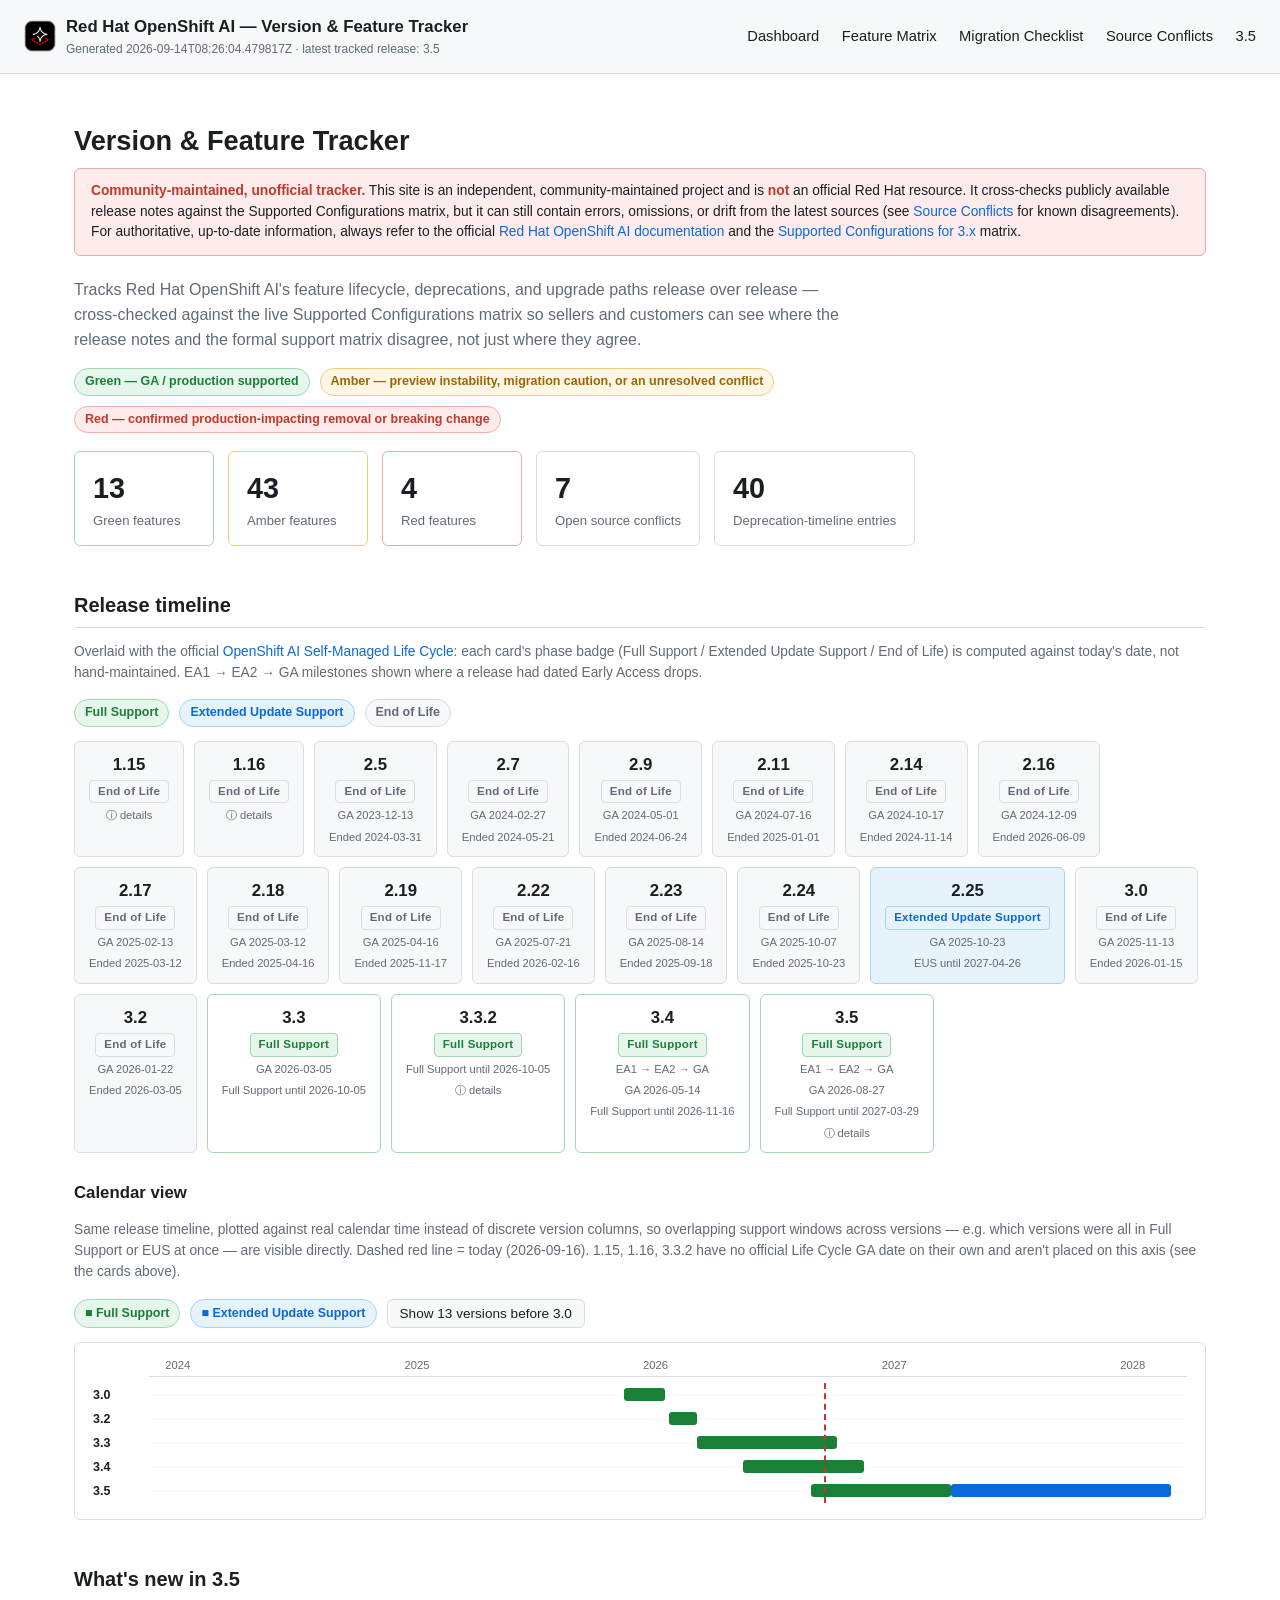
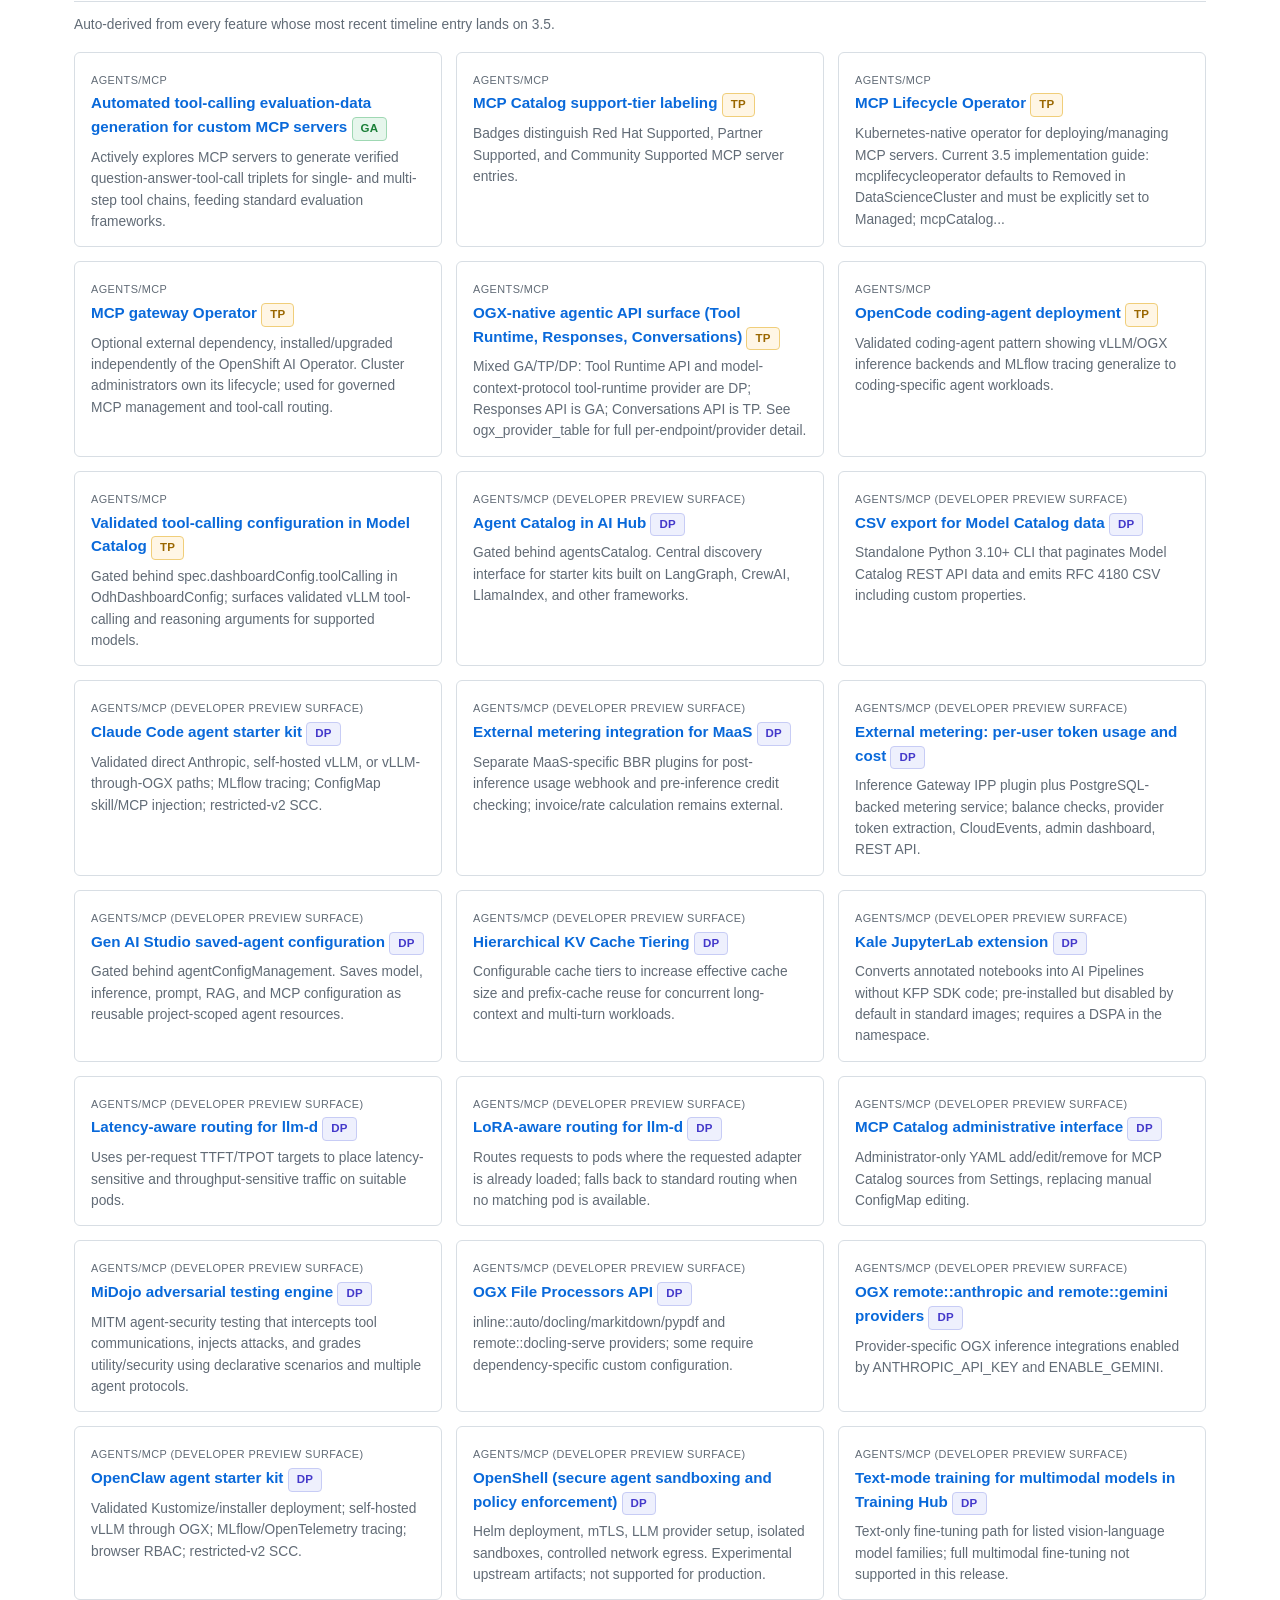
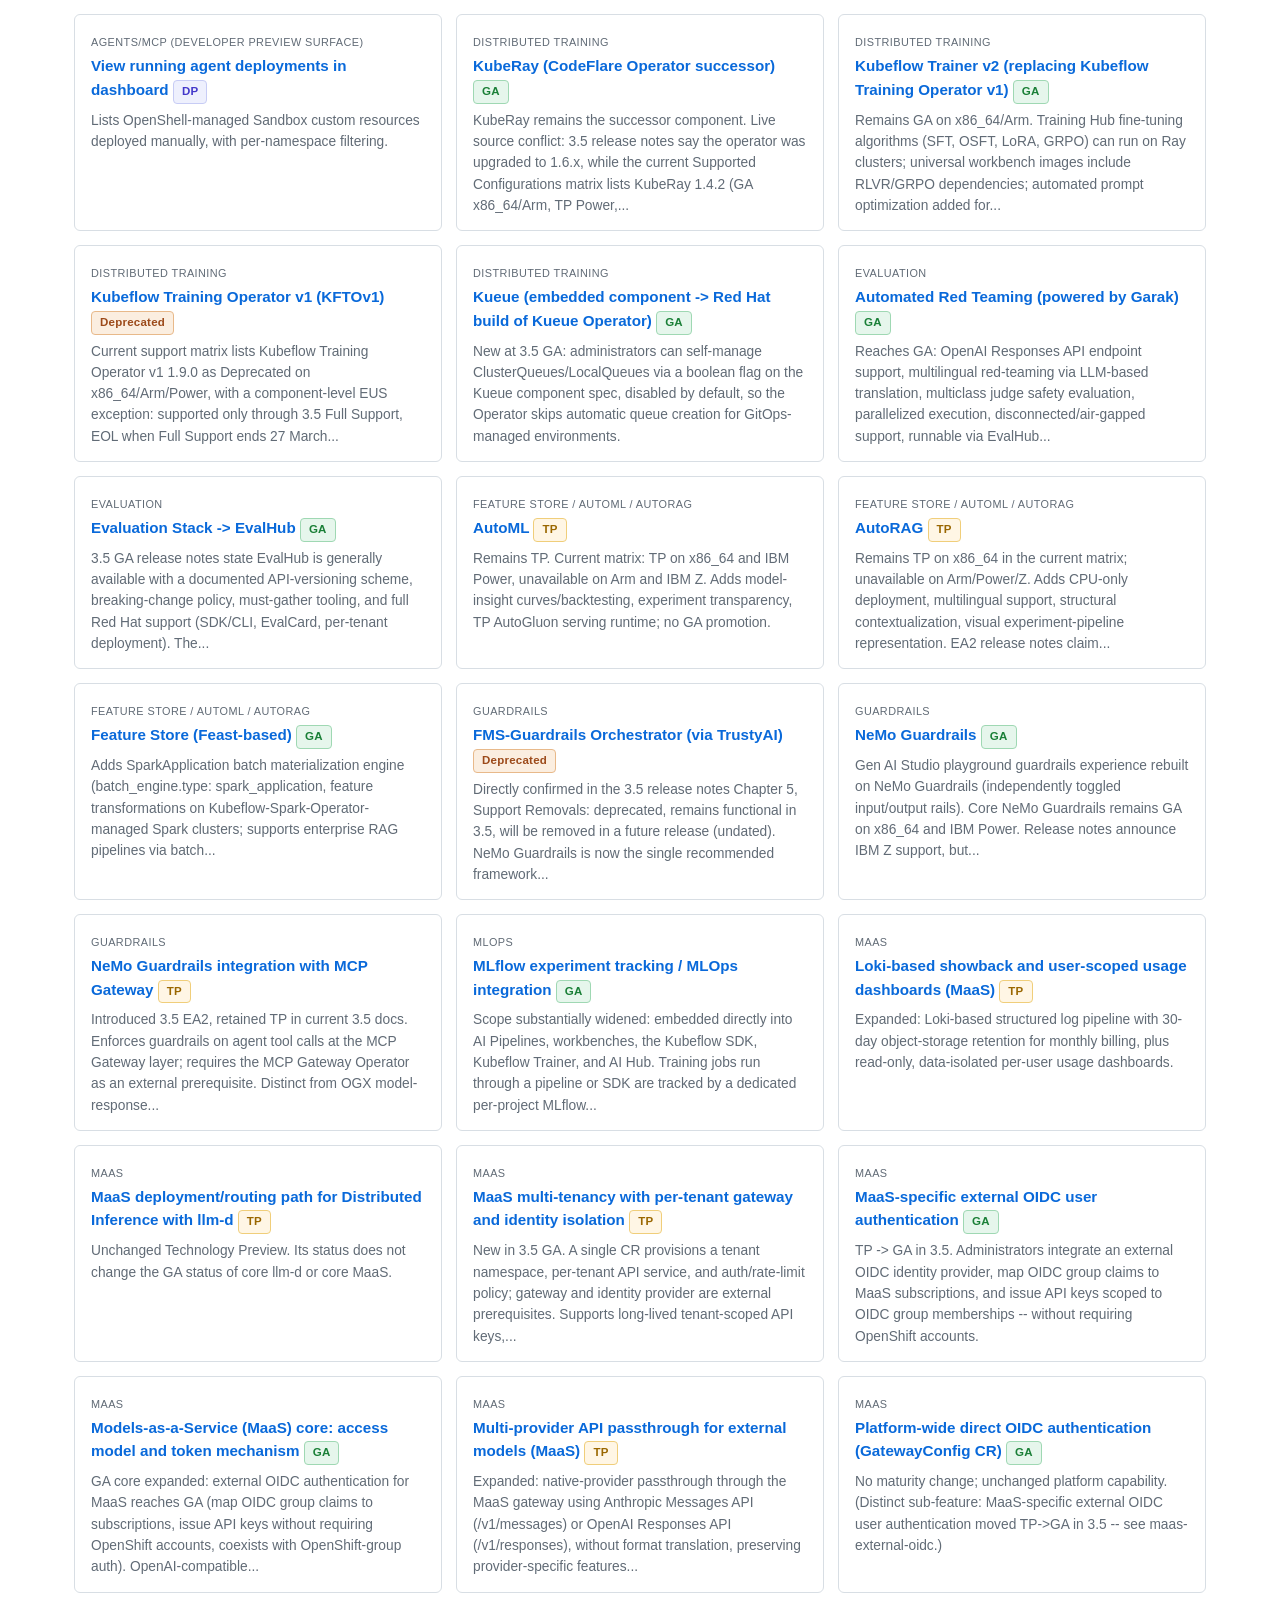
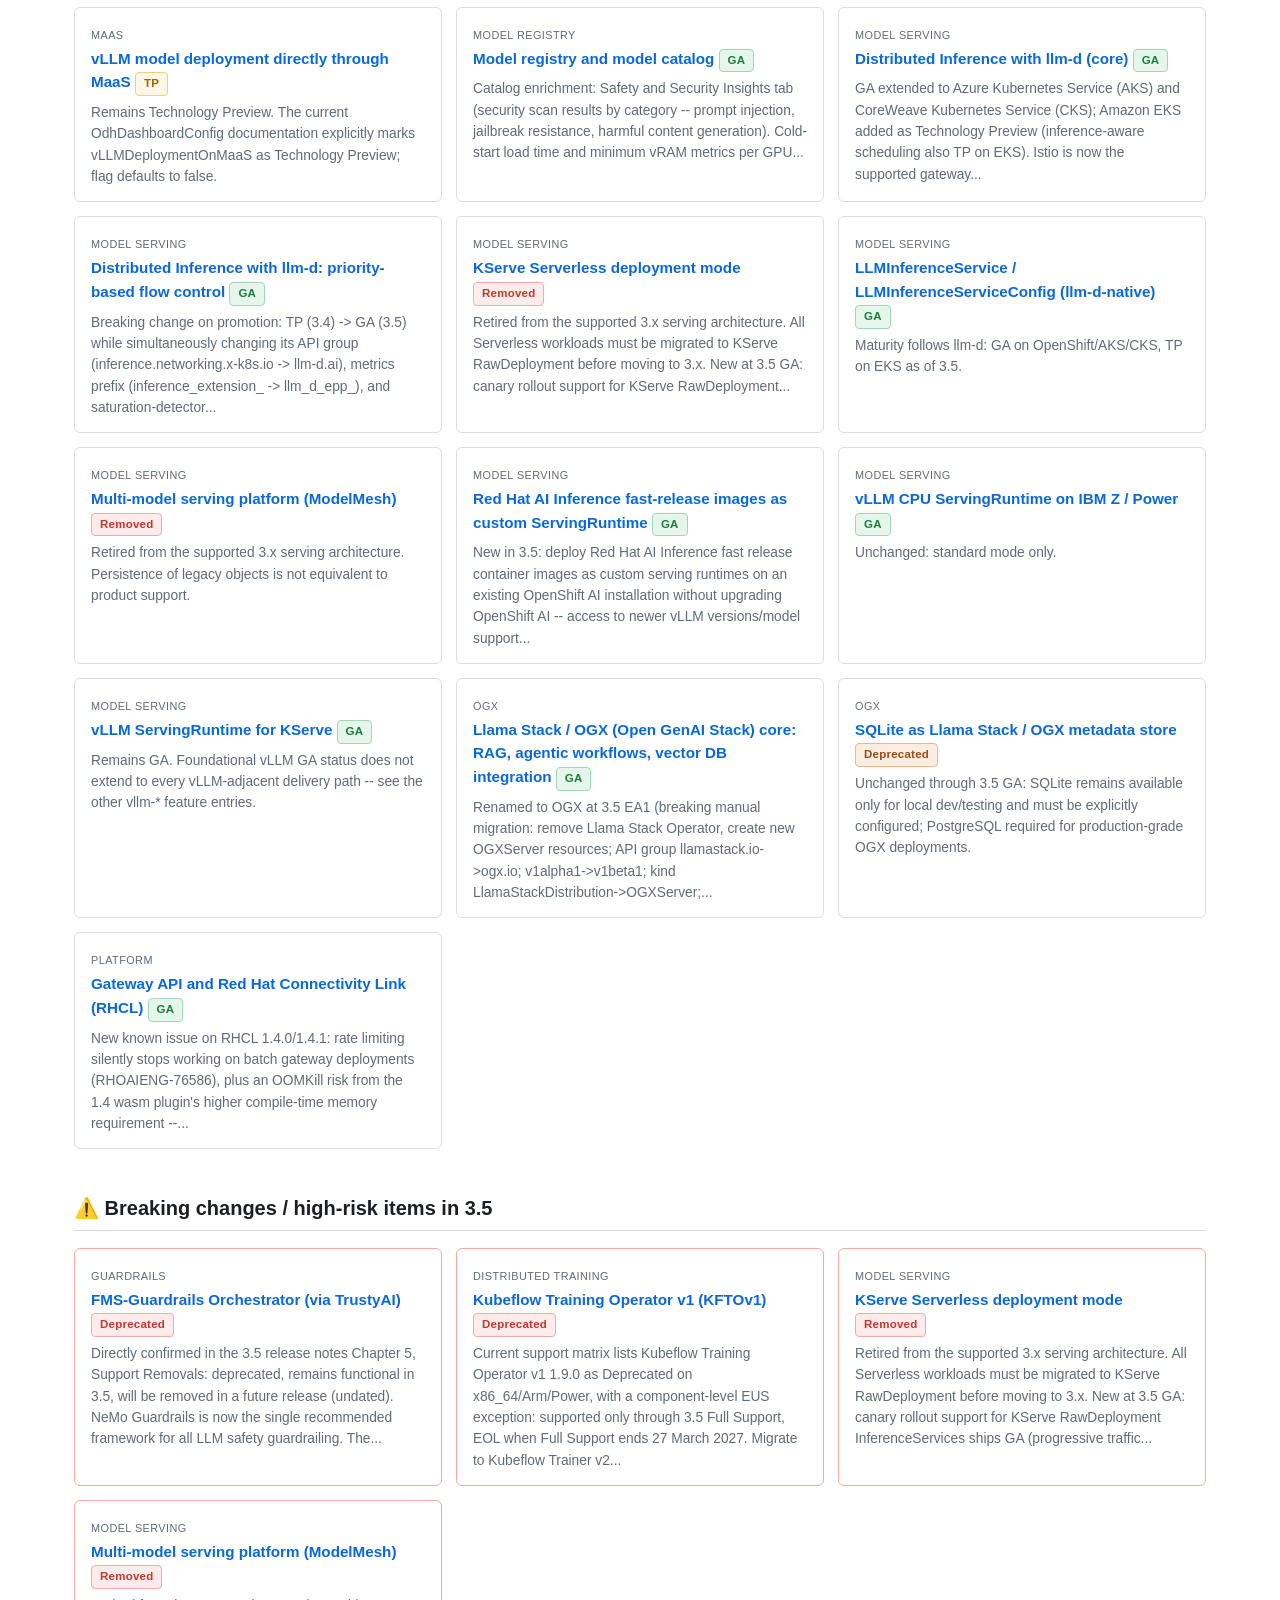
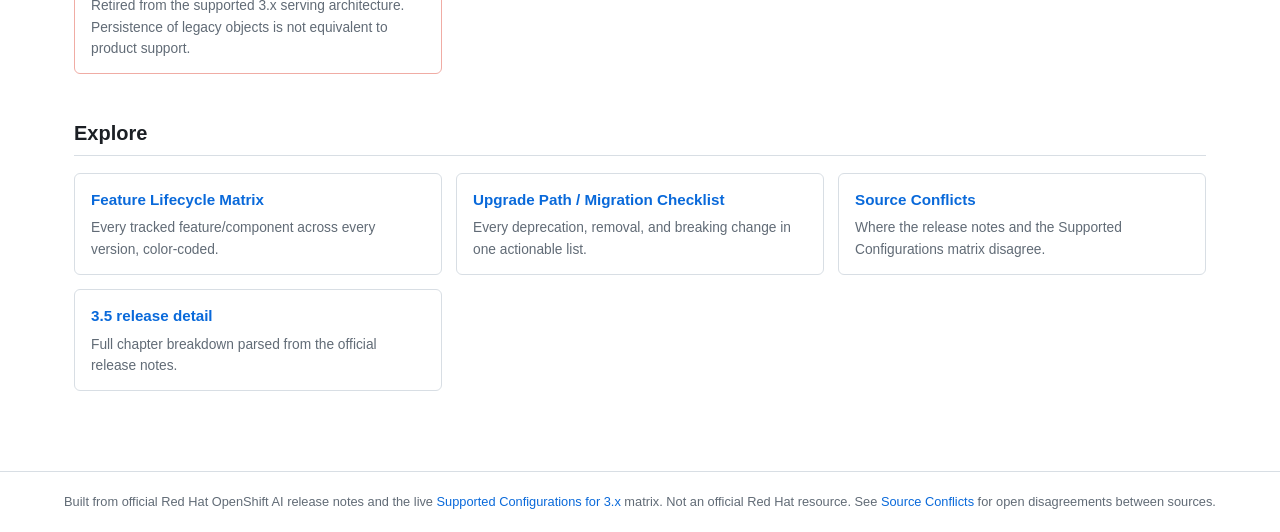
==== docs/index.html @ 01faa58f "Fix sticky Feature Matrix header overlapping rows; link header icon to homepage - table.matrix's sti" ====
<!DOCTYPE html>
<html lang="en">
<head>
<meta charset="utf-8">
<meta name="viewport" content="width=device-width, initial-scale=1">
<title>Dashboard — RHOAI Version Tracker</title>
<link rel="icon" type="image/png" href="assets/favicon.png">
<link rel="stylesheet" href="assets/style.css">
</head>
<body>
<header class="site-header">
  <a class="brand" href="index.html">
    <img class="brand-icon" src="assets/favicon.png" alt="" width="32" height="32">
    <span class="brand-text">
      Red Hat OpenShift AI &mdash; Version &amp; Feature Tracker
      <small>Generated 2026-09-14T08:26:04.479817Z &middot; latest tracked release: 3.5</small>
    </span>
  </a>
  <nav class="site-nav">
    <a href="index.html">Dashboard</a>
    <a href="matrix.html">Feature Matrix</a>
    <a href="migration.html">Migration Checklist</a>
    <a href="conflicts.html">Source Conflicts</a>
<a href="versions/3.5.html">3.5</a>  </nav>
</header>
<script>
  // The header is sticky (position: sticky; top: 0) so the nav stays
  // reachable while scrolling long pages. It can wrap to a second line on
  // narrow viewports or as more version-tab links accumulate, so its height
  // isn't a fixed constant -- measure it and expose it as --header-h so
  // other sticky elements (e.g. the Feature Matrix table header) can stick
  // just below it instead of underneath/behind it.
  (function () {
    var header = document.querySelector(".site-header");
    if (!header) return;
    function syncHeaderHeight() {
      document.documentElement.style.setProperty("--header-h", header.offsetHeight + "px");
    }
    syncHeaderHeight();
    window.addEventListener("resize", syncHeaderHeight);
  })();
</script>
<main>
<h1>Version &amp; Feature Tracker</h1>
<div class="disclaimer-banner">
  <strong>Community-maintained, unofficial tracker.</strong> This site is an independent,
  community-maintained project and is <strong>not</strong> an official Red Hat resource. It
  cross-checks publicly available release notes against the Supported Configurations matrix, but
  it can still contain errors, omissions, or drift from the latest sources (see
  <a href="conflicts.html">Source Conflicts</a> for known disagreements). For
  authoritative, up-to-date information, always refer to the official
  <a href="https://access.redhat.com/documentation/en-us/red_hat_openshift_ai_self-managed" target="_blank" rel="noopener">Red Hat OpenShift AI documentation</a>
  and the
  <a href="https://access.redhat.com/articles/rhoai-supported-configs-3.x" target="_blank" rel="noopener">Supported Configurations for 3.x</a> matrix.
</div>
<p class="lede">
  Tracks Red Hat OpenShift AI's feature lifecycle, deprecations, and upgrade paths
  release over release &mdash; cross-checked against the live Supported Configurations
  matrix so sellers and customers can see where the release notes and the formal
  support matrix disagree, not just where they agree.
</p>

<div class="legend">
  <span class="chip green">Green &mdash; GA / production supported</span>
  <span class="chip amber">Amber &mdash; preview instability, migration caution, or an unresolved conflict</span>
  <span class="chip red">Red &mdash; confirmed production-impacting removal or breaking change</span>
</div>

<div class="stat-cards">
  <div class="stat-card green"><div class="num">13</div><div class="label">Green features</div></div>
  <div class="stat-card amber"><div class="num">43</div><div class="label">Amber features</div></div>
  <div class="stat-card red"><div class="num">4</div><div class="label">Red features</div></div>
  <div class="stat-card"><div class="num">7</div><div class="label">Open source conflicts</div></div>
  <div class="stat-card"><div class="num">40</div><div class="label">Deprecation-timeline entries</div></div>
</div>

<h2>Release timeline</h2>
<p class="section-note">
  Overlaid with the official
  <a href="https://access.redhat.com/support/policy/updates/rhoai-sm/lifecycle" target="_blank" rel="noopener">OpenShift AI Self-Managed Life Cycle</a>:
  each card's phase badge (Full Support / Extended Update Support / End of Life) is computed against today's date, not hand-maintained.
  EA1 &rarr; EA2 &rarr; GA milestones shown where a release had dated Early Access drops.
</p>
<div class="legend">
  <span class="chip lifecycle-full-support">Full Support</span>
  <span class="chip lifecycle-eus">Extended Update Support</span>
  <span class="chip lifecycle-eol">End of Life</span>
</div>
<div class="version-strip">
  <div class="version-card lifecycle-eol">
    <div class="v">1.15</div>
    <span class="badge lifecycle-eol">End of Life</span>
<div class="milestones" title="Pre-dates the RHOAI Life Cycle Dates table (RHODS 1.x era); long since End of Life.">&#9432; details</div>  </div>
  <div class="version-card lifecycle-eol">
    <div class="v">1.16</div>
    <span class="badge lifecycle-eol">End of Life</span>
<div class="milestones" title="Pre-dates the RHOAI Life Cycle Dates table (RHODS 1.x era); long since End of Life.">&#9432; details</div>  </div>
  <div class="version-card lifecycle-eol">
    <div class="v">2.5</div>
    <span class="badge lifecycle-eol">End of Life</span>
<div class="milestones">GA 2023-12-13</div>    <div class="milestones">Ended 2024-03-31</div>
  </div>
  <div class="version-card lifecycle-eol">
    <div class="v">2.7</div>
    <span class="badge lifecycle-eol">End of Life</span>
<div class="milestones">GA 2024-02-27</div>    <div class="milestones">Ended 2024-05-21</div>
  </div>
  <div class="version-card lifecycle-eol">
    <div class="v">2.9</div>
    <span class="badge lifecycle-eol">End of Life</span>
<div class="milestones">GA 2024-05-01</div>    <div class="milestones">Ended 2024-06-24</div>
  </div>
  <div class="version-card lifecycle-eol">
    <div class="v">2.11</div>
    <span class="badge lifecycle-eol">End of Life</span>
<div class="milestones">GA 2024-07-16</div>    <div class="milestones">Ended 2025-01-01</div>
  </div>
  <div class="version-card lifecycle-eol">
    <div class="v">2.14</div>
    <span class="badge lifecycle-eol">End of Life</span>
<div class="milestones">GA 2024-10-17</div>    <div class="milestones">Ended 2024-11-14</div>
  </div>
  <div class="version-card lifecycle-eol">
    <div class="v">2.16</div>
    <span class="badge lifecycle-eol">End of Life</span>
<div class="milestones">GA 2024-12-09</div>    <div class="milestones">Ended 2026-06-09</div>
  </div>
  <div class="version-card lifecycle-eol">
    <div class="v">2.17</div>
    <span class="badge lifecycle-eol">End of Life</span>
<div class="milestones">GA 2025-02-13</div>    <div class="milestones">Ended 2025-03-12</div>
  </div>
  <div class="version-card lifecycle-eol">
    <div class="v">2.18</div>
    <span class="badge lifecycle-eol">End of Life</span>
<div class="milestones">GA 2025-03-12</div>    <div class="milestones">Ended 2025-04-16</div>
  </div>
  <div class="version-card lifecycle-eol">
    <div class="v">2.19</div>
    <span class="badge lifecycle-eol">End of Life</span>
<div class="milestones">GA 2025-04-16</div>    <div class="milestones">Ended 2025-11-17</div>
  </div>
  <div class="version-card lifecycle-eol">
    <div class="v">2.22</div>
    <span class="badge lifecycle-eol">End of Life</span>
<div class="milestones">GA 2025-07-21</div>    <div class="milestones">Ended 2026-02-16</div>
  </div>
  <div class="version-card lifecycle-eol">
    <div class="v">2.23</div>
    <span class="badge lifecycle-eol">End of Life</span>
<div class="milestones">GA 2025-08-14</div>    <div class="milestones">Ended 2025-09-18</div>
  </div>
  <div class="version-card lifecycle-eol">
    <div class="v">2.24</div>
    <span class="badge lifecycle-eol">End of Life</span>
<div class="milestones">GA 2025-10-07</div>    <div class="milestones">Ended 2025-10-23</div>
  </div>
  <div class="version-card lifecycle-eus">
    <div class="v">2.25</div>
    <span class="badge lifecycle-eus">Extended Update Support</span>
<div class="milestones">GA 2025-10-23</div>    <div class="milestones">EUS until 2027-04-26</div>
  </div>
  <div class="version-card lifecycle-eol">
    <div class="v">3.0</div>
    <span class="badge lifecycle-eol">End of Life</span>
<div class="milestones">GA 2025-11-13</div>    <div class="milestones">Ended 2026-01-15</div>
  </div>
  <div class="version-card lifecycle-eol">
    <div class="v">3.2</div>
    <span class="badge lifecycle-eol">End of Life</span>
<div class="milestones">GA 2026-01-22</div>    <div class="milestones">Ended 2026-03-05</div>
  </div>
  <div class="version-card lifecycle-full-support">
    <div class="v">3.3</div>
    <span class="badge lifecycle-full-support">Full Support</span>
<div class="milestones">GA 2026-03-05</div>    <div class="milestones">Full Support until 2026-10-05</div>
  </div>
  <div class="version-card lifecycle-full-support">
    <div class="v">3.3.2</div>
    <span class="badge lifecycle-full-support">Full Support</span>
    <div class="milestones">Full Support until 2026-10-05</div>
<div class="milestones" title="Micro release within the 3.3 minor&#39;s Life Cycle window (first 3.x release supporting migration from 2.x).">&#9432; details</div>  </div>
  <div class="version-card lifecycle-full-support">
    <div class="v">3.4</div>
    <span class="badge lifecycle-full-support">Full Support</span>
<div class="milestones">EA1 &rarr; EA2 &rarr; GA</div><div class="milestones">GA 2026-05-14</div>    <div class="milestones">Full Support until 2026-11-16</div>
  </div>
  <div class="version-card lifecycle-full-support">
    <div class="v">3.5</div>
    <span class="badge lifecycle-full-support">Full Support</span>
<div class="milestones">EA1 &rarr; EA2 &rarr; GA</div><div class="milestones">GA 2026-08-27</div>    <div class="milestones">Full Support until 2027-03-29</div>
<div class="milestones" title="Official Life Cycle page lists GA as 2026-08-27; the 3.5 release notes/press materials state 9 September 2026. Both are reproduced -- see source_conflicts.">&#9432; details</div>  </div>
</div>

<h3>Calendar view</h3>
<p class="section-note">
  Same release timeline, plotted against real calendar time instead of discrete version columns, so overlapping
  support windows across versions &mdash; e.g. which versions were all in Full Support or EUS at once &mdash; are
  visible directly. Dashed red line = today (2026-09-16).
  1.15, 1.16, 3.3.2 have
  no official Life Cycle GA date on their own and aren't placed on this axis (see the cards above).
</p>
<div class="legend">
  <span class="chip lifecycle-full-support">&#9632; Full Support</span>
  <span class="chip lifecycle-eus">&#9632; Extended Update Support</span>
  <button type="button" id="toggle-timeline-legacy" class="btn-toggle" data-count="13">
    Show 13 versions before 3.0
  </button>
</div>
<div class="timeline-swimlane" id="timeline-swimlane">
  <div class="timeline-header-row">
    <div class="timeline-label-spacer"></div>
    <div class="timeline-axis">
      <div class="timeline-tick" style="left: 2.77%">2024</div>
      <div class="timeline-tick" style="left: 25.82%">2025</div>
      <div class="timeline-tick" style="left: 48.8%">2026</div>
      <div class="timeline-tick" style="left: 71.79%">2027</div>
      <div class="timeline-tick" style="left: 94.77%">2028</div>
    </div>
  </div>
  <div class="timeline-body">
    <div class="timeline-labels">
<div class="timeline-lane-label legacy-lane">2.5</div><div class="timeline-lane-label legacy-lane">2.7</div><div class="timeline-lane-label legacy-lane">2.9</div><div class="timeline-lane-label legacy-lane">2.11</div><div class="timeline-lane-label legacy-lane">2.14</div><div class="timeline-lane-label legacy-lane">2.16</div><div class="timeline-lane-label legacy-lane">2.17</div><div class="timeline-lane-label legacy-lane">2.18</div><div class="timeline-lane-label legacy-lane">2.19</div><div class="timeline-lane-label legacy-lane">2.22</div><div class="timeline-lane-label legacy-lane">2.23</div><div class="timeline-lane-label legacy-lane">2.24</div><div class="timeline-lane-label legacy-lane">2.25</div><div class="timeline-lane-label">3.0</div><div class="timeline-lane-label">3.2</div><div class="timeline-lane-label">3.3</div><div class="timeline-lane-label">3.4</div><div class="timeline-lane-label">3.5</div>    </div>
    <div class="timeline-tracks">
      <div class="timeline-today-line" style="left: 65.05%" title="Today (2026-09-16)"></div>
      <div class="timeline-lane-track legacy-lane">
        <div class="timeline-bar lifecycle-full-support" style="left:1.57%; width:6.869999999999999%" title="2.5: Full Support 2023-12-13 → 2024-03-31"></div>
      </div>
      <div class="timeline-lane-track legacy-lane">
        <div class="timeline-bar lifecycle-full-support" style="left:6.36%; width:5.29%" title="2.7: Full Support 2024-02-27 → 2024-05-21"></div>
      </div>
      <div class="timeline-lane-track legacy-lane">
        <div class="timeline-bar lifecycle-full-support" style="left:10.39%; width:3.3999999999999986%" title="2.9: Full Support 2024-05-01 → 2024-06-24"></div>
      </div>
      <div class="timeline-lane-track legacy-lane">
        <div class="timeline-bar lifecycle-full-support" style="left:15.18%; width:10.64%" title="2.11: Full Support 2024-07-16 → 2025-01-01"></div>
      </div>
      <div class="timeline-lane-track legacy-lane">
        <div class="timeline-bar lifecycle-full-support" style="left:21.03%; width:1.7699999999999996%" title="2.14: Full Support 2024-10-17 → 2024-11-14"></div>
      </div>
      <div class="timeline-lane-track legacy-lane">
        <div class="timeline-bar lifecycle-full-support" style="left:24.37%; width:13.220000000000002%" title="2.16: Full Support 2024-12-09 → 2025-07-07"></div>
        <div class="timeline-bar lifecycle-eus" style="left:37.59%; width:21.229999999999997%" title="2.16: Extended Update Support 2025-07-07 → 2026-06-09"></div>
      </div>
      <div class="timeline-lane-track legacy-lane">
        <div class="timeline-bar lifecycle-full-support" style="left:28.53%; width:1.6999999999999993%" title="2.17: Full Support 2025-02-13 → 2025-03-12"></div>
      </div>
      <div class="timeline-lane-track legacy-lane">
        <div class="timeline-bar lifecycle-full-support" style="left:30.23%; width:2.1999999999999993%" title="2.18: Full Support 2025-03-12 → 2025-04-16"></div>
      </div>
      <div class="timeline-lane-track legacy-lane">
        <div class="timeline-bar lifecycle-full-support" style="left:32.43%; width:13.54%" title="2.19: Full Support 2025-04-16 → 2025-11-17"></div>
      </div>
      <div class="timeline-lane-track legacy-lane">
        <div class="timeline-bar lifecycle-full-support" style="left:38.48%; width:13.220000000000006%" title="2.22: Full Support 2025-07-21 → 2026-02-16"></div>
      </div>
      <div class="timeline-lane-track legacy-lane">
        <div class="timeline-bar lifecycle-full-support" style="left:39.99%; width:2.1999999999999957%" title="2.23: Full Support 2025-08-14 → 2025-09-18"></div>
      </div>
      <div class="timeline-lane-track legacy-lane">
        <div class="timeline-bar lifecycle-full-support" style="left:43.39%; width:1.009999999999998%" title="2.24: Full Support 2025-10-07 → 2025-10-23"></div>
      </div>
      <div class="timeline-lane-track legacy-lane">
        <div class="timeline-bar lifecycle-full-support" style="left:44.4%; width:13.469999999999999%" title="2.25: Full Support 2025-10-23 → 2026-05-25"></div>
        <div class="timeline-bar lifecycle-eus" style="left:57.87%; width:21.160000000000004%" title="2.25: Extended Update Support 2026-05-25 → 2027-04-26"></div>
      </div>
      <div class="timeline-lane-track">
        <div class="timeline-bar lifecycle-full-support" style="left:45.72%; width:3.969999999999999%" title="3.0: Full Support 2025-11-13 → 2026-01-15"></div>
      </div>
      <div class="timeline-lane-track">
        <div class="timeline-bar lifecycle-full-support" style="left:50.13%; width:2.6400000000000006%" title="3.2: Full Support 2026-01-22 → 2026-03-05"></div>
      </div>
      <div class="timeline-lane-track">
        <div class="timeline-bar lifecycle-full-support" style="left:52.77%; width:13.479999999999997%" title="3.3: Full Support 2026-03-05 → 2026-10-05"></div>
      </div>
      <div class="timeline-lane-track">
        <div class="timeline-bar lifecycle-full-support" style="left:57.18%; width:11.71%" title="3.4: Full Support 2026-05-14 → 2026-11-16"></div>
      </div>
      <div class="timeline-lane-track">
        <div class="timeline-bar lifecycle-full-support" style="left:63.79%; width:13.479999999999997%" title="3.5: Full Support 2026-08-27 → 2027-03-29"></div>
        <div class="timeline-bar lifecycle-eus" style="left:77.27%; width:21.16000000000001%" title="3.5: Extended Update Support 2027-03-29 → 2028-02-28"></div>
      </div>
    </div>
  </div>
</div>

<h2>What's new in 3.5</h2>
<p class="section-note">Auto-derived from every feature whose most recent timeline entry lands on 3.5.</p>
<div class="card-grid">
  <div class="item-card">
    <span class="tag">Agents/MCP</span>
    <h4><a href="matrix.html#tool-calling-evaldata-gen">Automated tool-calling evaluation-data generation for custom MCP servers</a> <span class="badge status-ga">GA</span></h4>
    <p>Actively explores MCP servers to generate verified question-answer-tool-call triplets for single- and multi-step tool chains, feeding standard evaluation frameworks.</p>
  </div>
  <div class="item-card">
    <span class="tag">Agents/MCP</span>
    <h4><a href="matrix.html#mcp-catalog-tier-labeling">MCP Catalog support-tier labeling</a> <span class="badge status-tp">TP</span></h4>
    <p>Badges distinguish Red Hat Supported, Partner Supported, and Community Supported MCP server entries.</p>
  </div>
  <div class="item-card">
    <span class="tag">Agents/MCP</span>
    <h4><a href="matrix.html#mcp-lifecycle-operator">MCP Lifecycle Operator</a> <span class="badge status-tp">TP</span></h4>
    <p>Kubernetes-native operator for deploying/managing MCP servers. Current 3.5 implementation guide: mcplifecycleoperator defaults to Removed in DataScienceCluster and must be explicitly set to Managed; mcpCatalog...</p>
  </div>
  <div class="item-card">
    <span class="tag">Agents/MCP</span>
    <h4><a href="matrix.html#mcp-gateway-operator">MCP gateway Operator</a> <span class="badge status-tp">TP</span></h4>
    <p>Optional external dependency, installed/upgraded independently of the OpenShift AI Operator. Cluster administrators own its lifecycle; used for governed MCP management and tool-call routing.</p>
  </div>
  <div class="item-card">
    <span class="tag">Agents/MCP</span>
    <h4><a href="matrix.html#ogx-agentic-api-surface">OGX-native agentic API surface (Tool Runtime, Responses, Conversations)</a> <span class="badge status-tp">TP</span></h4>
    <p>Mixed GA/TP/DP: Tool Runtime API and model-context-protocol tool-runtime provider are DP; Responses API is GA; Conversations API is TP. See ogx_provider_table for full per-endpoint/provider detail.</p>
  </div>
  <div class="item-card">
    <span class="tag">Agents/MCP</span>
    <h4><a href="matrix.html#opencode-agent">OpenCode coding-agent deployment</a> <span class="badge status-tp">TP</span></h4>
    <p>Validated coding-agent pattern showing vLLM/OGX inference backends and MLflow tracing generalize to coding-specific agent workloads.</p>
  </div>
  <div class="item-card">
    <span class="tag">Agents/MCP</span>
    <h4><a href="matrix.html#validated-tool-calling-catalog">Validated tool-calling configuration in Model Catalog</a> <span class="badge status-tp">TP</span></h4>
    <p>Gated behind spec.dashboardConfig.toolCalling in OdhDashboardConfig; surfaces validated vLLM tool-calling and reasoning arguments for supported models.</p>
  </div>
  <div class="item-card">
    <span class="tag">Agents/MCP (Developer Preview surface)</span>
    <h4><a href="matrix.html#agent-catalog-aihub">Agent Catalog in AI Hub</a> <span class="badge status-dp">DP</span></h4>
    <p>Gated behind agentsCatalog. Central discovery interface for starter kits built on LangGraph, CrewAI, LlamaIndex, and other frameworks.</p>
  </div>
  <div class="item-card">
    <span class="tag">Agents/MCP (Developer Preview surface)</span>
    <h4><a href="matrix.html#csv-export-model-catalog">CSV export for Model Catalog data</a> <span class="badge status-dp">DP</span></h4>
    <p>Standalone Python 3.10+ CLI that paginates Model Catalog REST API data and emits RFC 4180 CSV including custom properties.</p>
  </div>
  <div class="item-card">
    <span class="tag">Agents/MCP (Developer Preview surface)</span>
    <h4><a href="matrix.html#claude-code-starter-kit">Claude Code agent starter kit</a> <span class="badge status-dp">DP</span></h4>
    <p>Validated direct Anthropic, self-hosted vLLM, or vLLM-through-OGX paths; MLflow tracing; ConfigMap skill/MCP injection; restricted-v2 SCC.</p>
  </div>
  <div class="item-card">
    <span class="tag">Agents/MCP (Developer Preview surface)</span>
    <h4><a href="matrix.html#external-metering-maas">External metering integration for MaaS</a> <span class="badge status-dp">DP</span></h4>
    <p>Separate MaaS-specific BBR plugins for post-inference usage webhook and pre-inference credit checking; invoice/rate calculation remains external.</p>
  </div>
  <div class="item-card">
    <span class="tag">Agents/MCP (Developer Preview surface)</span>
    <h4><a href="matrix.html#external-metering-general">External metering: per-user token usage and cost</a> <span class="badge status-dp">DP</span></h4>
    <p>Inference Gateway IPP plugin plus PostgreSQL-backed metering service; balance checks, provider token extraction, CloudEvents, admin dashboard, REST API.</p>
  </div>
  <div class="item-card">
    <span class="tag">Agents/MCP (Developer Preview surface)</span>
    <h4><a href="matrix.html#genai-studio-saved-agent">Gen AI Studio saved-agent configuration</a> <span class="badge status-dp">DP</span></h4>
    <p>Gated behind agentConfigManagement. Saves model, inference, prompt, RAG, and MCP configuration as reusable project-scoped agent resources.</p>
  </div>
  <div class="item-card">
    <span class="tag">Agents/MCP (Developer Preview surface)</span>
    <h4><a href="matrix.html#hierarchical-kv-cache-tiering">Hierarchical KV Cache Tiering</a> <span class="badge status-dp">DP</span></h4>
    <p>Configurable cache tiers to increase effective cache size and prefix-cache reuse for concurrent long-context and multi-turn workloads.</p>
  </div>
  <div class="item-card">
    <span class="tag">Agents/MCP (Developer Preview surface)</span>
    <h4><a href="matrix.html#kale-jupyterlab-extension">Kale JupyterLab extension</a> <span class="badge status-dp">DP</span></h4>
    <p>Converts annotated notebooks into AI Pipelines without KFP SDK code; pre-installed but disabled by default in standard images; requires a DSPA in the namespace.</p>
  </div>
  <div class="item-card">
    <span class="tag">Agents/MCP (Developer Preview surface)</span>
    <h4><a href="matrix.html#latency-aware-routing-llmd">Latency-aware routing for llm-d</a> <span class="badge status-dp">DP</span></h4>
    <p>Uses per-request TTFT/TPOT targets to place latency-sensitive and throughput-sensitive traffic on suitable pods.</p>
  </div>
  <div class="item-card">
    <span class="tag">Agents/MCP (Developer Preview surface)</span>
    <h4><a href="matrix.html#lora-aware-routing-llmd">LoRA-aware routing for llm-d</a> <span class="badge status-dp">DP</span></h4>
    <p>Routes requests to pods where the requested adapter is already loaded; falls back to standard routing when no matching pod is available.</p>
  </div>
  <div class="item-card">
    <span class="tag">Agents/MCP (Developer Preview surface)</span>
    <h4><a href="matrix.html#mcp-catalog-admin-ui">MCP Catalog administrative interface</a> <span class="badge status-dp">DP</span></h4>
    <p>Administrator-only YAML add/edit/remove for MCP Catalog sources from Settings, replacing manual ConfigMap editing.</p>
  </div>
  <div class="item-card">
    <span class="tag">Agents/MCP (Developer Preview surface)</span>
    <h4><a href="matrix.html#midojo">MiDojo adversarial testing engine</a> <span class="badge status-dp">DP</span></h4>
    <p>MITM agent-security testing that intercepts tool communications, injects attacks, and grades utility/security using declarative scenarios and multiple agent protocols.</p>
  </div>
  <div class="item-card">
    <span class="tag">Agents/MCP (Developer Preview surface)</span>
    <h4><a href="matrix.html#ogx-file-processors-api">OGX File Processors API</a> <span class="badge status-dp">DP</span></h4>
    <p>inline::auto/docling/markitdown/pypdf and remote::docling-serve providers; some require dependency-specific custom configuration.</p>
  </div>
  <div class="item-card">
    <span class="tag">Agents/MCP (Developer Preview surface)</span>
    <h4><a href="matrix.html#ogx-anthropic-gemini-providers">OGX remote::anthropic and remote::gemini providers</a> <span class="badge status-dp">DP</span></h4>
    <p>Provider-specific OGX inference integrations enabled by ANTHROPIC_API_KEY and ENABLE_GEMINI.</p>
  </div>
  <div class="item-card">
    <span class="tag">Agents/MCP (Developer Preview surface)</span>
    <h4><a href="matrix.html#openclaw-starter-kit">OpenClaw agent starter kit</a> <span class="badge status-dp">DP</span></h4>
    <p>Validated Kustomize/installer deployment; self-hosted vLLM through OGX; MLflow/OpenTelemetry tracing; browser RBAC; restricted-v2 SCC.</p>
  </div>
  <div class="item-card">
    <span class="tag">Agents/MCP (Developer Preview surface)</span>
    <h4><a href="matrix.html#openshell">OpenShell (secure agent sandboxing and policy enforcement)</a> <span class="badge status-dp">DP</span></h4>
    <p>Helm deployment, mTLS, LLM provider setup, isolated sandboxes, controlled network egress. Experimental upstream artifacts; not supported for production.</p>
  </div>
  <div class="item-card">
    <span class="tag">Agents/MCP (Developer Preview surface)</span>
    <h4><a href="matrix.html#text-mode-training-multimodal">Text-mode training for multimodal models in Training Hub</a> <span class="badge status-dp">DP</span></h4>
    <p>Text-only fine-tuning path for listed vision-language model families; full multimodal fine-tuning not supported in this release.</p>
  </div>
  <div class="item-card">
    <span class="tag">Agents/MCP (Developer Preview surface)</span>
    <h4><a href="matrix.html#view-running-agents-dashboard">View running agent deployments in dashboard</a> <span class="badge status-dp">DP</span></h4>
    <p>Lists OpenShell-managed Sandbox custom resources deployed manually, with per-namespace filtering.</p>
  </div>
  <div class="item-card">
    <span class="tag">Distributed Training</span>
    <h4><a href="matrix.html#kuberay">KubeRay (CodeFlare Operator successor)</a> <span class="badge status-ga">GA</span></h4>
    <p>KubeRay remains the successor component. Live source conflict: 3.5 release notes say the operator was upgraded to 1.6.x, while the current Supported Configurations matrix lists KubeRay 1.4.2 (GA x86_64/Arm, TP Power,...</p>
  </div>
  <div class="item-card">
    <span class="tag">Distributed Training</span>
    <h4><a href="matrix.html#kubeflow-trainer-v2">Kubeflow Trainer v2 (replacing Kubeflow Training Operator v1)</a> <span class="badge status-ga">GA</span></h4>
    <p>Remains GA on x86_64/Arm. Training Hub fine-tuning algorithms (SFT, OSFT, LoRA, GRPO) can run on Ray clusters; universal workbench images include RLVR/GRPO dependencies; automated prompt optimization added for...</p>
  </div>
  <div class="item-card">
    <span class="tag">Distributed Training</span>
    <h4><a href="matrix.html#kubeflow-training-operator-v1">Kubeflow Training Operator v1 (KFTOv1)</a> <span class="badge status-deprecated">Deprecated</span></h4>
    <p>Current support matrix lists Kubeflow Training Operator v1 1.9.0 as Deprecated on x86_64/Arm/Power, with a component-level EUS exception: supported only through 3.5 Full Support, EOL when Full Support ends 27 March...</p>
  </div>
  <div class="item-card">
    <span class="tag">Distributed Training</span>
    <h4><a href="matrix.html#kueue">Kueue (embedded component -&gt; Red Hat build of Kueue Operator)</a> <span class="badge status-ga">GA</span></h4>
    <p>New at 3.5 GA: administrators can self-manage ClusterQueues/LocalQueues via a boolean flag on the Kueue component spec, disabled by default, so the Operator skips automatic queue creation for GitOps-managed environments.</p>
  </div>
  <div class="item-card">
    <span class="tag">Evaluation</span>
    <h4><a href="matrix.html#automated-red-teaming">Automated Red Teaming (powered by Garak)</a> <span class="badge status-ga">GA</span></h4>
    <p>Reaches GA: OpenAI Responses API endpoint support, multilingual red-teaming via LLM-based translation, multiclass judge safety evaluation, parallelized execution, disconnected/air-gapped support, runnable via EvalHub...</p>
  </div>
  <div class="item-card">
    <span class="tag">Evaluation</span>
    <h4><a href="matrix.html#evalhub">Evaluation Stack -&gt; EvalHub</a> <span class="badge status-ga">GA</span></h4>
    <p>3.5 GA release notes state EvalHub is generally available with a documented API-versioning scheme, breaking-change policy, must-gather tooling, and full Red Hat support (SDK/CLI, EvalCard, per-tenant deployment). The...</p>
  </div>
  <div class="item-card">
    <span class="tag">Feature Store / AutoML / AutoRAG</span>
    <h4><a href="matrix.html#automl">AutoML</a> <span class="badge status-tp">TP</span></h4>
    <p>Remains TP. Current matrix: TP on x86_64 and IBM Power, unavailable on Arm and IBM Z. Adds model-insight curves/backtesting, experiment transparency, TP AutoGluon serving runtime; no GA promotion.</p>
  </div>
  <div class="item-card">
    <span class="tag">Feature Store / AutoML / AutoRAG</span>
    <h4><a href="matrix.html#autorag">AutoRAG</a> <span class="badge status-tp">TP</span></h4>
    <p>Remains TP on x86_64 in the current matrix; unavailable on Arm/Power/Z. Adds CPU-only deployment, multilingual support, structural contextualization, visual experiment-pipeline representation. EA2 release notes claim...</p>
  </div>
  <div class="item-card">
    <span class="tag">Feature Store / AutoML / AutoRAG</span>
    <h4><a href="matrix.html#feature-store">Feature Store (Feast-based)</a> <span class="badge status-ga">GA</span></h4>
    <p>Adds SparkApplication batch materialization engine (batch_engine.type: spark_application, feature transformations on Kubeflow-Spark-Operator-managed Spark clusters; supports enterprise RAG pipelines via batch...</p>
  </div>
  <div class="item-card">
    <span class="tag">Guardrails</span>
    <h4><a href="matrix.html#fms-guardrails">FMS-Guardrails Orchestrator (via TrustyAI)</a> <span class="badge status-deprecated">Deprecated</span></h4>
    <p>Directly confirmed in the 3.5 release notes Chapter 5, Support Removals: deprecated, remains functional in 3.5, will be removed in a future release (undated). NeMo Guardrails is now the single recommended framework...</p>
  </div>
  <div class="item-card">
    <span class="tag">Guardrails</span>
    <h4><a href="matrix.html#nemo-guardrails">NeMo Guardrails</a> <span class="badge status-ga">GA</span></h4>
    <p>Gen AI Studio playground guardrails experience rebuilt on NeMo Guardrails (independently toggled input/output rails). Core NeMo Guardrails remains GA on x86_64 and IBM Power. Release notes announce IBM Z support, but...</p>
  </div>
  <div class="item-card">
    <span class="tag">Guardrails</span>
    <h4><a href="matrix.html#nemo-mcp-gateway-integration">NeMo Guardrails integration with MCP Gateway</a> <span class="badge status-tp">TP</span></h4>
    <p>Introduced 3.5 EA2, retained TP in current 3.5 docs. Enforces guardrails on agent tool calls at the MCP Gateway layer; requires the MCP Gateway Operator as an external prerequisite. Distinct from OGX model-response...</p>
  </div>
  <div class="item-card">
    <span class="tag">MLOps</span>
    <h4><a href="matrix.html#mlflow">MLflow experiment tracking / MLOps integration</a> <span class="badge status-ga">GA</span></h4>
    <p>Scope substantially widened: embedded directly into AI Pipelines, workbenches, the Kubeflow SDK, Kubeflow Trainer, and AI Hub. Training jobs run through a pipeline or SDK are tracked by a dedicated per-project MLflow...</p>
  </div>
  <div class="item-card">
    <span class="tag">MaaS</span>
    <h4><a href="matrix.html#maas-loki-showback">Loki-based showback and user-scoped usage dashboards (MaaS)</a> <span class="badge status-tp">TP</span></h4>
    <p>Expanded: Loki-based structured log pipeline with 30-day object-storage retention for monthly billing, plus read-only, data-isolated per-user usage dashboards.</p>
  </div>
  <div class="item-card">
    <span class="tag">MaaS</span>
    <h4><a href="matrix.html#maas-llmd-routing">MaaS deployment/routing path for Distributed Inference with llm-d</a> <span class="badge status-tp">TP</span></h4>
    <p>Unchanged Technology Preview. Its status does not change the GA status of core llm-d or core MaaS.</p>
  </div>
  <div class="item-card">
    <span class="tag">MaaS</span>
    <h4><a href="matrix.html#maas-multitenancy">MaaS multi-tenancy with per-tenant gateway and identity isolation</a> <span class="badge status-tp">TP</span></h4>
    <p>New in 3.5 GA. A single CR provisions a tenant namespace, per-tenant API service, and auth/rate-limit policy; gateway and identity provider are external prerequisites. Supports long-lived tenant-scoped API keys,...</p>
  </div>
  <div class="item-card">
    <span class="tag">MaaS</span>
    <h4><a href="matrix.html#maas-external-oidc">MaaS-specific external OIDC user authentication</a> <span class="badge status-ga">GA</span></h4>
    <p>TP -&gt; GA in 3.5. Administrators integrate an external OIDC identity provider, map OIDC group claims to MaaS subscriptions, and issue API keys scoped to OIDC group memberships -- without requiring OpenShift accounts.</p>
  </div>
  <div class="item-card">
    <span class="tag">MaaS</span>
    <h4><a href="matrix.html#maas-core">Models-as-a-Service (MaaS) core: access model and token mechanism</a> <span class="badge status-ga">GA</span></h4>
    <p>GA core expanded: external OIDC authentication for MaaS reaches GA (map OIDC group claims to subscriptions, issue API keys without requiring OpenShift accounts, coexists with OpenShift-group auth). OpenAI-compatible...</p>
  </div>
  <div class="item-card">
    <span class="tag">MaaS</span>
    <h4><a href="matrix.html#maas-multiprovider-passthrough">Multi-provider API passthrough for external models (MaaS)</a> <span class="badge status-tp">TP</span></h4>
    <p>Expanded: native-provider passthrough through the MaaS gateway using Anthropic Messages API (/v1/messages) or OpenAI Responses API (/v1/responses), without format translation, preserving provider-specific features...</p>
  </div>
  <div class="item-card">
    <span class="tag">MaaS</span>
    <h4><a href="matrix.html#platform-oidc-gateway">Platform-wide direct OIDC authentication (GatewayConfig CR)</a> <span class="badge status-ga">GA</span></h4>
    <p>No maturity change; unchanged platform capability. (Distinct sub-feature: MaaS-specific external OIDC user authentication moved TP-&gt;GA in 3.5 -- see maas-external-oidc.)</p>
  </div>
  <div class="item-card">
    <span class="tag">MaaS</span>
    <h4><a href="matrix.html#maas-vllm-deployment">vLLM model deployment directly through MaaS</a> <span class="badge status-tp">TP</span></h4>
    <p>Remains Technology Preview. The current OdhDashboardConfig documentation explicitly marks vLLMDeploymentOnMaaS as Technology Preview; flag defaults to false.</p>
  </div>
  <div class="item-card">
    <span class="tag">Model Registry</span>
    <h4><a href="matrix.html#model-registry-catalog">Model registry and model catalog</a> <span class="badge status-ga">GA</span></h4>
    <p>Catalog enrichment: Safety and Security Insights tab (security scan results by category -- prompt injection, jailbreak resistance, harmful content generation). Cold-start load time and minimum vRAM metrics per GPU...</p>
  </div>
  <div class="item-card">
    <span class="tag">Model Serving</span>
    <h4><a href="matrix.html#llm-d-core">Distributed Inference with llm-d (core)</a> <span class="badge status-ga">GA</span></h4>
    <p>GA extended to Azure Kubernetes Service (AKS) and CoreWeave Kubernetes Service (CKS); Amazon EKS added as Technology Preview (inference-aware scheduling also TP on EKS). Istio is now the supported gateway...</p>
  </div>
  <div class="item-card">
    <span class="tag">Model Serving</span>
    <h4><a href="matrix.html#flow-control-llmd">Distributed Inference with llm-d: priority-based flow control</a> <span class="badge status-ga">GA</span></h4>
    <p>Breaking change on promotion: TP (3.4) -&gt; GA (3.5) while simultaneously changing its API group (inference.networking.x-k8s.io -&gt; llm-d.ai), metrics prefix (inference_extension_ -&gt; llm_d_epp_), and saturation-detector...</p>
  </div>
  <div class="item-card">
    <span class="tag">Model Serving</span>
    <h4><a href="matrix.html#kserve-serverless">KServe Serverless deployment mode</a> <span class="badge status-removed">Removed</span></h4>
    <p>Retired from the supported 3.x serving architecture. All Serverless workloads must be migrated to KServe RawDeployment before moving to 3.x. New at 3.5 GA: canary rollout support for KServe RawDeployment...</p>
  </div>
  <div class="item-card">
    <span class="tag">Model Serving</span>
    <h4><a href="matrix.html#vllm-llminferenceservice">LLMInferenceService / LLMInferenceServiceConfig (llm-d-native)</a> <span class="badge status-ga">GA</span></h4>
    <p>Maturity follows llm-d: GA on OpenShift/AKS/CKS, TP on EKS as of 3.5.</p>
  </div>
  <div class="item-card">
    <span class="tag">Model Serving</span>
    <h4><a href="matrix.html#modelmesh">Multi-model serving platform (ModelMesh)</a> <span class="badge status-removed">Removed</span></h4>
    <p>Retired from the supported 3.x serving architecture. Persistence of legacy objects is not equivalent to product support.</p>
  </div>
  <div class="item-card">
    <span class="tag">Model Serving</span>
    <h4><a href="matrix.html#vllm-fast-release-images">Red Hat AI Inference fast-release images as custom ServingRuntime</a> <span class="badge status-ga">GA</span></h4>
    <p>New in 3.5: deploy Red Hat AI Inference fast release container images as custom serving runtimes on an existing OpenShift AI installation without upgrading OpenShift AI -- access to newer vLLM versions/model support...</p>
  </div>
  <div class="item-card">
    <span class="tag">Model Serving</span>
    <h4><a href="matrix.html#vllm-cpu-arch-restriction">vLLM CPU ServingRuntime on IBM Z / Power</a> <span class="badge status-ga">GA</span></h4>
    <p>Unchanged: standard mode only.</p>
  </div>
  <div class="item-card">
    <span class="tag">Model Serving</span>
    <h4><a href="matrix.html#vllm-kserve-runtime">vLLM ServingRuntime for KServe</a> <span class="badge status-ga">GA</span></h4>
    <p>Remains GA. Foundational vLLM GA status does not extend to every vLLM-adjacent delivery path -- see the other vllm-* feature entries.</p>
  </div>
  <div class="item-card">
    <span class="tag">OGX</span>
    <h4><a href="matrix.html#ogx-core">Llama Stack / OGX (Open GenAI Stack) core: RAG, agentic workflows, vector DB integration</a> <span class="badge status-ga">GA</span></h4>
    <p>Renamed to OGX at 3.5 EA1 (breaking manual migration: remove Llama Stack Operator, create new OGXServer resources; API group llamastack.io-&gt;ogx.io; v1alpha1-&gt;v1beta1; kind LlamaStackDistribution-&gt;OGXServer;...</p>
  </div>
  <div class="item-card">
    <span class="tag">OGX</span>
    <h4><a href="matrix.html#ogx-sqlite-metadata-store">SQLite as Llama Stack / OGX metadata store</a> <span class="badge status-deprecated">Deprecated</span></h4>
    <p>Unchanged through 3.5 GA: SQLite remains available only for local dev/testing and must be explicitly configured; PostgreSQL required for production-grade OGX deployments.</p>
  </div>
  <div class="item-card">
    <span class="tag">Platform</span>
    <h4><a href="matrix.html#gateway-api-rhcl">Gateway API and Red Hat Connectivity Link (RHCL)</a> <span class="badge status-ga">GA</span></h4>
    <p>New known issue on RHCL 1.4.0/1.4.1: rate limiting silently stops working on batch gateway deployments (RHOAIENG-76586), plus an OOMKill risk from the 1.4 wasm plugin&#39;s higher compile-time memory requirement --...</p>
  </div>
</div>

<h2>&#9888;&#65039; Breaking changes / high-risk items in 3.5</h2>
<div class="card-grid">
  <div class="item-card" style="border-color:var(--red-border)">
    <span class="tag">Guardrails</span>
    <h4><a href="matrix.html#fms-guardrails">FMS-Guardrails Orchestrator (via TrustyAI)</a> <span class="badge red">Deprecated</span></h4>
    <p>Directly confirmed in the 3.5 release notes Chapter 5, Support Removals: deprecated, remains functional in 3.5, will be removed in a future release (undated). NeMo Guardrails is now the single recommended framework for all LLM safety guardrailing. The...</p>
  </div>
  <div class="item-card" style="border-color:var(--red-border)">
    <span class="tag">Distributed Training</span>
    <h4><a href="matrix.html#kubeflow-training-operator-v1">Kubeflow Training Operator v1 (KFTOv1)</a> <span class="badge red">Deprecated</span></h4>
    <p>Current support matrix lists Kubeflow Training Operator v1 1.9.0 as Deprecated on x86_64/Arm/Power, with a component-level EUS exception: supported only through 3.5 Full Support, EOL when Full Support ends 27 March 2027. Migrate to Kubeflow Trainer v2...</p>
  </div>
  <div class="item-card" style="border-color:var(--red-border)">
    <span class="tag">Model Serving</span>
    <h4><a href="matrix.html#kserve-serverless">KServe Serverless deployment mode</a> <span class="badge red">Removed</span></h4>
    <p>Retired from the supported 3.x serving architecture. All Serverless workloads must be migrated to KServe RawDeployment before moving to 3.x. New at 3.5 GA: canary rollout support for KServe RawDeployment InferenceServices ships GA (progressive traffic...</p>
  </div>
  <div class="item-card" style="border-color:var(--red-border)">
    <span class="tag">Model Serving</span>
    <h4><a href="matrix.html#modelmesh">Multi-model serving platform (ModelMesh)</a> <span class="badge red">Removed</span></h4>
    <p>Retired from the supported 3.x serving architecture. Persistence of legacy objects is not equivalent to product support.</p>
  </div>
</div>

<h2>Explore</h2>
<div class="card-grid">
  <div class="item-card"><h4><a href="matrix.html">Feature Lifecycle Matrix</a></h4><p>Every tracked feature/component across every version, color-coded.</p></div>
  <div class="item-card"><h4><a href="migration.html">Upgrade Path / Migration Checklist</a></h4><p>Every deprecation, removal, and breaking change in one actionable list.</p></div>
  <div class="item-card"><h4><a href="conflicts.html">Source Conflicts</a></h4><p>Where the release notes and the Supported Configurations matrix disagree.</p></div>
  <div class="item-card"><h4><a href="versions/3.5.html">3.5 release detail</a></h4><p>Full chapter breakdown parsed from the official release notes.</p></div>
</div>
<script src="assets/app.js"></script>
</main>
<footer class="site-footer">
  Built from official Red Hat OpenShift AI release notes and the live
  <a href="https://access.redhat.com/articles/rhoai-supported-configs-3.x">Supported Configurations for 3.x</a> matrix.
  Not an official Red Hat resource. See <a href="conflicts.html">Source Conflicts</a> for open disagreements between sources.
</footer>
</body>
</html>
---- docs/assets/style.css ----
:root {
  --green-bg: #e6f6ec;
  --green-fg: #1a7f37;
  --green-border: #9fd8b3;
  --amber-bg: #fff6e5;
  --amber-fg: #9a6700;
  --amber-border: #f0ce7a;
  --red-bg: #fdeceb;
  --red-fg: #c0392b;
  --red-border: #f0aca4;
  --dp-bg: #eef0fd;
  --dp-fg: #4338ca;
  --dp-border: #c7ccf5;
  --deprecated-bg: #fbeee0;
  --deprecated-fg: #9c4a1a;
  --deprecated-border: #e8b98a;
  --eus-bg: #e6f3fb;
  --eus-fg: #0969da;
  --eus-border: #a8d3f0;
  --ink: #1b1f24;
  --muted: #616b76;
  --border: #d8dee4;
  --bg: #ffffff;
  --bg-alt: #f6f8fa;
  --link: #0969da;
  --radius: 6px;
  font-family: -apple-system, BlinkMacSystemFont, "Segoe UI", Helvetica, Arial, sans-serif;
}

* { box-sizing: border-box; }

body {
  margin: 0;
  color: var(--ink);
  background: var(--bg);
  line-height: 1.55;
}

a { color: var(--link); text-decoration: none; }
a:hover { text-decoration: underline; }

header.site-header {
  border-bottom: 1px solid var(--border);
  background: var(--bg-alt);
  padding: 14px 24px;
  display: flex;
  align-items: center;
  justify-content: space-between;
  flex-wrap: wrap;
  gap: 12px;
  position: sticky;
  top: 0;
  z-index: 30;
}

header.site-header .brand {
  font-weight: 700;
  font-size: 1.05rem;
  display: flex;
  align-items: center;
  gap: 10px;
  color: inherit;
}
header.site-header .brand:hover { text-decoration: none; }
header.site-header .brand-icon {
  width: 32px;
  height: 32px;
  flex: 0 0 auto;
  border-radius: 7px;
  object-fit: contain;
  display: block;
}
header.site-header .brand small {
  display: block;
  font-weight: 400;
  color: var(--muted);
  font-size: 0.75rem;
}

nav.site-nav a {
  margin-left: 18px;
  color: var(--ink);
  font-size: 0.92rem;
  font-weight: 500;
}
nav.site-nav a:hover { color: var(--link); }

main {
  max-width: 1180px;
  margin: 0 auto;
  padding: 28px 24px 64px;
}

h1 { font-size: 1.7rem; margin-bottom: 6px; }
h2 { font-size: 1.25rem; margin-top: 2.2em; border-bottom: 1px solid var(--border); padding-bottom: 6px; }
h3 { font-size: 1.05rem; margin-top: 1.6em; }
p.lede { color: var(--muted); max-width: 780px; }

.disclaimer-banner {
  border: 1px solid var(--red-border);
  background: var(--red-bg);
  border-radius: var(--radius);
  padding: 12px 16px;
  font-size: 0.86rem;
  line-height: 1.5;
  margin: 4px 0 22px;
  color: var(--ink);
}
.disclaimer-banner strong { color: var(--red-fg); }

.legend { display: flex; gap: 10px; flex-wrap: wrap; margin: 16px 0 8px; }

.chip {
  display: inline-flex;
  align-items: center;
  gap: 6px;
  padding: 3px 10px;
  border-radius: 999px;
  font-size: 0.78rem;
  font-weight: 600;
  border: 1px solid transparent;
  white-space: nowrap;
}
.chip.green, .badge.green { background: var(--green-bg); color: var(--green-fg); border-color: var(--green-border); }
.chip.amber, .badge.amber { background: var(--amber-bg); color: var(--amber-fg); border-color: var(--amber-border); }
.chip.red,   .badge.red   { background: var(--red-bg);   color: var(--red-fg);   border-color: var(--red-border); }
.chip.neutral, .badge.neutral { background: var(--bg-alt); color: var(--muted); border-color: var(--border); }

/* Per-status badge colors (distinct from the coarser green/amber/red risk
   framework above -- TP, DP, and Deprecated each get their own hue so they
   are visually distinguishable at a glance, not just by badge text). */
.chip.status-ga,         .badge.status-ga         { background: var(--green-bg);      color: var(--green-fg);      border-color: var(--green-border); }
.chip.status-tp,         .badge.status-tp         { background: var(--amber-bg);      color: var(--amber-fg);      border-color: var(--amber-border); }
.chip.status-dp,         .badge.status-dp         { background: var(--dp-bg);         color: var(--dp-fg);         border-color: var(--dp-border); }
.chip.status-deprecated, .badge.status-deprecated { background: var(--deprecated-bg); color: var(--deprecated-fg); border-color: var(--deprecated-border); }
.chip.status-removed,    .badge.status-removed    { background: var(--red-bg);        color: var(--red-fg);        border-color: var(--red-border); }
.chip.status-change,     .badge.status-change     { background: var(--bg-alt);        color: var(--muted);         border-color: var(--border); }

/* Release-timeline lifecycle-phase badges, overlaid from the official RHOAI
   Self-Managed Life Cycle page and recomputed at build time. */
.chip.lifecycle-full-support, .badge.lifecycle-full-support { background: var(--green-bg); color: var(--green-fg); border-color: var(--green-border); }
.chip.lifecycle-eus,          .badge.lifecycle-eus          { background: var(--eus-bg);   color: var(--eus-fg);   border-color: var(--eus-border); }
.chip.lifecycle-eol,          .badge.lifecycle-eol          { background: var(--bg-alt);   color: var(--muted);    border-color: var(--border); }

.badge {
  display: inline-block;
  padding: 2px 8px;
  border-radius: 4px;
  font-size: 0.72rem;
  font-weight: 700;
  letter-spacing: 0.02em;
  border: 1px solid transparent;
}

.stat-cards { display: flex; gap: 14px; margin: 18px 0 28px; flex-wrap: wrap; }
.stat-card {
  border: 1px solid var(--border);
  border-radius: var(--radius);
  padding: 14px 18px;
  min-width: 140px;
}
.stat-card .num { font-size: 1.8rem; font-weight: 700; }
.stat-card .label { color: var(--muted); font-size: 0.82rem; }
.stat-card.green { border-color: var(--green-border); }
.stat-card.amber { border-color: var(--amber-border); }
.stat-card.red { border-color: var(--red-border); }

.version-strip { display: flex; gap: 10px; flex-wrap: wrap; margin: 14px 0 26px; }
.version-card {
  border: 1px solid var(--border);
  border-radius: var(--radius);
  padding: 10px 14px;
  min-width: 110px;
  text-align: center;
}
.version-card .v { font-weight: 700; font-size: 1.05rem; }
.version-card .milestones { font-size: 0.7rem; color: var(--muted); margin-top: 4px; }
.version-card.lifecycle-full-support { border-color: var(--green-border); }
.version-card.lifecycle-eus          { border-color: var(--eus-border); background: var(--eus-bg); }
.version-card.lifecycle-eol          { background: var(--bg-alt); }

.card-grid { display: grid; grid-template-columns: repeat(auto-fill, minmax(280px, 1fr)); gap: 14px; margin: 16px 0; }
.item-card {
  border: 1px solid var(--border);
  border-radius: var(--radius);
  padding: 14px 16px;
}
.item-card h4 { margin: 0 0 6px; font-size: 0.95rem; }
.item-card p { margin: 0; color: var(--muted); font-size: 0.86rem; }
.item-card .tag { font-size: 0.68rem; color: var(--muted); text-transform: uppercase; letter-spacing: 0.04em; }
.item-card .badges-row { display: flex; align-items: center; gap: 8px; margin-bottom: 6px; }

table.matrix { border-collapse: collapse; width: 100%; font-size: 0.85rem; }
table.matrix th, table.matrix td {
  border: 1px solid var(--border);
  padding: 6px 8px;
  text-align: left;
  vertical-align: top;
}
table.matrix thead th {
  background: var(--bg-alt);
  position: sticky;
  /* Sticks just below the sticky site header rather than at the viewport
     top -- --header-h is measured and kept in sync by the inline script in
     base.html so this stays correct even as the header wraps to a second
     line on narrow viewports or gains more version-tab nav links. */
  top: var(--header-h, 64px);
  z-index: 5;
}
table.matrix td.feature-name { min-width: 260px; }
table.matrix td.feature-name .cat { display: block; font-size: 0.68rem; color: var(--muted); text-transform: uppercase; }
table.matrix td.status-cell { text-align: center; white-space: nowrap; }
/* overflow-x:auto is needed so wide tables (many version columns) get their
   own horizontal scrollbar instead of blowing out the page width. Left to
   its default, overflow-y would be forced to `auto` too (the CSS spec makes
   `visible` on one axis resolve to `auto` whenever the other axis isn't
   `visible`), and once this wrapper actually has real horizontal overflow it
   becomes the nearest "scrolling ancestor" for the sticky <thead> cells
   inside it -- but since *this* box never scrolls vertically itself (only
   sideways), the thead's `position: sticky` stops tracking the page's
   vertical scroll entirely and the header ends up floating over/under body
   rows instead of pinning below the site nav. `overflow-y: clip` keeps the
   horizontal scrollbar working while explicitly opting out of being a
   vertical scroll container, so the sticky header tracks page scroll again. */
.matrix-wrap { overflow-x: auto; overflow-y: clip; border: 1px solid var(--border); border-radius: var(--radius); }

/* Epic column: merges rows that belong to the same umbrella feature (an
   explicit `epic`, or the row's `category` as a fallback) into a visually
   banded block. We deliberately avoid <td rowspan> here -- the client-side
   filters can hide the specific row a rowspan would live on while leaving
   sibling rows in the same group visible, orphaning the label. Instead every
   row carries the label but it's only shown (via .show-epic-label, toggled
   server-side by default and re-computed by app.js after every filter pass)
   on the first visible row of its group; the shared .band-* background on
   every row in the group carries the "merged" look regardless of which row
   is showing the text. */
table.matrix td.epic-cell {
  min-width: 150px;
  font-size: 0.78rem;
  font-weight: 700;
  color: var(--muted);
  visibility: hidden;
}
table.matrix td.epic-cell.is-fallback { font-weight: 500; font-style: italic; }
table.matrix tr.show-epic-label td.epic-cell { visibility: visible; }

table.matrix tr.band-0 { background: #ffffff; }
table.matrix tr.band-1 { background: #f5f8fd; }
table.matrix tr.band-2 { background: #f8f6fd; }
table.matrix tr.band-3 { background: #fdf8f3; }
table.matrix tr.band-4 { background: #f4fbf7; }
table.matrix tr.band-5 { background: #fdf5f6; }

/* Versions before 3.0 are collapsed by default to keep the matrix focused on
   current/recent releases; the toggle button in the filters bar flips
   .show-legacy on #matrix-wrap to reveal them. */
table.matrix .legacy-col { display: none; }
.matrix-wrap.show-legacy .legacy-col { display: table-cell; }

.btn-toggle {
  padding: 6px 12px;
  border: 1px solid var(--border);
  border-radius: var(--radius);
  background: var(--bg-alt);
  color: var(--ink);
  font-size: 0.85rem;
  cursor: pointer;
}
.btn-toggle:hover { background: var(--border); }

.filters { display: flex; gap: 10px; flex-wrap: wrap; margin: 14px 0 18px; align-items: center; }
.filters input[type=text], .filters select {
  padding: 6px 10px;
  border: 1px solid var(--border);
  border-radius: var(--radius);
  font-size: 0.88rem;
}
.filters input[type=text] { min-width: 220px; }

table.plain { border-collapse: collapse; width: 100%; font-size: 0.88rem; margin: 10px 0 30px; }
table.plain th, table.plain td { border: 1px solid var(--border); padding: 8px 10px; text-align: left; vertical-align: top; }
table.plain thead th { background: var(--bg-alt); }

.conflict-card {
  border: 1px solid var(--amber-border);
  background: var(--amber-bg);
  border-radius: var(--radius);
  padding: 14px 16px;
  margin-bottom: 12px;
}
.conflict-card h4 { margin: 0 0 8px; color: var(--amber-fg); }
.conflict-card .claim { margin: 4px 0; font-size: 0.86rem; }
.conflict-card .claim b { color: var(--ink); }

.issue-card { border-left: 3px solid var(--border); padding: 6px 0 6px 12px; margin: 10px 0; }
.issue-card.has-workaround { border-left-color: var(--amber-border); }
.issue-id { font-family: ui-monospace, SFMono-Regular, Menlo, monospace; font-size: 0.8rem; color: var(--muted); }

footer.site-footer {
  border-top: 1px solid var(--border);
  padding: 20px 24px;
  color: var(--muted);
  font-size: 0.8rem;
  text-align: center;
}

.section-note { color: var(--muted); font-size: 0.86rem; margin: -4px 0 14px; }
.hidden-row { display: none !important; }

/* Release timeline calendar swimlane: one lane per version, plotted on a
   real calendar-time x-axis (percentages computed at build time in
   build_site.py) instead of discrete version columns, so overlapping
   Full Support / EUS windows across versions read as a Gantt chart. */
.timeline-swimlane {
  border: 1px solid var(--border);
  border-radius: var(--radius);
  padding: 14px 18px 16px;
  margin: 14px 0 26px;
  overflow-x: auto;
}
.timeline-header-row { display: flex; min-width: 640px; }
.timeline-label-spacer { width: 56px; flex: 0 0 56px; }
.timeline-axis {
  position: relative;
  flex: 1;
  height: 20px;
  border-bottom: 1px solid var(--border);
  margin-bottom: 6px;
}
.timeline-tick {
  position: absolute;
  top: 0;
  transform: translateX(-50%);
  font-size: 0.7rem;
  color: var(--muted);
}
.timeline-body { display: flex; min-width: 640px; }
.timeline-labels { width: 56px; flex: 0 0 56px; }
.timeline-lane-label {
  height: 24px;
  line-height: 24px;
  font-weight: 700;
  font-size: 0.78rem;
}
.timeline-tracks { position: relative; flex: 1; }
.timeline-lane-track {
  position: relative;
  height: 24px;
  display: flex;
  align-items: center;
}
.timeline-lane-track::after {
  content: "";
  position: absolute;
  left: 0;
  right: 0;
  top: 50%;
  height: 1px;
  background: var(--bg-alt);
}
.timeline-bar {
  position: absolute;
  height: 13px;
  border-radius: 3px;
  z-index: 1;
}
.timeline-bar.lifecycle-full-support { background: var(--green-fg); }
.timeline-bar.lifecycle-eus { background: var(--eus-fg); }

/* Lanes for versions before 3.0 are collapsed by default, mirroring the
   Feature Matrix's .legacy-col pattern; the toggle button in the legend
   flips .show-legacy on #timeline-swimlane to reveal them. */
.timeline-swimlane .legacy-lane { display: none; }
.timeline-swimlane.show-legacy .timeline-lane-label.legacy-lane { display: block; }
.timeline-swimlane.show-legacy .timeline-lane-track.legacy-lane { display: flex; }
.timeline-today-line {
  position: absolute;
  top: 0;
  bottom: 0;
  width: 0;
  border-left: 2px dashed var(--red-fg);
  z-index: 2;
}
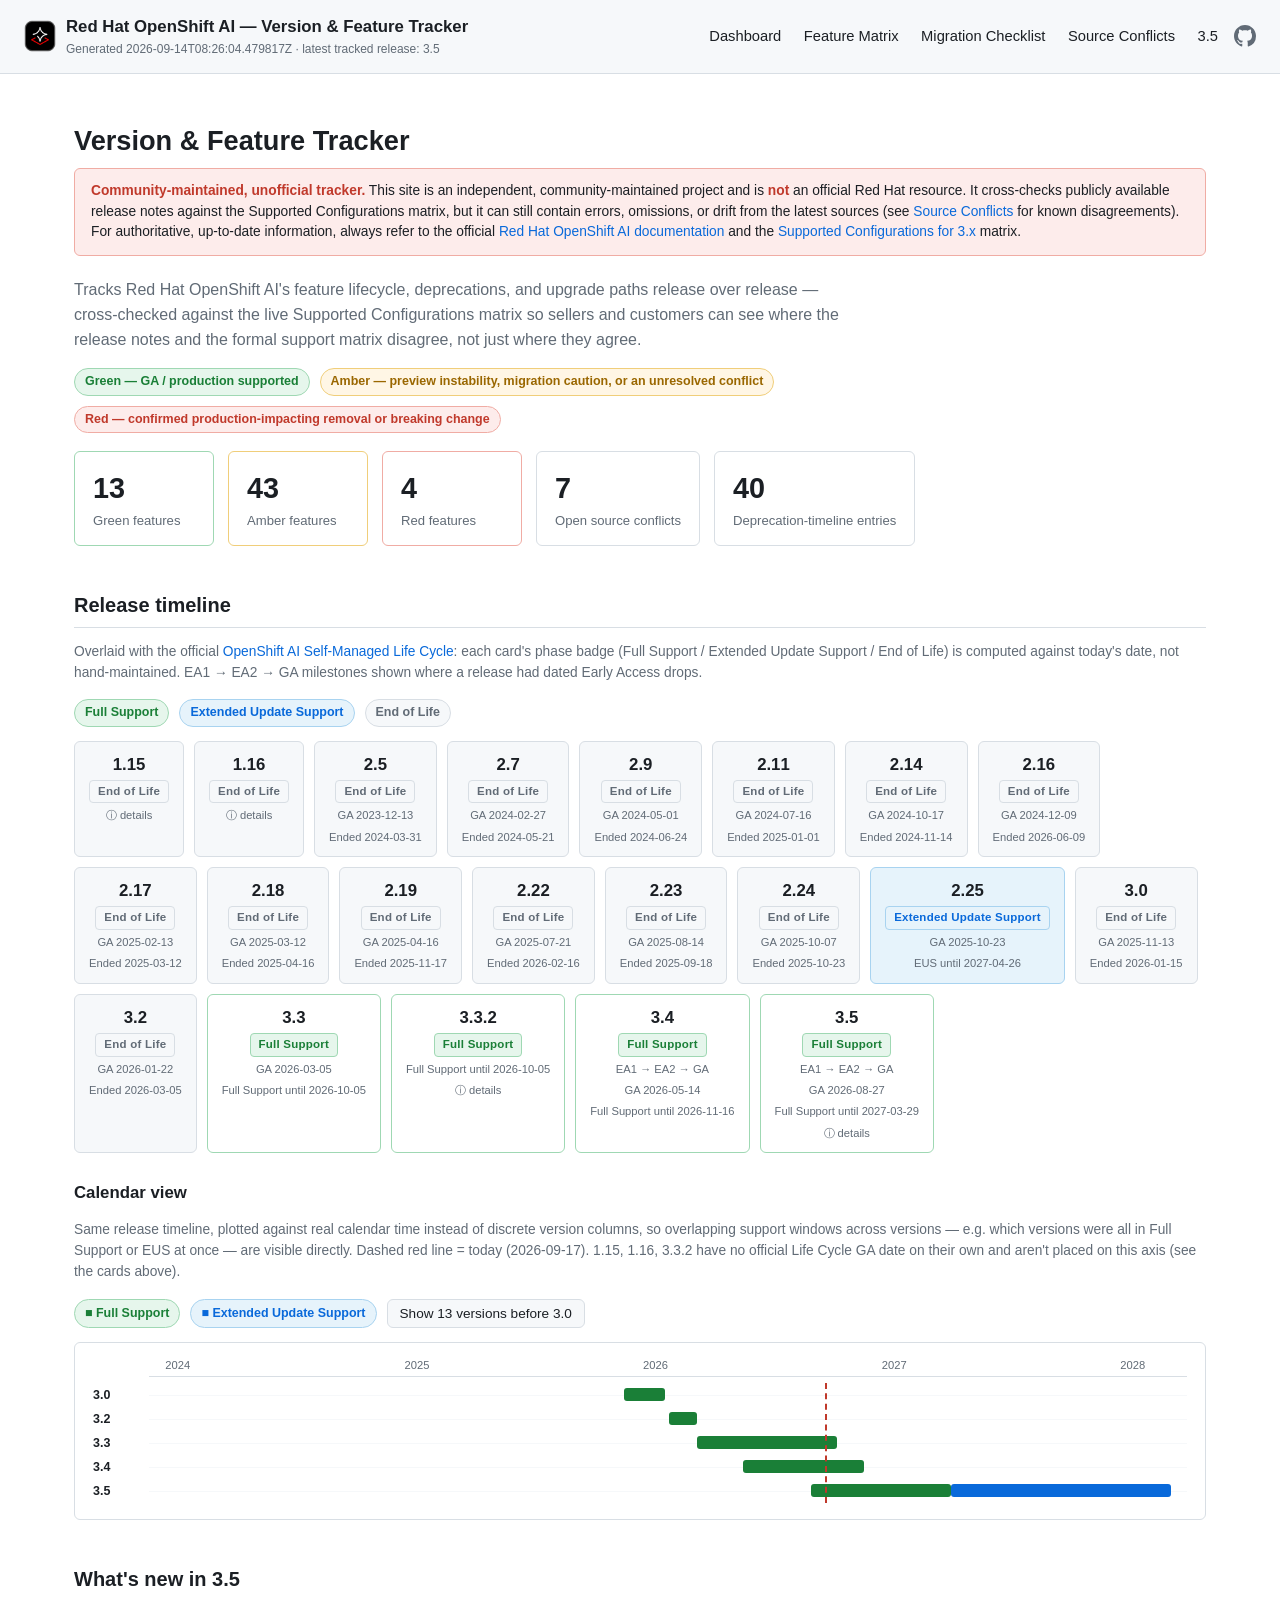
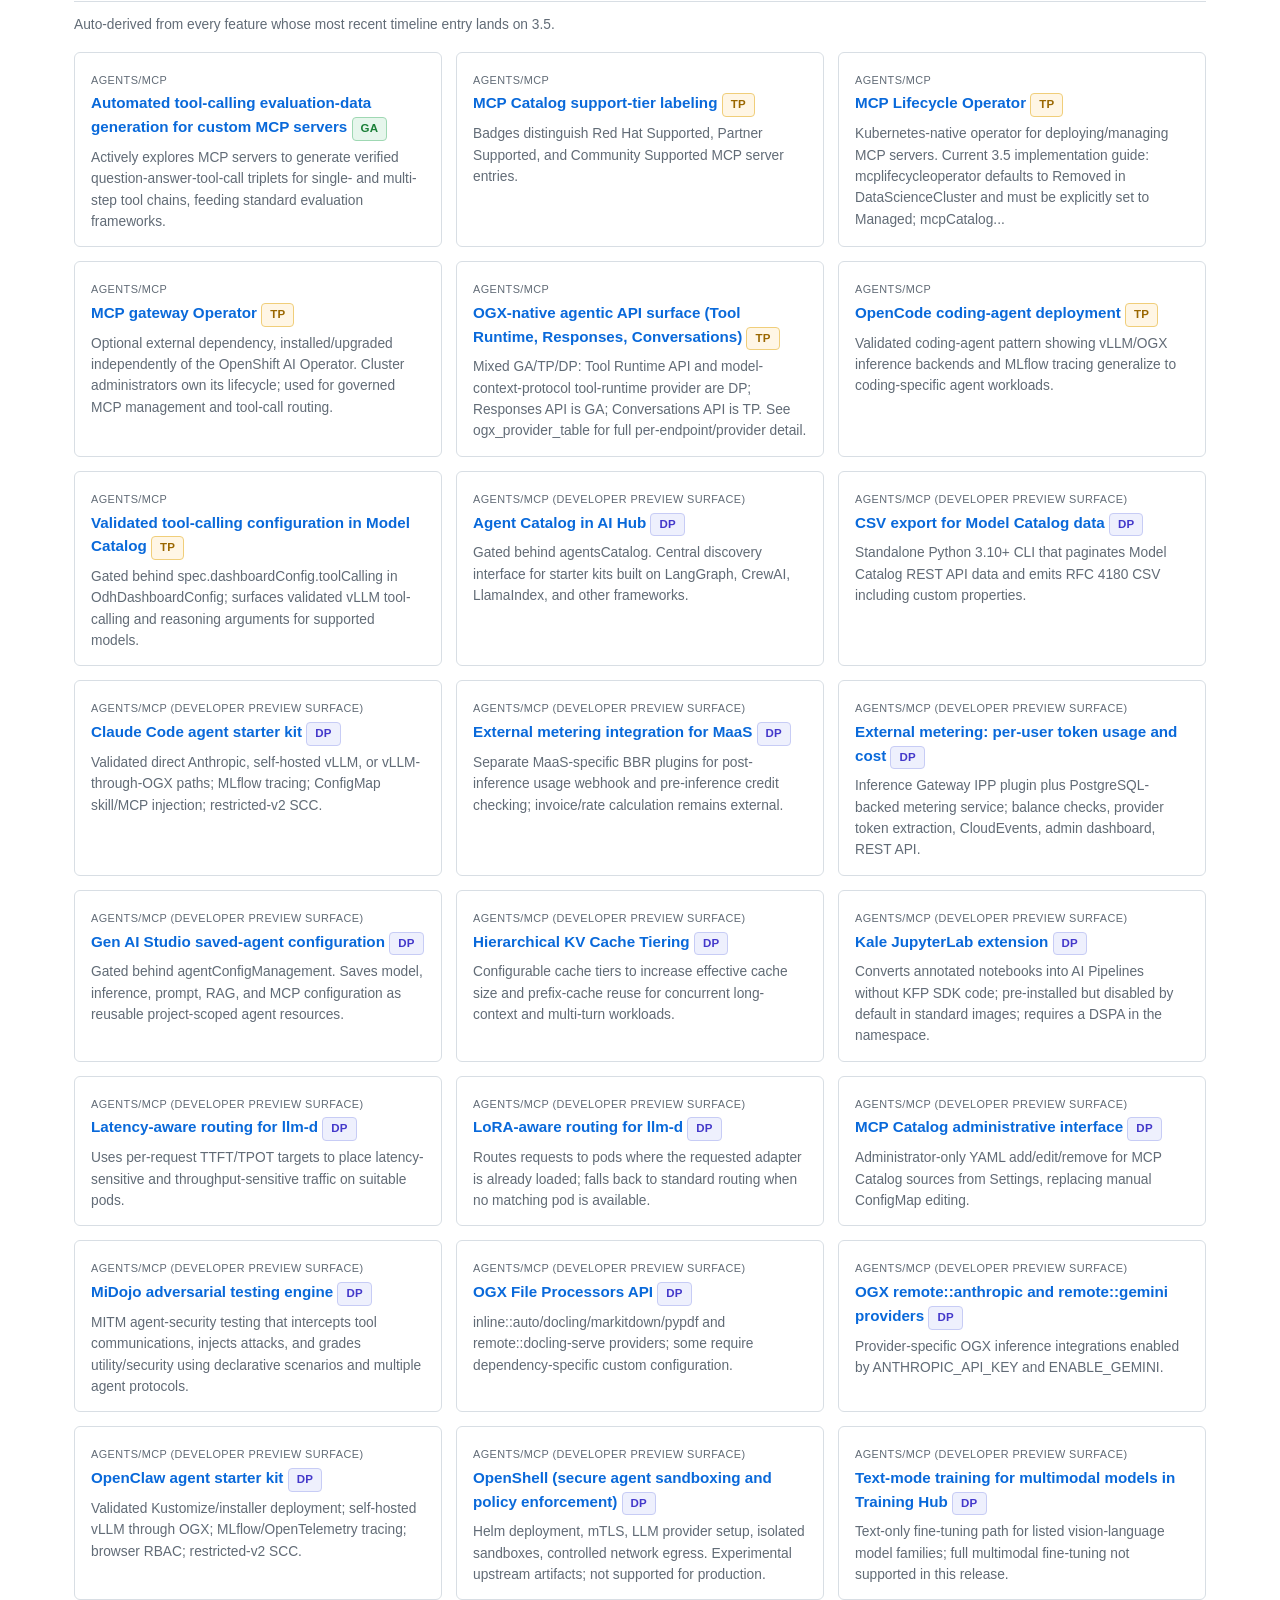
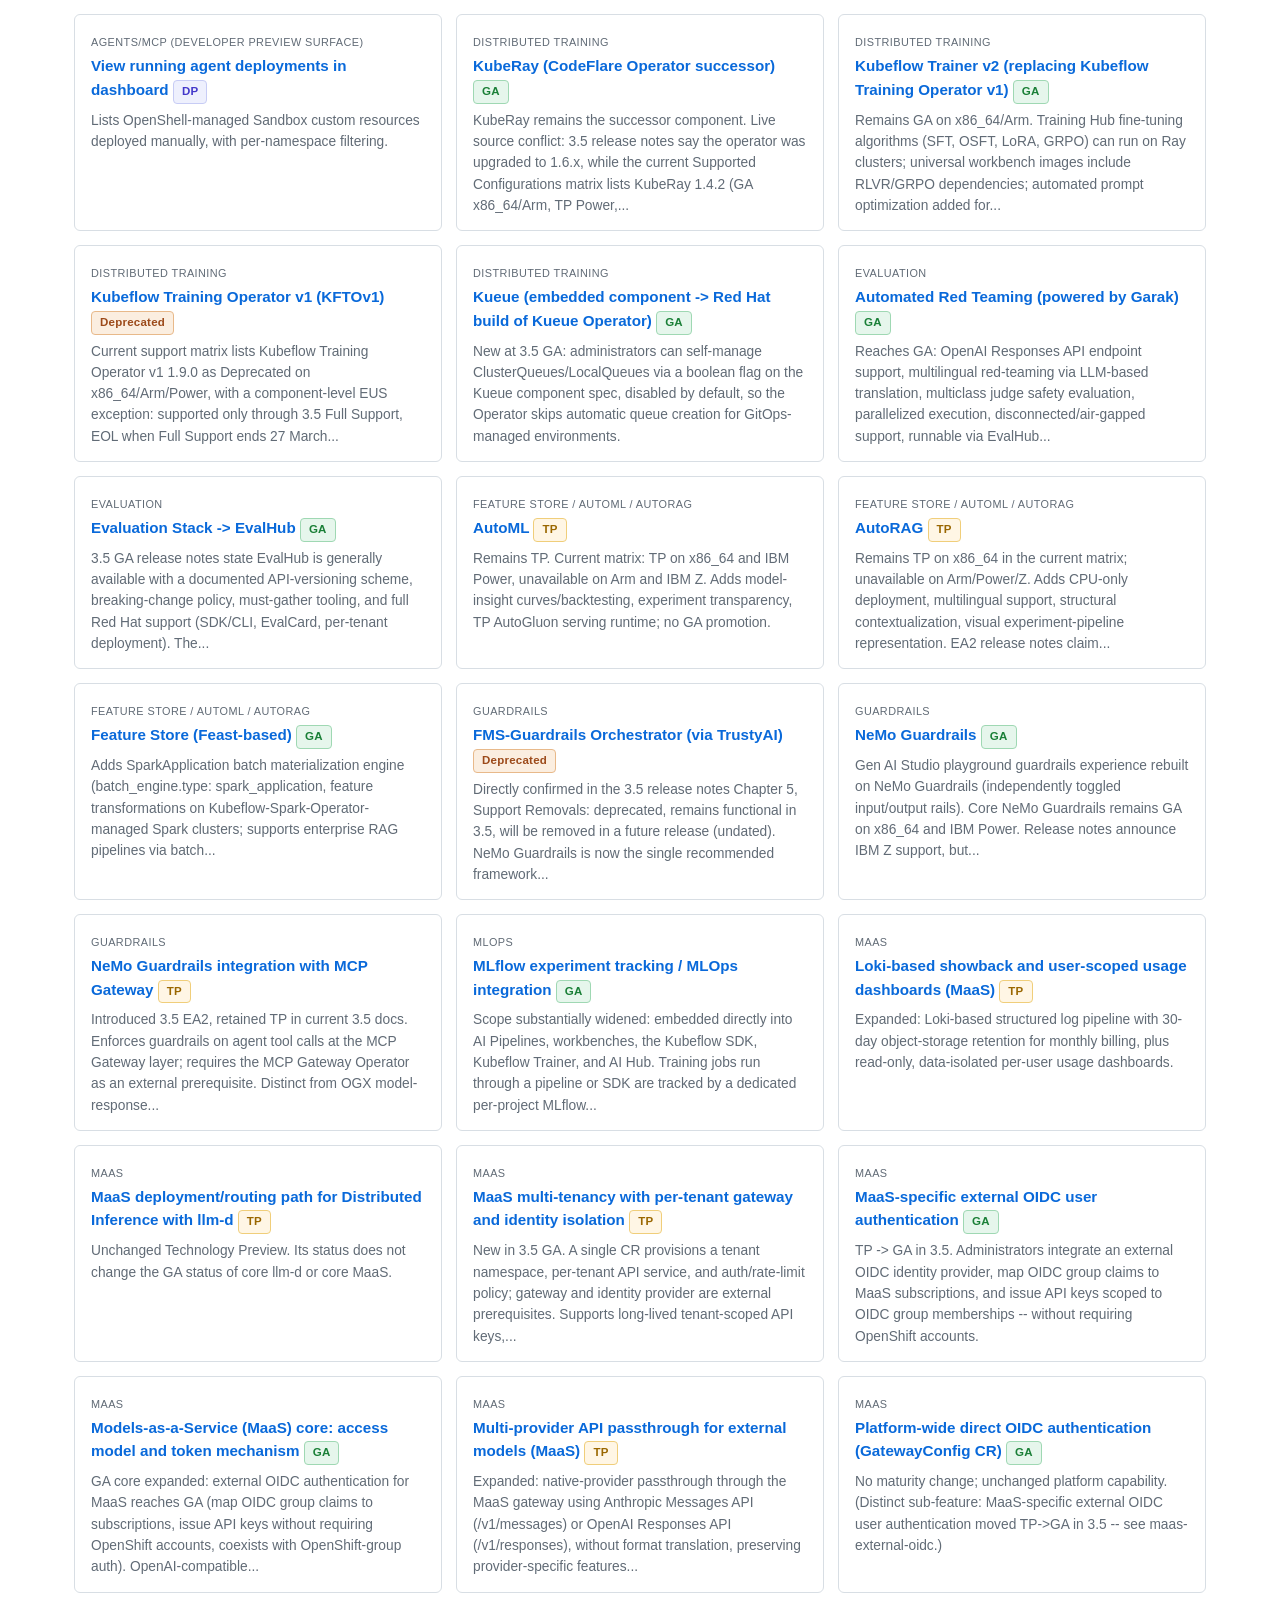
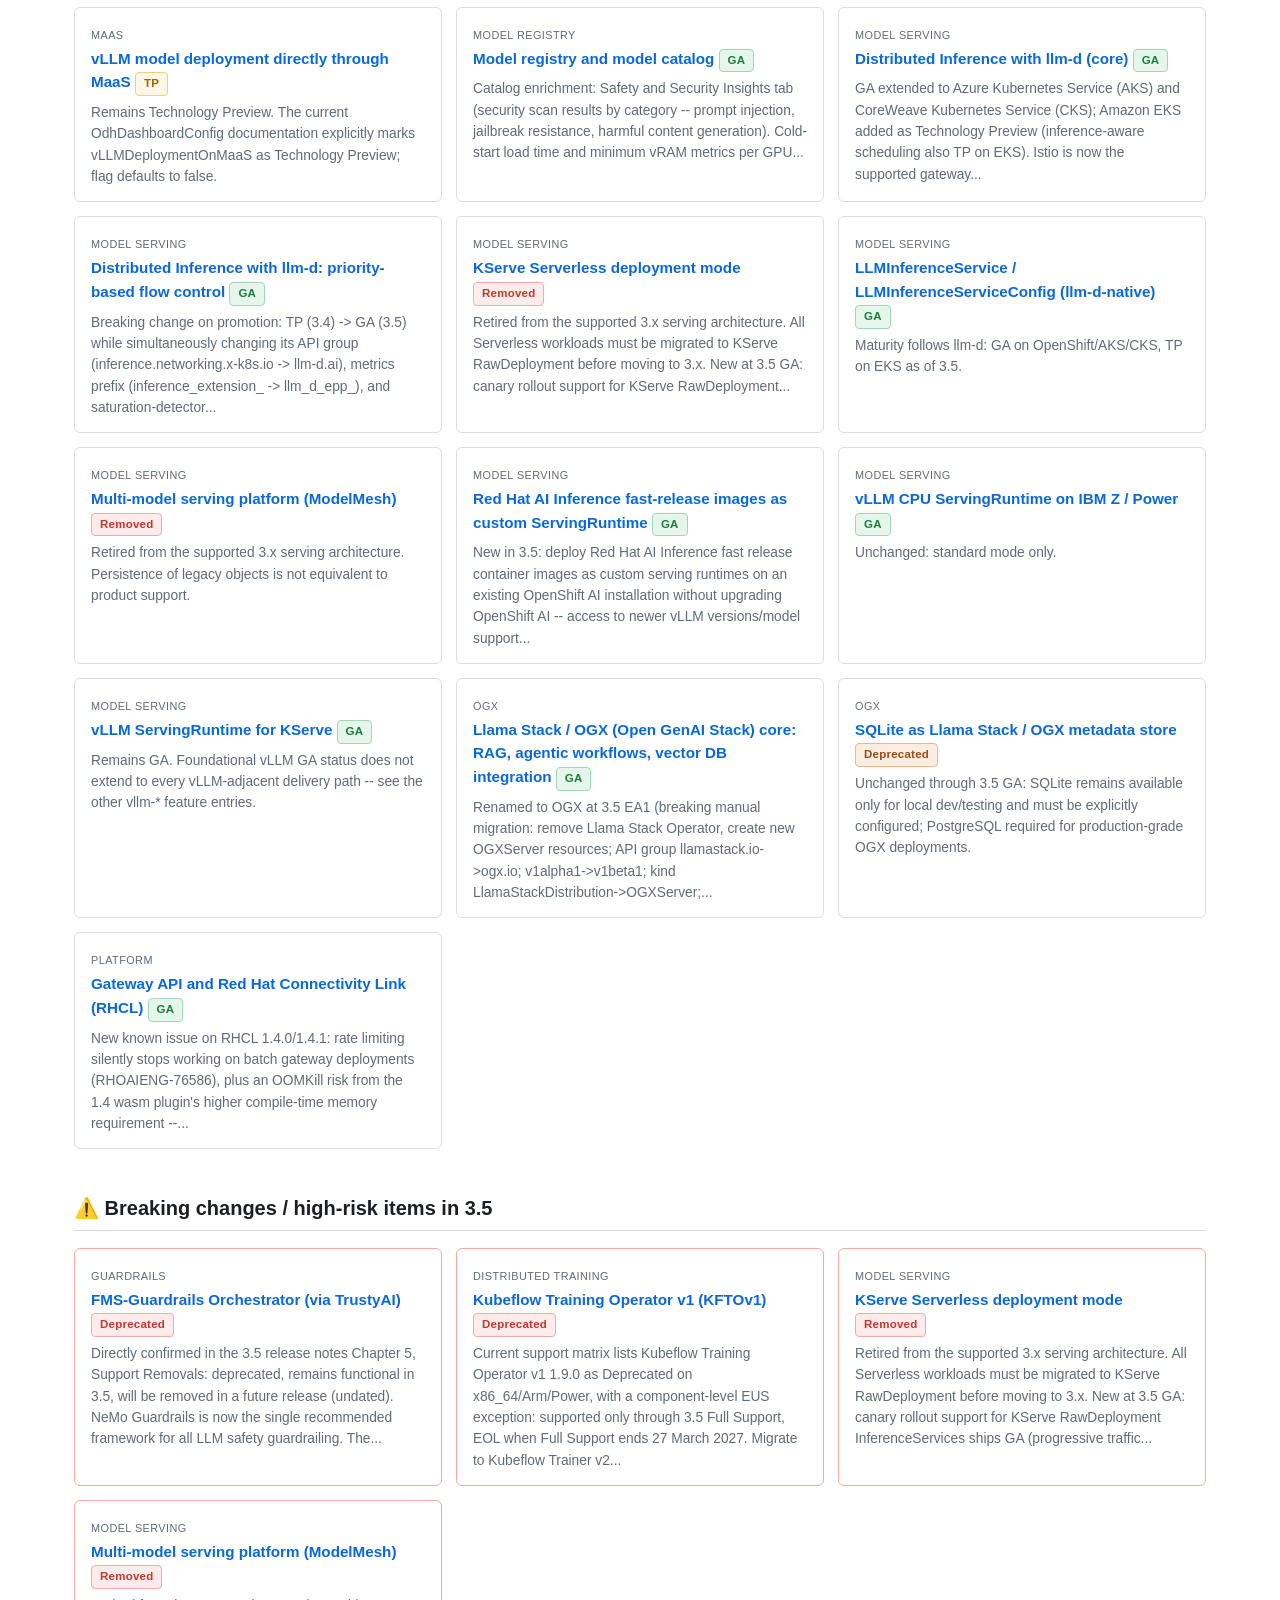
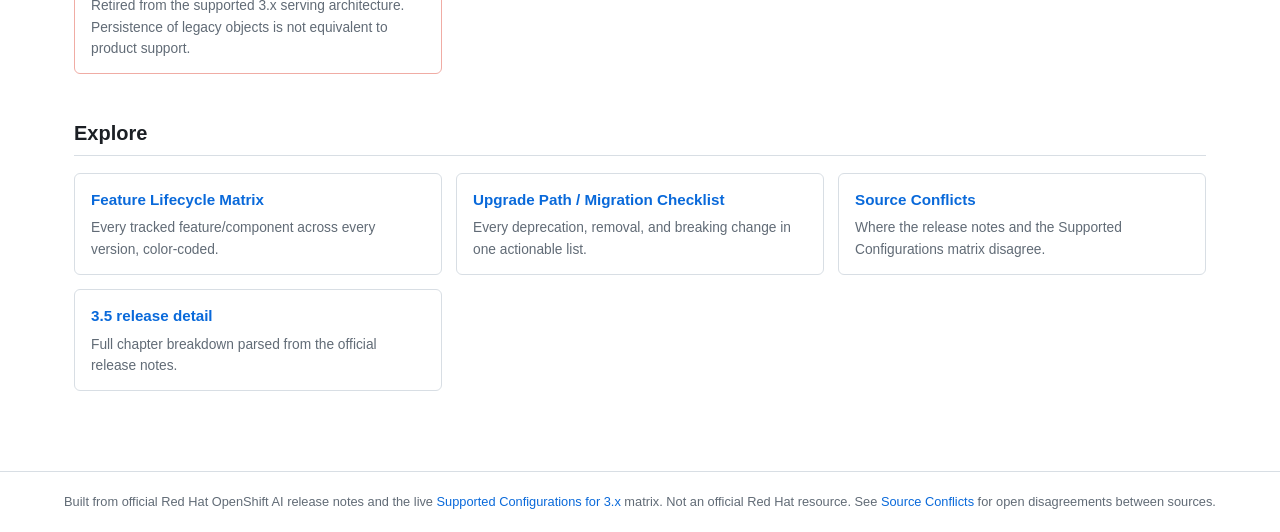
==== commit 1d937498: "Add GitHub icon link to site header Adds a GitHub octocat icon at the right end of the header nav, l" ====
--- a/docs/index.html
+++ b/docs/index.html
@@ -16,30 +16,20 @@
       <small>Generated 2026-09-14T08:26:04.479817Z &middot; latest tracked release: 3.5</small>
     </span>
   </a>
-  <nav class="site-nav">
-    <a href="index.html">Dashboard</a>
-    <a href="matrix.html">Feature Matrix</a>
-    <a href="migration.html">Migration Checklist</a>
-    <a href="conflicts.html">Source Conflicts</a>
-<a href="versions/3.5.html">3.5</a>  </nav>
+  <div class="site-header-right">
+    <nav class="site-nav">
+      <a href="index.html">Dashboard</a>
+      <a href="matrix.html">Feature Matrix</a>
+      <a href="migration.html">Migration Checklist</a>
+      <a href="conflicts.html">Source Conflicts</a>
+<a href="versions/3.5.html">3.5</a>    </nav>
+    <a class="github-link" href="https://github.com/micytao/rhoai-version-tracker" target="_blank" rel="noopener" aria-label="View source on GitHub" title="View source on GitHub">
+      <svg viewBox="0 0 16 16" width="22" height="22" fill="currentColor" aria-hidden="true">
+        <path d="M8 0C3.58 0 0 3.58 0 8c0 3.54 2.29 6.53 5.47 7.59.4.07.55-.17.55-.38 0-.19-.01-.82-.01-1.49-2.01.37-2.53-.49-2.69-.94-.09-.23-.48-.94-.82-1.13-.28-.15-.68-.52-.01-.53.63-.01 1.08.58 1.23.82.72 1.21 1.87.87 2.33.66.07-.52.28-.87.51-1.07-1.78-.2-3.64-.89-3.64-3.95 0-.87.31-1.59.82-2.15-.08-.2-.36-1.02.08-2.12 0 0 .67-.21 2.2.82.64-.18 1.32-.27 2-.27.68 0 1.36.09 2 .27 1.53-1.04 2.2-.82 2.2-.82.44 1.1.16 1.92.08 2.12.51.56.82 1.27.82 2.15 0 3.07-1.87 3.75-3.65 3.95.29.25.54.73.54 1.48 0 1.07-.01 1.93-.01 2.2 0 .21.15.46.55.38A8.013 8.013 0 0016 8c0-4.42-3.58-8-8-8z"></path>
+      </svg>
+    </a>
+  </div>
 </header>
-<script>
-  // The header is sticky (position: sticky; top: 0) so the nav stays
-  // reachable while scrolling long pages. It can wrap to a second line on
-  // narrow viewports or as more version-tab links accumulate, so its height
-  // isn't a fixed constant -- measure it and expose it as --header-h so
-  // other sticky elements (e.g. the Feature Matrix table header) can stick
-  // just below it instead of underneath/behind it.
-  (function () {
-    var header = document.querySelector(".site-header");
-    if (!header) return;
-    function syncHeaderHeight() {
-      document.documentElement.style.setProperty("--header-h", header.offsetHeight + "px");
-    }
-    syncHeaderHeight();
-    window.addEventListener("resize", syncHeaderHeight);
-  })();
-</script>
 <main>
 <h1>Version &amp; Feature Tracker</h1>
 <div class="disclaimer-banner">
@@ -196,7 +186,7 @@
 <p class="section-note">
   Same release timeline, plotted against real calendar time instead of discrete version columns, so overlapping
   support windows across versions &mdash; e.g. which versions were all in Full Support or EUS at once &mdash; are
-  visible directly. Dashed red line = today (2026-09-16).
+  visible directly. Dashed red line = today (2026-09-17).
   1.15, 1.16, 3.3.2 have
   no official Life Cycle GA date on their own and aren't placed on this axis (see the cards above).
 </p>
@@ -222,7 +212,7 @@
     <div class="timeline-labels">
 <div class="timeline-lane-label legacy-lane">2.5</div><div class="timeline-lane-label legacy-lane">2.7</div><div class="timeline-lane-label legacy-lane">2.9</div><div class="timeline-lane-label legacy-lane">2.11</div><div class="timeline-lane-label legacy-lane">2.14</div><div class="timeline-lane-label legacy-lane">2.16</div><div class="timeline-lane-label legacy-lane">2.17</div><div class="timeline-lane-label legacy-lane">2.18</div><div class="timeline-lane-label legacy-lane">2.19</div><div class="timeline-lane-label legacy-lane">2.22</div><div class="timeline-lane-label legacy-lane">2.23</div><div class="timeline-lane-label legacy-lane">2.24</div><div class="timeline-lane-label legacy-lane">2.25</div><div class="timeline-lane-label">3.0</div><div class="timeline-lane-label">3.2</div><div class="timeline-lane-label">3.3</div><div class="timeline-lane-label">3.4</div><div class="timeline-lane-label">3.5</div>    </div>
     <div class="timeline-tracks">
-      <div class="timeline-today-line" style="left: 65.05%" title="Today (2026-09-16)"></div>
+      <div class="timeline-today-line" style="left: 65.11%" title="Today (2026-09-17)"></div>
       <div class="timeline-lane-track legacy-lane">
         <div class="timeline-bar lifecycle-full-support" style="left:1.57%; width:6.869999999999999%" title="2.5: Full Support 2023-12-13 → 2024-03-31"></div>
       </div>
--- a/docs/assets/style.css
+++ b/docs/assets/style.css
@@ -77,6 +77,13 @@
   font-size: 0.75rem;
 }
 
+header.site-header .site-header-right {
+  display: flex;
+  align-items: center;
+  gap: 16px;
+  flex-wrap: wrap;
+}
+
 nav.site-nav a {
   margin-left: 18px;
   color: var(--ink);
@@ -84,6 +91,14 @@
   font-weight: 500;
 }
 nav.site-nav a:hover { color: var(--link); }
+
+header.site-header .github-link {
+  display: flex;
+  align-items: center;
+  color: var(--muted);
+  flex: 0 0 auto;
+}
+header.site-header .github-link:hover { color: var(--ink); }
 
 main {
   max-width: 1180px;
@@ -200,29 +215,35 @@
 table.matrix thead th {
   background: var(--bg-alt);
   position: sticky;
-  /* Sticks just below the sticky site header rather than at the viewport
-     top -- --header-h is measured and kept in sync by the inline script in
-     base.html so this stays correct even as the header wraps to a second
-     line on narrow viewports or gains more version-tab nav links. */
-  top: var(--header-h, 64px);
+  /* Sticks to the top of .matrix-wrap's own scroll viewport (see the
+     .matrix-wrap comment below for why it's an internally-scrolling region
+     rather than relying on the page's scroll). */
+  top: 0;
   z-index: 5;
 }
 table.matrix td.feature-name { min-width: 260px; }
 table.matrix td.feature-name .cat { display: block; font-size: 0.68rem; color: var(--muted); text-transform: uppercase; }
 table.matrix td.status-cell { text-align: center; white-space: nowrap; }
-/* overflow-x:auto is needed so wide tables (many version columns) get their
-   own horizontal scrollbar instead of blowing out the page width. Left to
-   its default, overflow-y would be forced to `auto` too (the CSS spec makes
-   `visible` on one axis resolve to `auto` whenever the other axis isn't
-   `visible`), and once this wrapper actually has real horizontal overflow it
-   becomes the nearest "scrolling ancestor" for the sticky <thead> cells
-   inside it -- but since *this* box never scrolls vertically itself (only
-   sideways), the thead's `position: sticky` stops tracking the page's
-   vertical scroll entirely and the header ends up floating over/under body
-   rows instead of pinning below the site nav. `overflow-y: clip` keeps the
-   horizontal scrollbar working while explicitly opting out of being a
-   vertical scroll container, so the sticky header tracks page scroll again. */
-.matrix-wrap { overflow-x: auto; overflow-y: clip; border: 1px solid var(--border); border-radius: var(--radius); }
+/* .matrix-wrap needs horizontal scrolling for wide tables (many version
+   columns), which normally is as simple as `overflow-x: auto`. But once a
+   box actually has scrollable overflow in one axis, it becomes the nearest
+   "scrolling ancestor" that any `position: sticky` descendant is scoped to
+   -- and a sticky element only reacts to *that* ancestor's own scroll
+   offset, not the page's. Since this box would otherwise never scroll
+   vertically itself (only sideways), the sticky <thead> would stop tracking
+   page scroll entirely and the header would end up floating over/under body
+   rows instead of pinning in place. So instead of fighting that, we embrace
+   it: cap the wrapper's height and let it scroll in both axes for real, so
+   the sticky header tracks *this* box's own (now genuinely real) vertical
+   scroll -- i.e. the table becomes its own scrollable region, with the
+   header pinned to the top of it, rather than the whole page scrolling past
+   it. */
+.matrix-wrap {
+  overflow: auto;
+  max-height: 75vh;
+  border: 1px solid var(--border);
+  border-radius: var(--radius);
+}
 
 /* Epic column: merges rows that belong to the same umbrella feature (an
    explicit `epic`, or the row's `category` as a fallback) into a visually
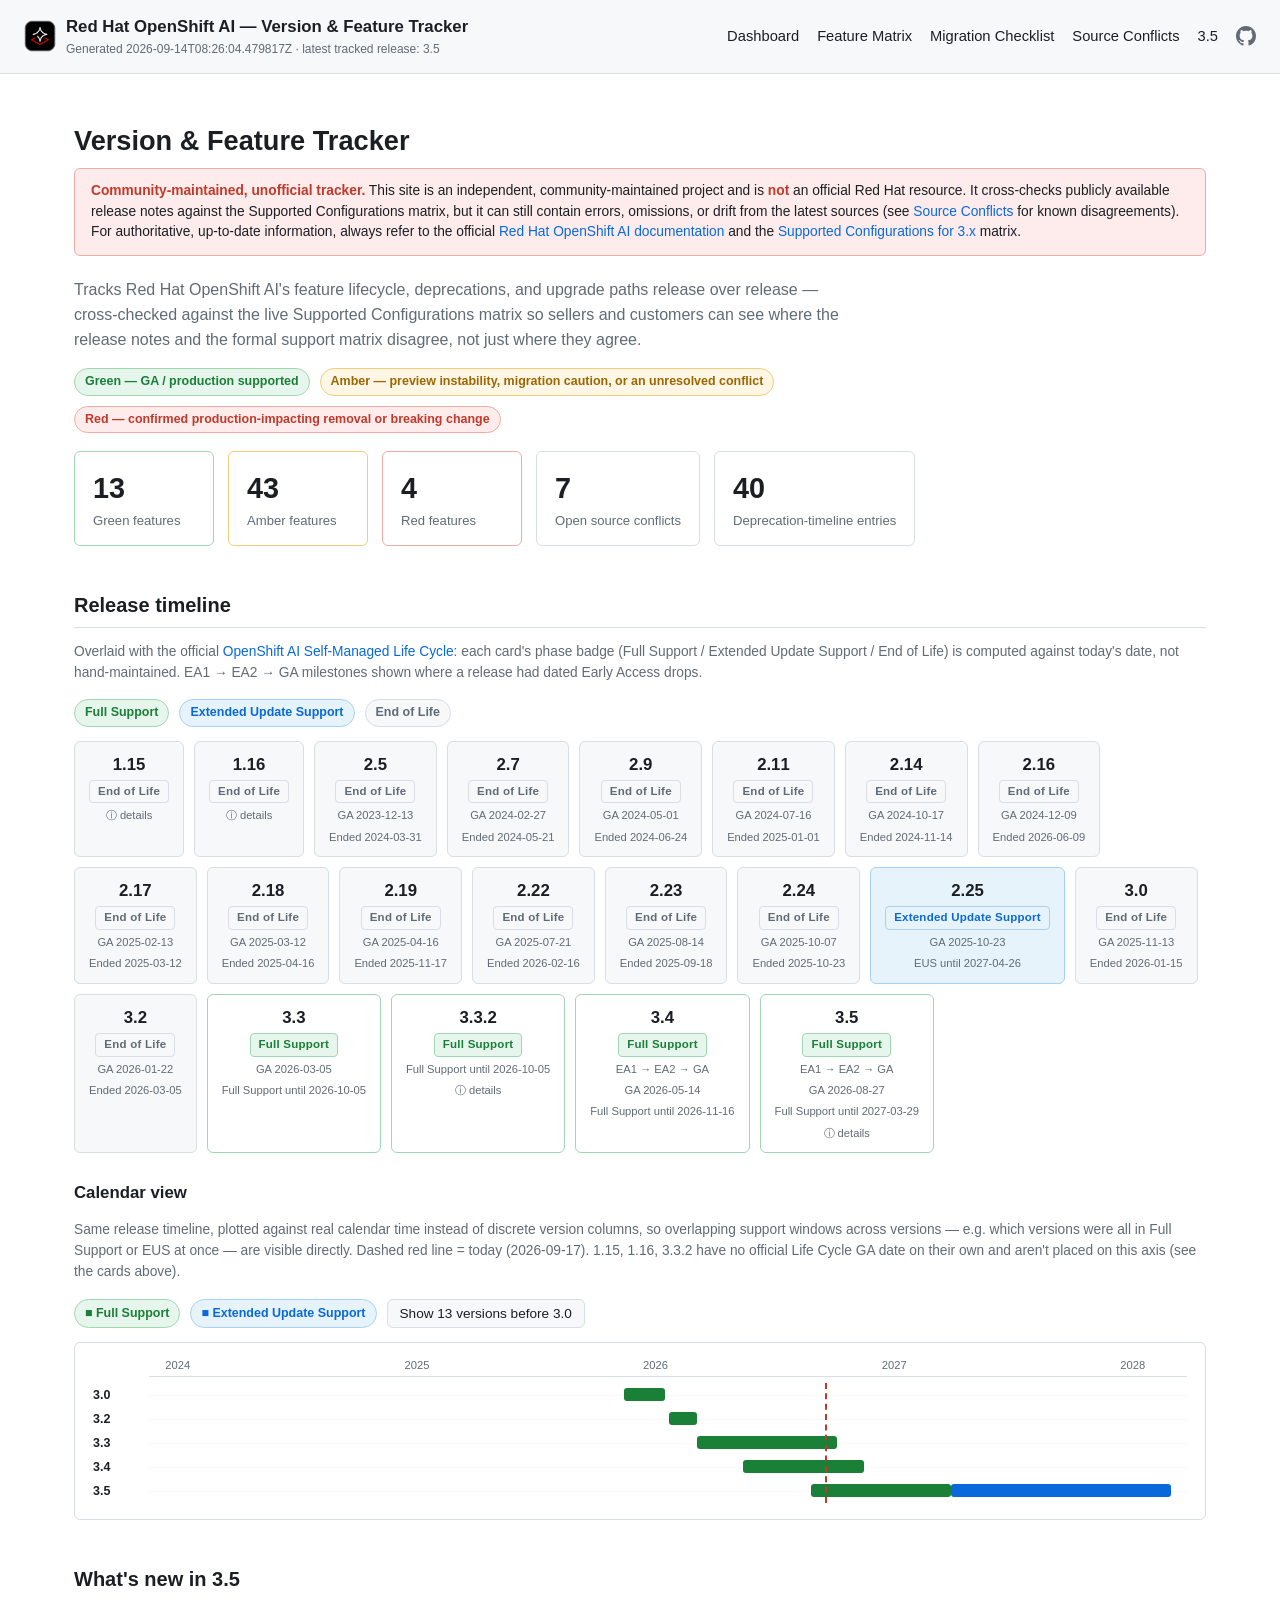
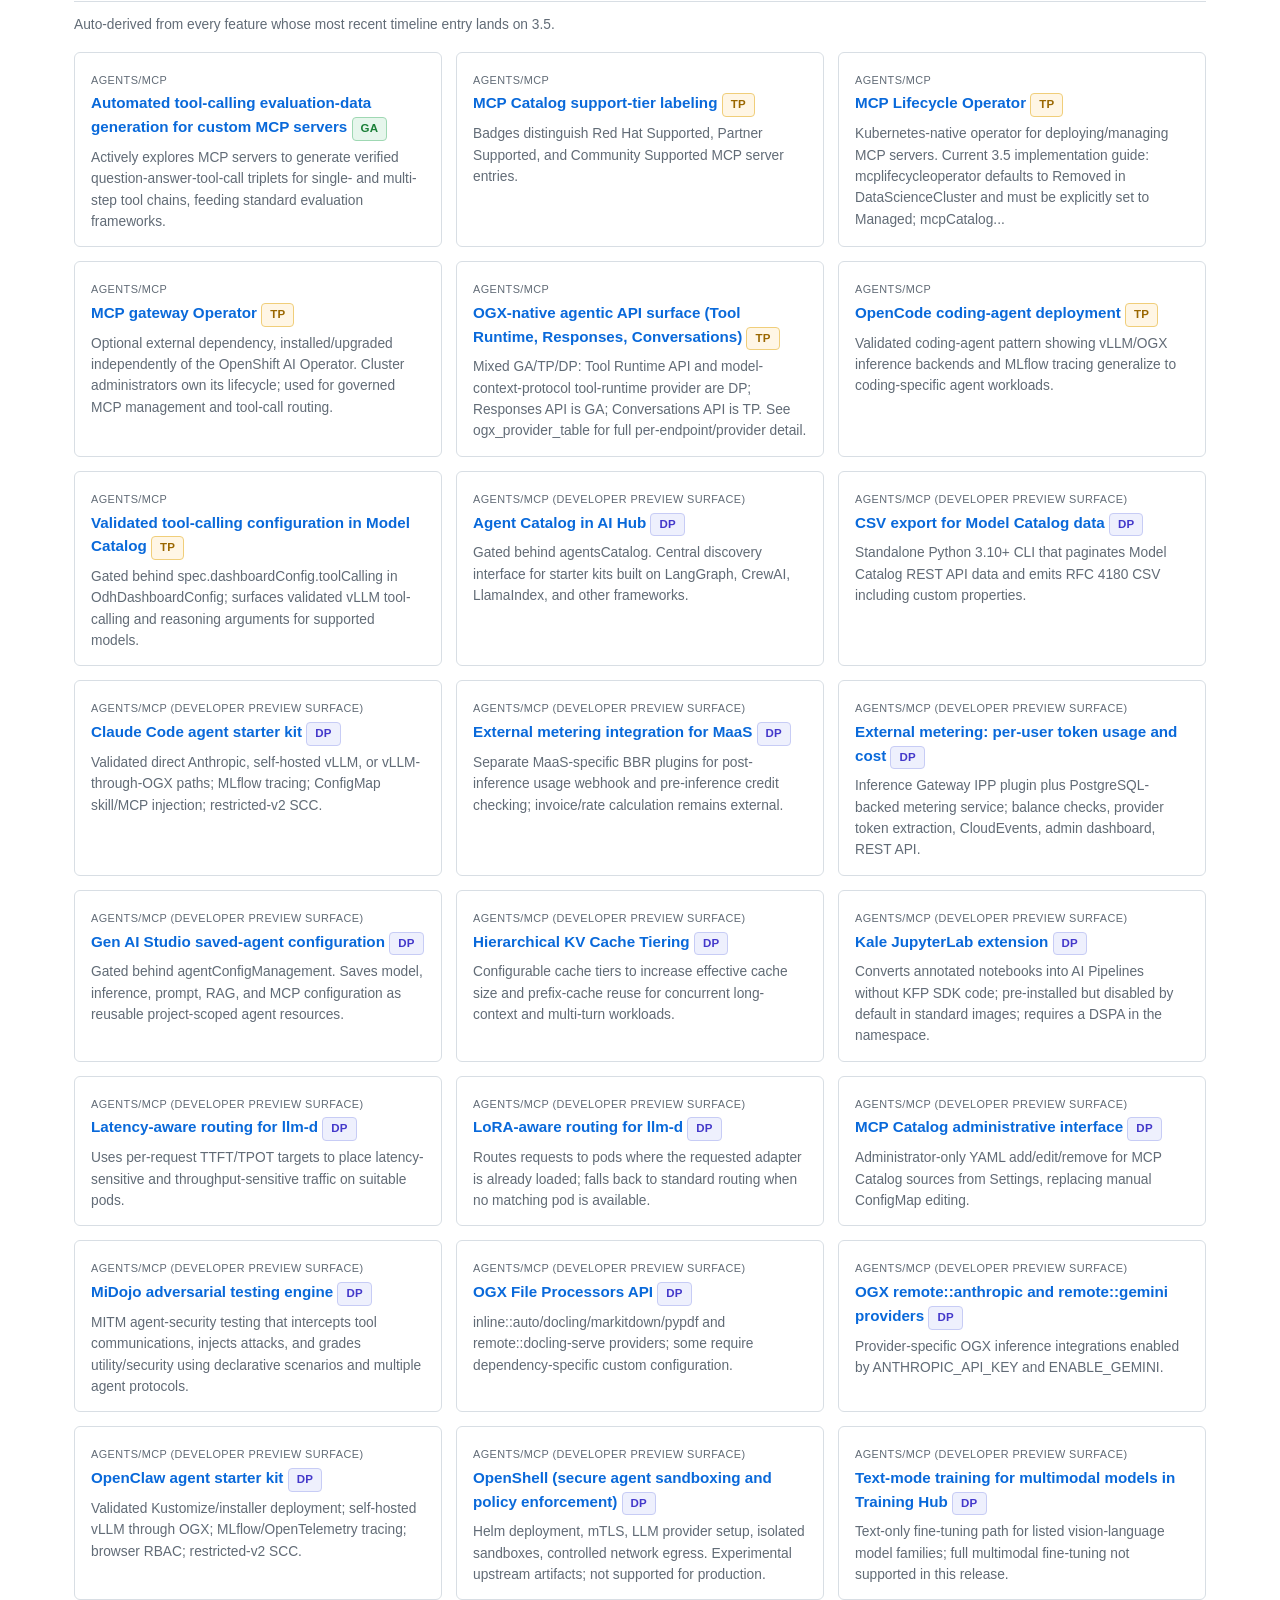
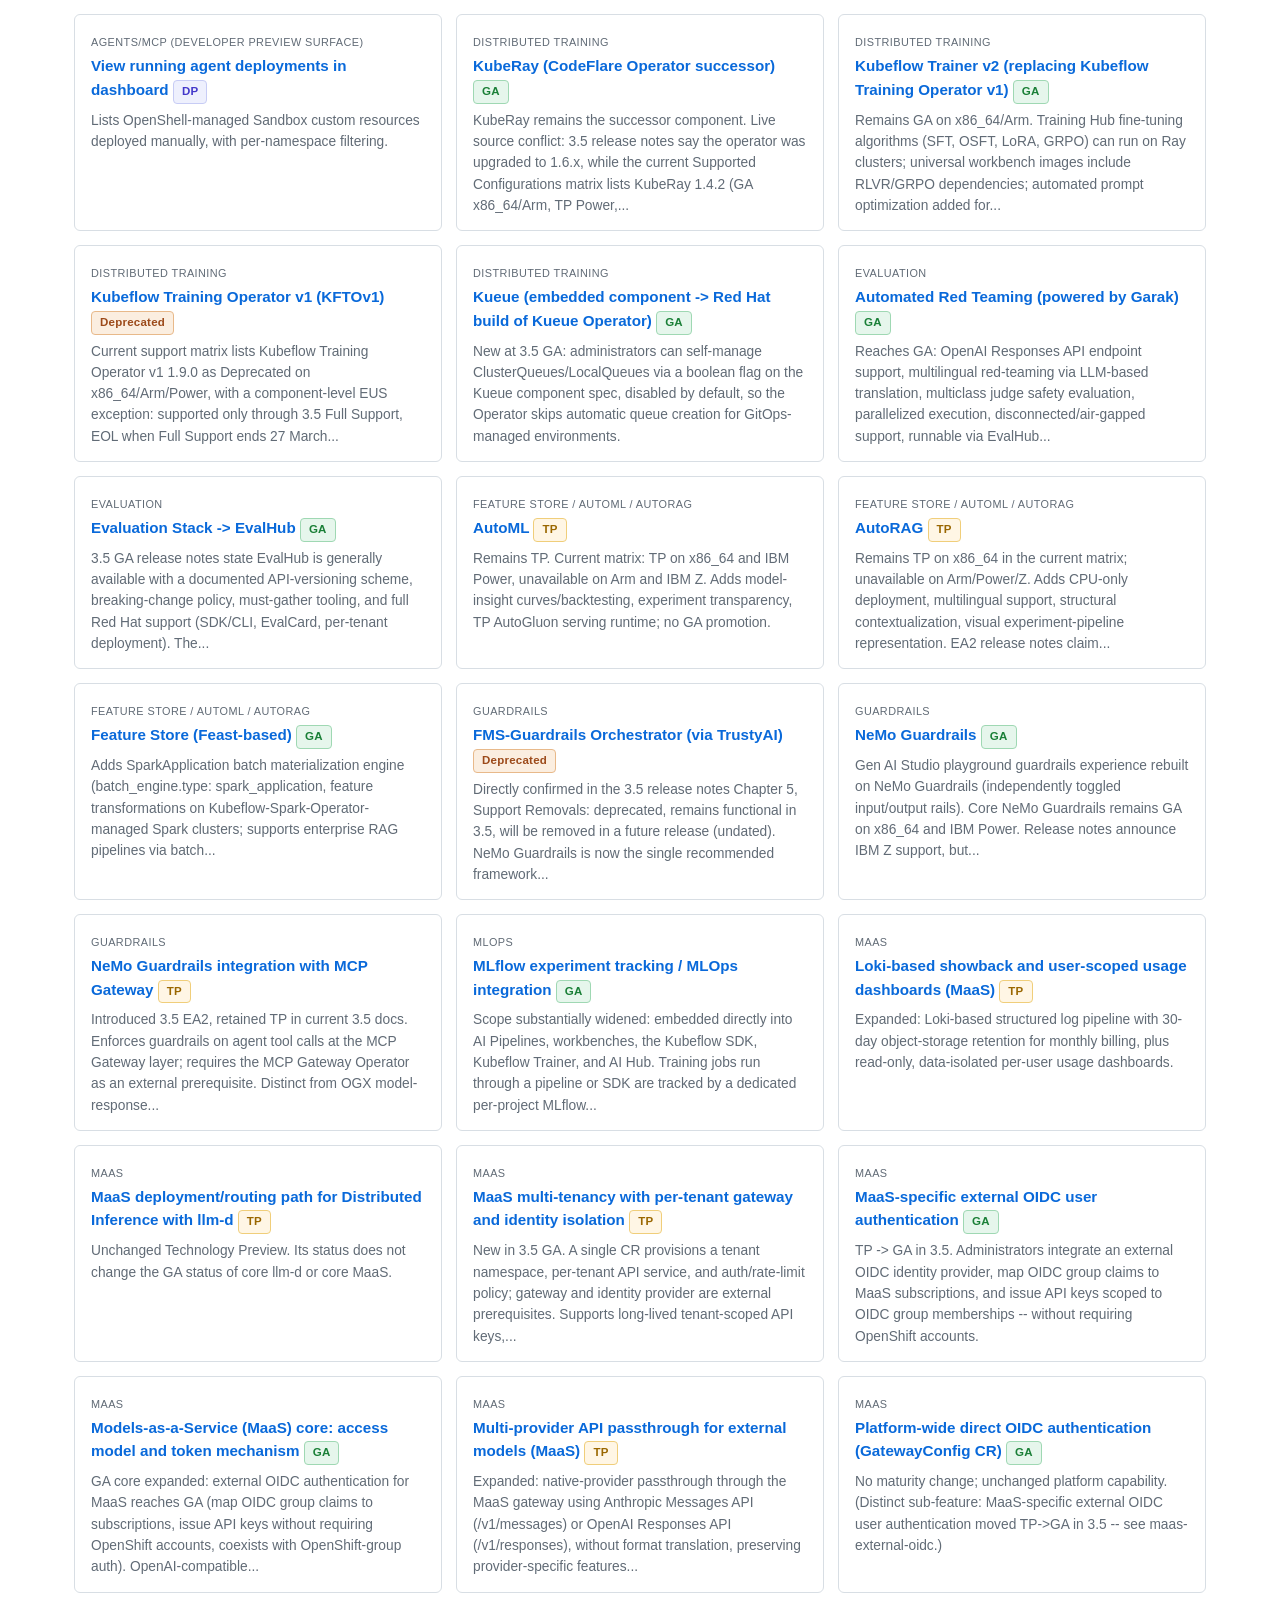
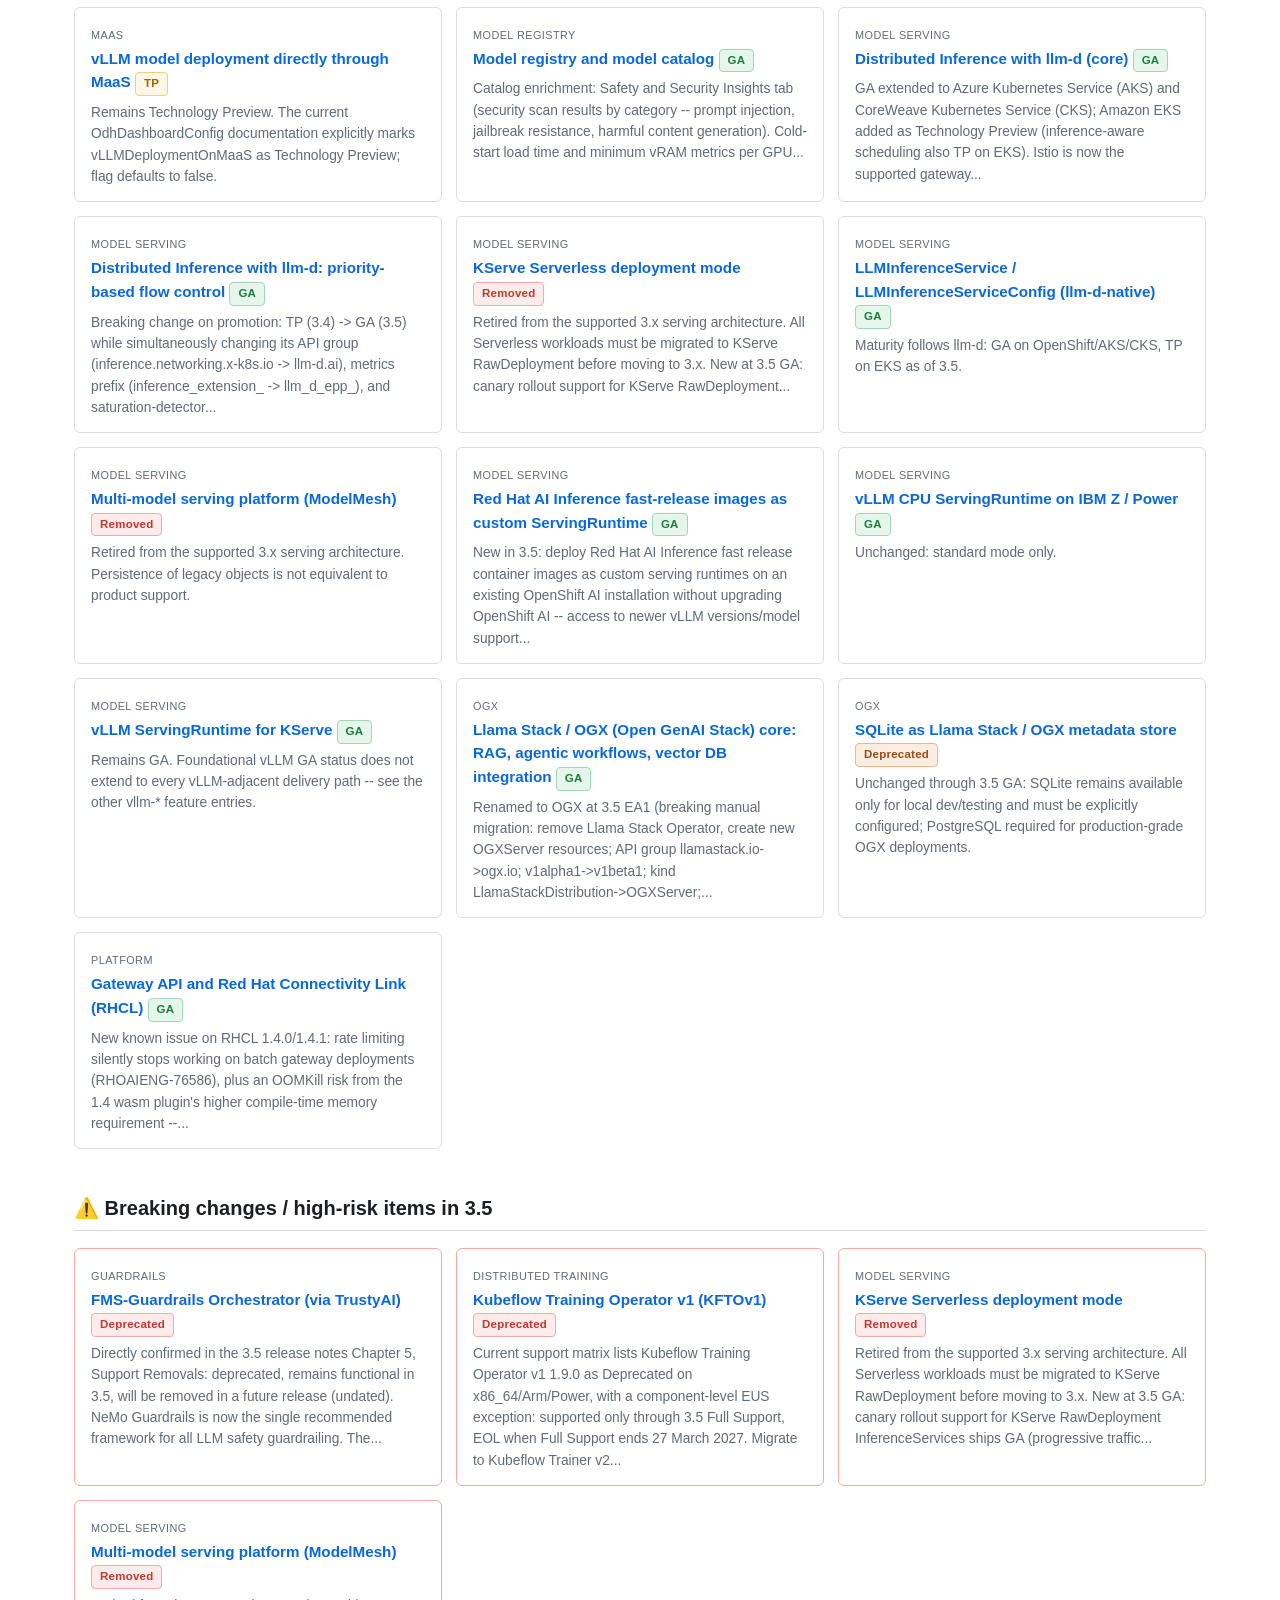
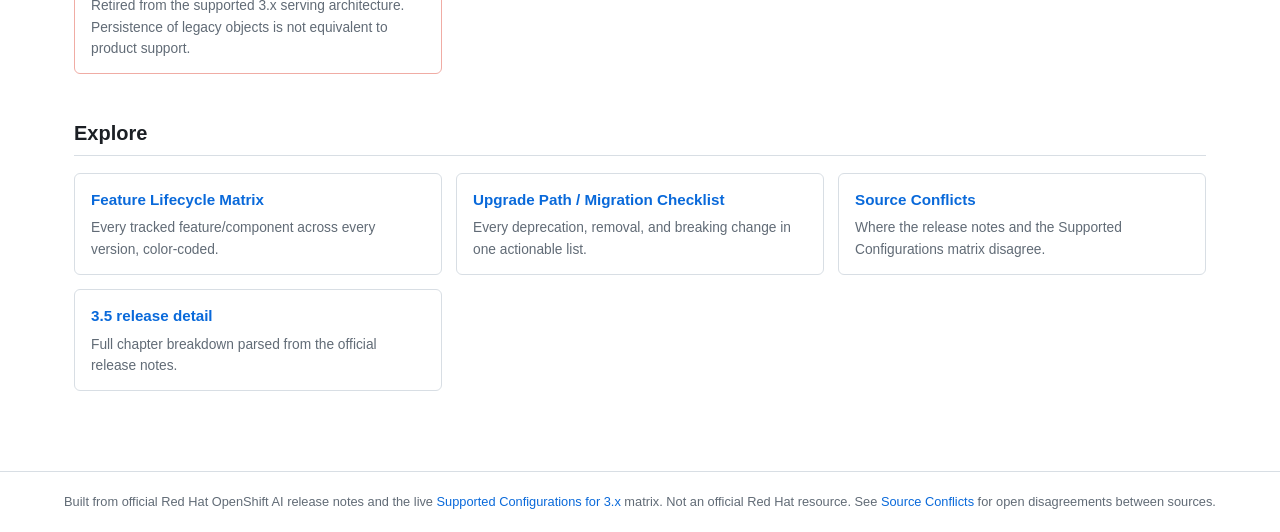
==== commit 3d17ce42: "Simplify GitHub icon placement: move it inside nav.site-nav The previous .site-header-right wrapper " ====
--- a/docs/index.html
+++ b/docs/index.html
@@ -16,19 +16,17 @@
       <small>Generated 2026-09-14T08:26:04.479817Z &middot; latest tracked release: 3.5</small>
     </span>
   </a>
-  <div class="site-header-right">
-    <nav class="site-nav">
-      <a href="index.html">Dashboard</a>
-      <a href="matrix.html">Feature Matrix</a>
-      <a href="migration.html">Migration Checklist</a>
-      <a href="conflicts.html">Source Conflicts</a>
-<a href="versions/3.5.html">3.5</a>    </nav>
-    <a class="github-link" href="https://github.com/micytao/rhoai-version-tracker" target="_blank" rel="noopener" aria-label="View source on GitHub" title="View source on GitHub">
-      <svg viewBox="0 0 16 16" width="22" height="22" fill="currentColor" aria-hidden="true">
+  <nav class="site-nav">
+    <a href="index.html">Dashboard</a>
+    <a href="matrix.html">Feature Matrix</a>
+    <a href="migration.html">Migration Checklist</a>
+    <a href="conflicts.html">Source Conflicts</a>
+<a href="versions/3.5.html">3.5</a>    <a class="github-link" href="https://github.com/micytao/rhoai-version-tracker" target="_blank" rel="noopener" aria-label="View source on GitHub" title="View source on GitHub">
+      <svg viewBox="0 0 16 16" width="20" height="20" fill="currentColor" aria-hidden="true">
         <path d="M8 0C3.58 0 0 3.58 0 8c0 3.54 2.29 6.53 5.47 7.59.4.07.55-.17.55-.38 0-.19-.01-.82-.01-1.49-2.01.37-2.53-.49-2.69-.94-.09-.23-.48-.94-.82-1.13-.28-.15-.68-.52-.01-.53.63-.01 1.08.58 1.23.82.72 1.21 1.87.87 2.33.66.07-.52.28-.87.51-1.07-1.78-.2-3.64-.89-3.64-3.95 0-.87.31-1.59.82-2.15-.08-.2-.36-1.02.08-2.12 0 0 .67-.21 2.2.82.64-.18 1.32-.27 2-.27.68 0 1.36.09 2 .27 1.53-1.04 2.2-.82 2.2-.82.44 1.1.16 1.92.08 2.12.51.56.82 1.27.82 2.15 0 3.07-1.87 3.75-3.65 3.95.29.25.54.73.54 1.48 0 1.07-.01 1.93-.01 2.2 0 .21.15.46.55.38A8.013 8.013 0 0016 8c0-4.42-3.58-8-8-8z"></path>
       </svg>
     </a>
-  </div>
+  </nav>
 </header>
 <main>
 <h1>Version &amp; Feature Tracker</h1>
--- a/docs/assets/style.css
+++ b/docs/assets/style.css
@@ -77,13 +77,11 @@
   font-size: 0.75rem;
 }
 
-header.site-header .site-header-right {
+nav.site-nav {
   display: flex;
   align-items: center;
-  gap: 16px;
   flex-wrap: wrap;
 }
-
 nav.site-nav a {
   margin-left: 18px;
   color: var(--ink);
@@ -92,13 +90,12 @@
 }
 nav.site-nav a:hover { color: var(--link); }
 
-header.site-header .github-link {
-  display: flex;
+nav.site-nav .github-link {
+  display: inline-flex;
   align-items: center;
   color: var(--muted);
-  flex: 0 0 auto;
-}
-header.site-header .github-link:hover { color: var(--ink); }
+}
+nav.site-nav .github-link:hover { color: var(--ink); }
 
 main {
   max-width: 1180px;
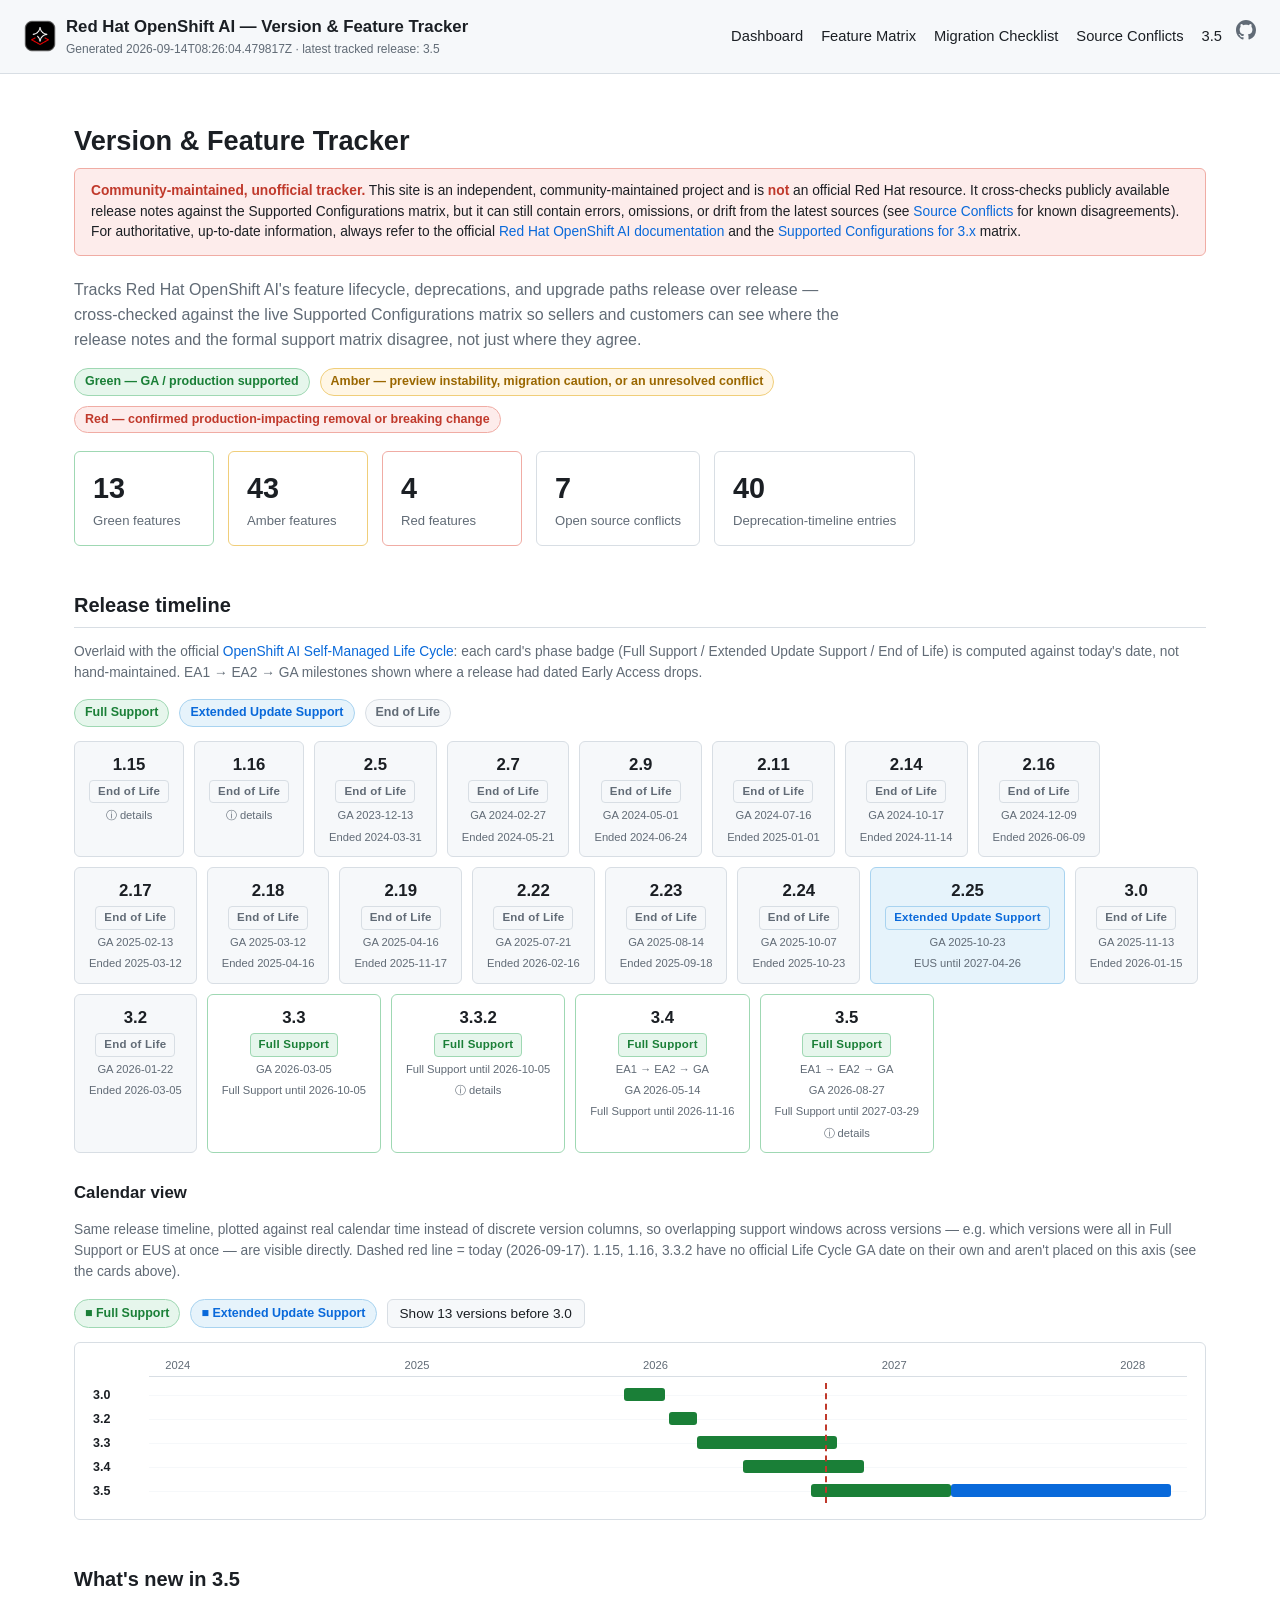
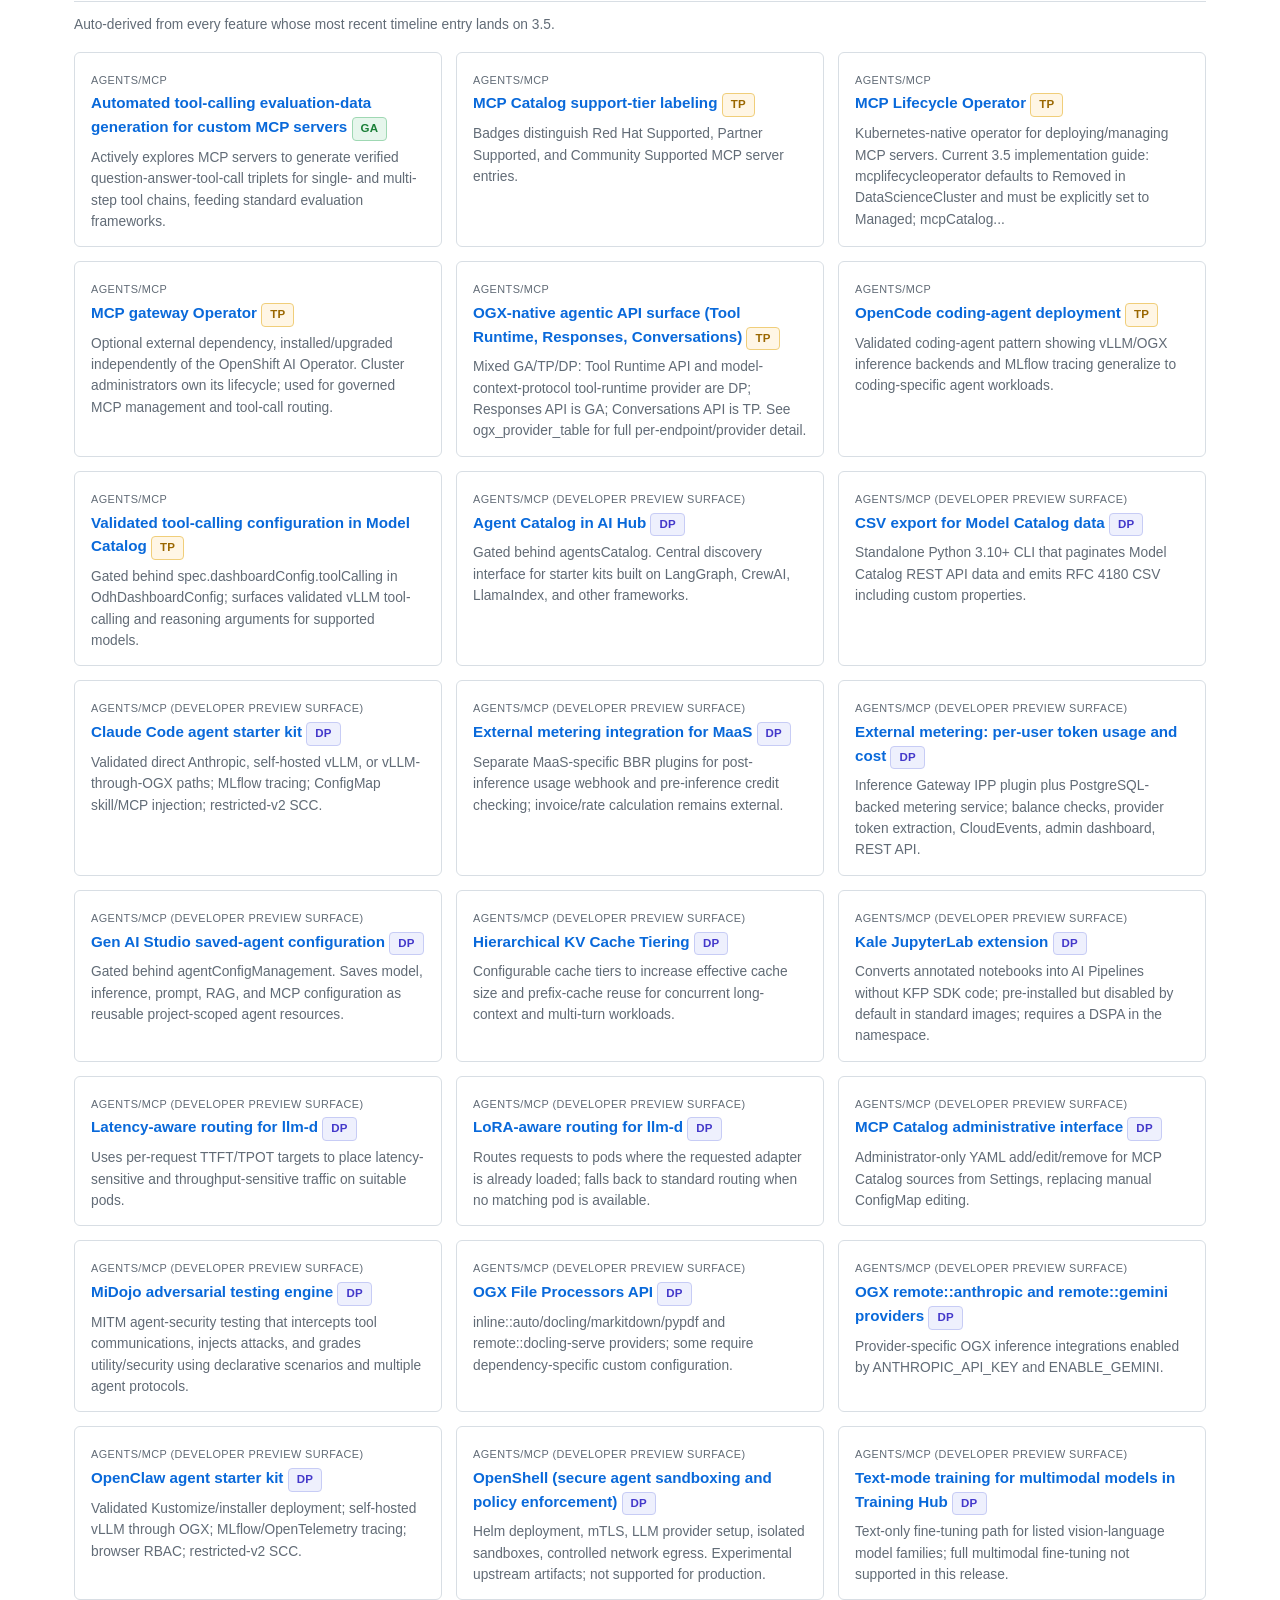
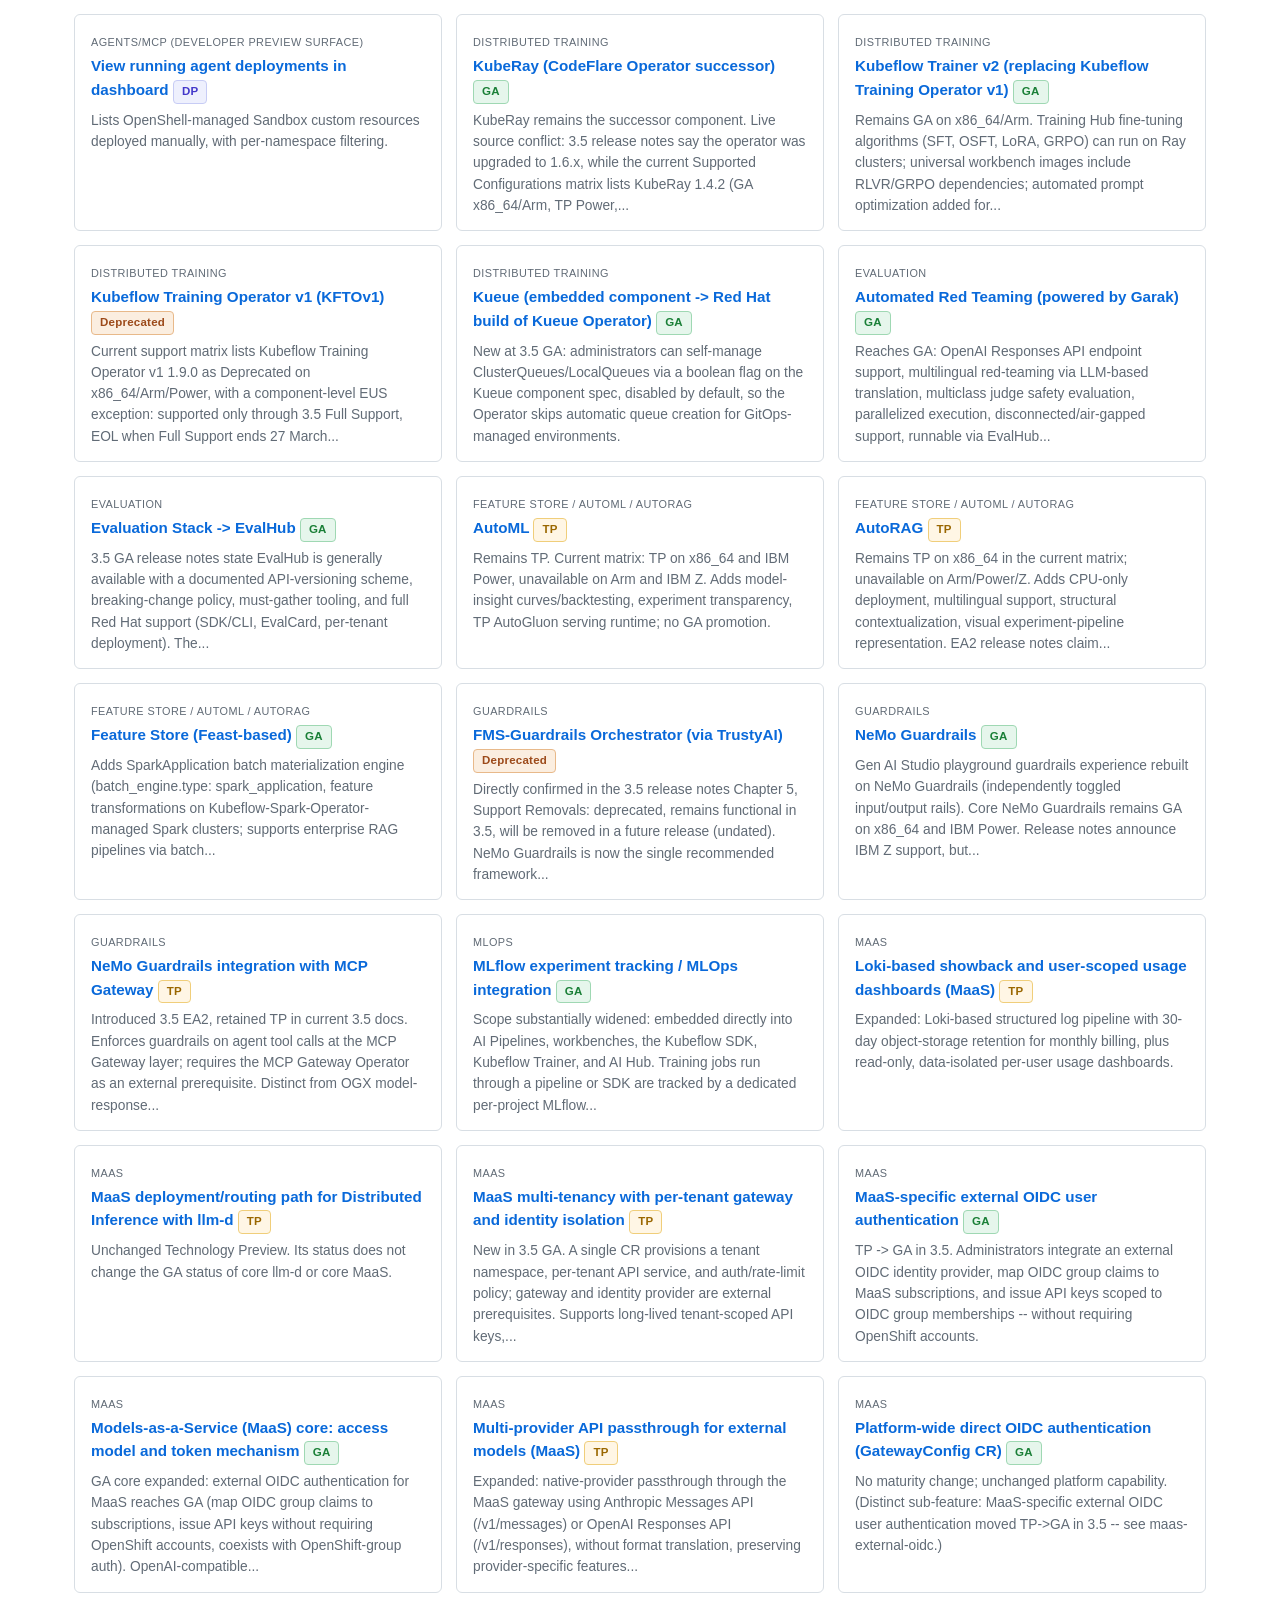
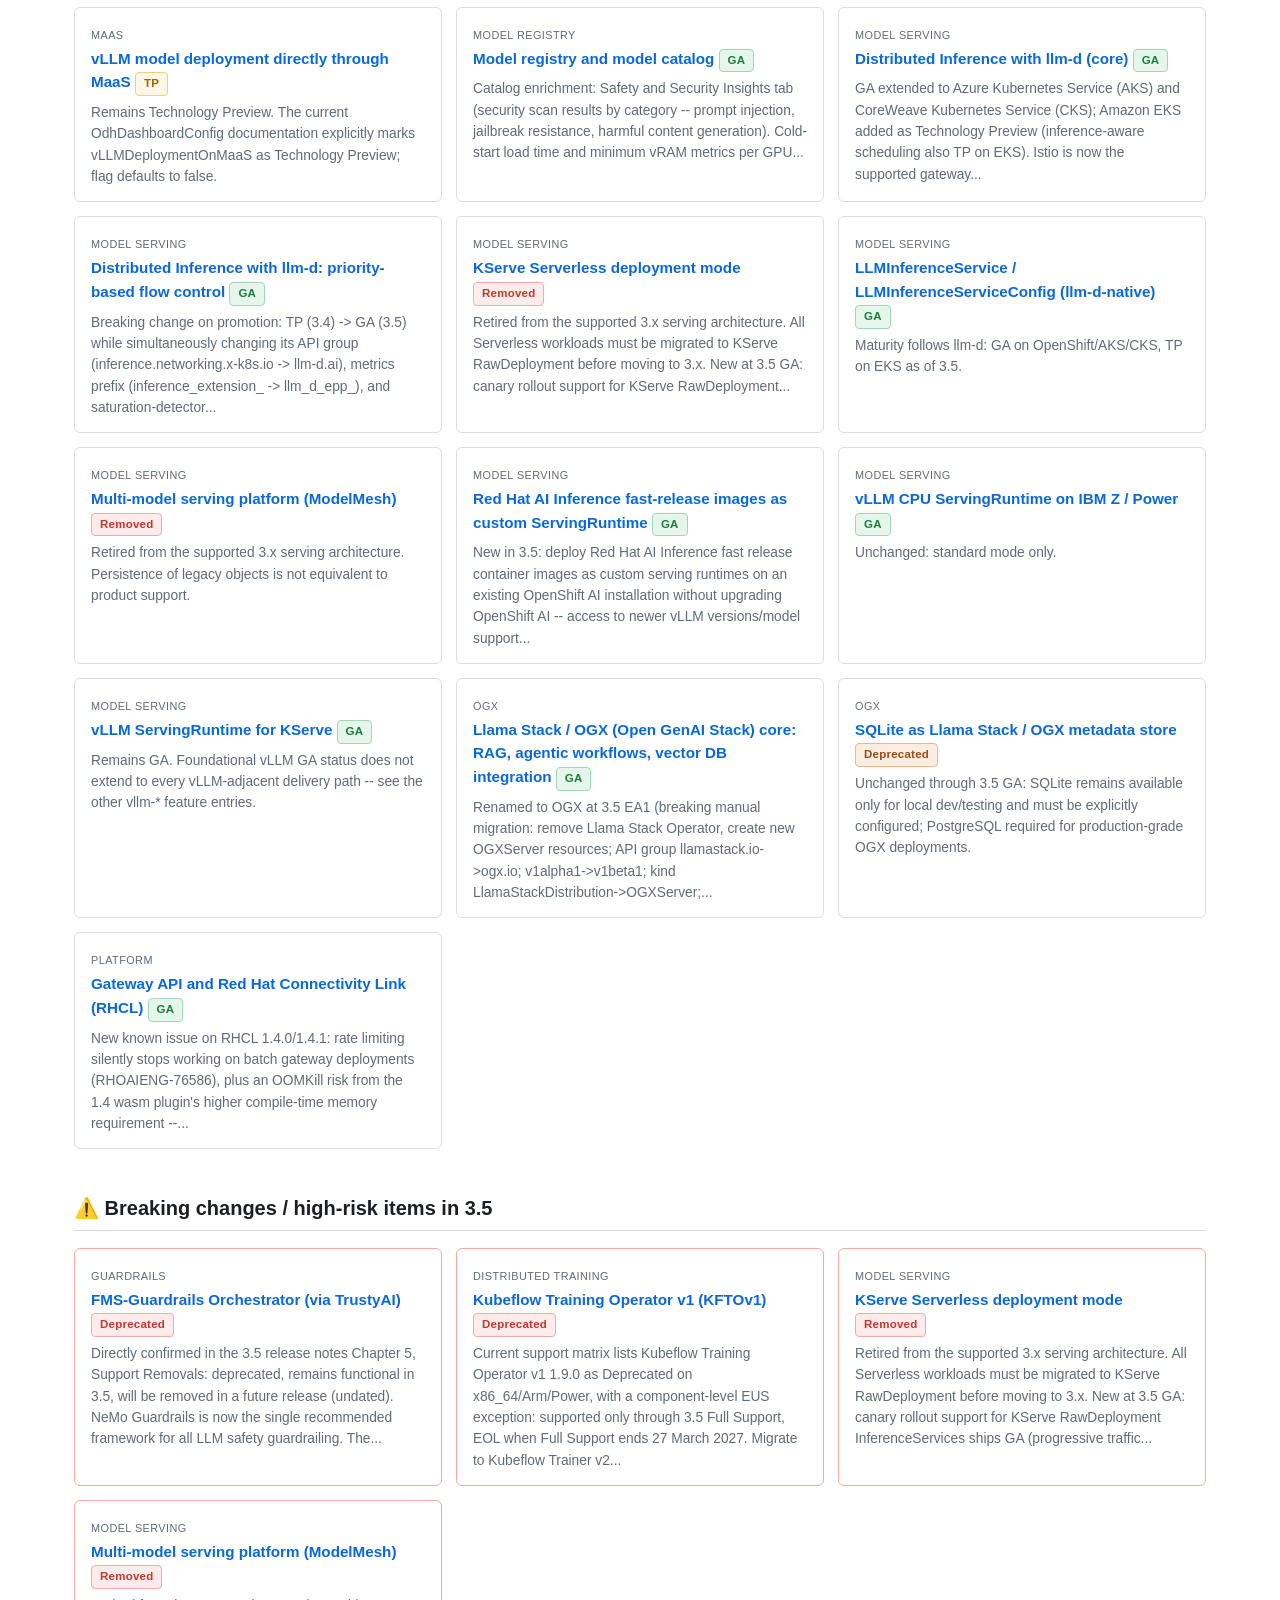
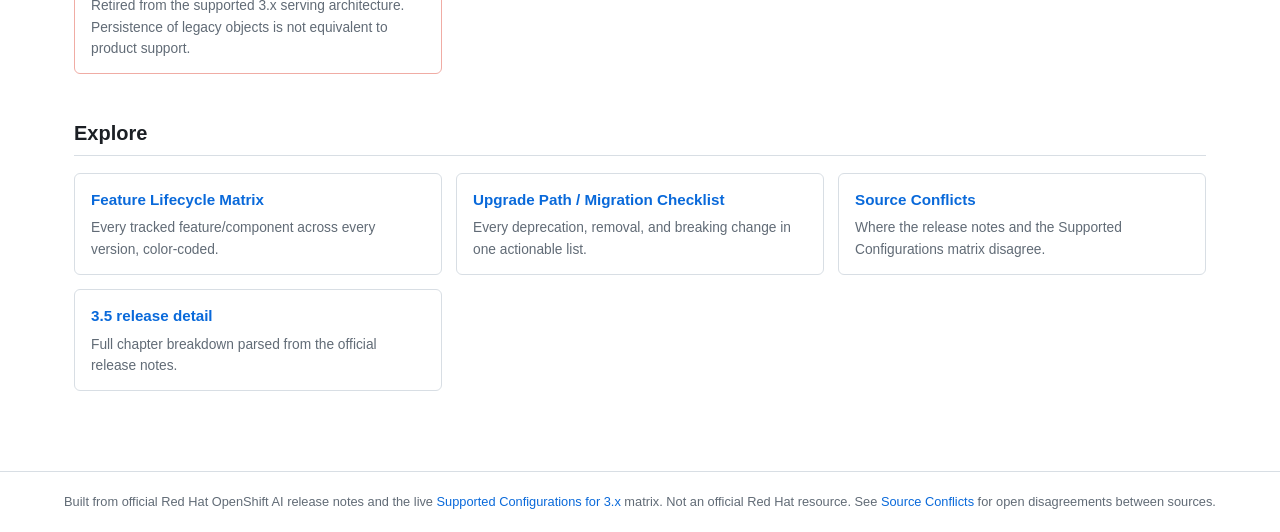
==== commit ef225945: "Pin GitHub icon to header corner so it never wraps below nav links Co-authored-by: Cursor <cursorage" ====
--- a/docs/index.html
+++ b/docs/index.html
@@ -21,12 +21,12 @@
     <a href="matrix.html">Feature Matrix</a>
     <a href="migration.html">Migration Checklist</a>
     <a href="conflicts.html">Source Conflicts</a>
-<a href="versions/3.5.html">3.5</a>    <a class="github-link" href="https://github.com/micytao/rhoai-version-tracker" target="_blank" rel="noopener" aria-label="View source on GitHub" title="View source on GitHub">
-      <svg viewBox="0 0 16 16" width="20" height="20" fill="currentColor" aria-hidden="true">
-        <path d="M8 0C3.58 0 0 3.58 0 8c0 3.54 2.29 6.53 5.47 7.59.4.07.55-.17.55-.38 0-.19-.01-.82-.01-1.49-2.01.37-2.53-.49-2.69-.94-.09-.23-.48-.94-.82-1.13-.28-.15-.68-.52-.01-.53.63-.01 1.08.58 1.23.82.72 1.21 1.87.87 2.33.66.07-.52.28-.87.51-1.07-1.78-.2-3.64-.89-3.64-3.95 0-.87.31-1.59.82-2.15-.08-.2-.36-1.02.08-2.12 0 0 .67-.21 2.2.82.64-.18 1.32-.27 2-.27.68 0 1.36.09 2 .27 1.53-1.04 2.2-.82 2.2-.82.44 1.1.16 1.92.08 2.12.51.56.82 1.27.82 2.15 0 3.07-1.87 3.75-3.65 3.95.29.25.54.73.54 1.48 0 1.07-.01 1.93-.01 2.2 0 .21.15.46.55.38A8.013 8.013 0 0016 8c0-4.42-3.58-8-8-8z"></path>
-      </svg>
-    </a>
-  </nav>
+<a href="versions/3.5.html">3.5</a>  </nav>
+  <a class="github-link" href="https://github.com/micytao/rhoai-version-tracker" target="_blank" rel="noopener" aria-label="View source on GitHub" title="View source on GitHub">
+    <svg viewBox="0 0 16 16" width="20" height="20" fill="currentColor" aria-hidden="true">
+      <path d="M8 0C3.58 0 0 3.58 0 8c0 3.54 2.29 6.53 5.47 7.59.4.07.55-.17.55-.38 0-.19-.01-.82-.01-1.49-2.01.37-2.53-.49-2.69-.94-.09-.23-.48-.94-.82-1.13-.28-.15-.68-.52-.01-.53.63-.01 1.08.58 1.23.82.72 1.21 1.87.87 2.33.66.07-.52.28-.87.51-1.07-1.78-.2-3.64-.89-3.64-3.95 0-.87.31-1.59.82-2.15-.08-.2-.36-1.02.08-2.12 0 0 .67-.21 2.2.82.64-.18 1.32-.27 2-.27.68 0 1.36.09 2 .27 1.53-1.04 2.2-.82 2.2-.82.44 1.1.16 1.92.08 2.12.51.56.82 1.27.82 2.15 0 3.07-1.87 3.75-3.65 3.95.29.25.54.73.54 1.48 0 1.07-.01 1.93-.01 2.2 0 .21.15.46.55.38A8.013 8.013 0 0016 8c0-4.42-3.58-8-8-8z"></path>
+    </svg>
+  </a>
 </header>
 <main>
 <h1>Version &amp; Feature Tracker</h1>
--- a/docs/assets/style.css
+++ b/docs/assets/style.css
@@ -52,6 +52,19 @@
   top: 0;
   z-index: 30;
 }
+/* GitHub icon is taken out of the wrapping nav flow and pinned to the
+   header's own top-right corner, so it always stays on the first row
+   next to the brand regardless of how many nav links wrap below it. */
+header.site-header .github-link {
+  position: absolute;
+  top: 14px;
+  right: 24px;
+  display: inline-flex;
+  align-items: center;
+  height: 32px;
+  color: var(--muted);
+}
+header.site-header .github-link:hover { color: var(--ink); }
 
 header.site-header .brand {
   font-weight: 700;
@@ -81,6 +94,9 @@
   display: flex;
   align-items: center;
   flex-wrap: wrap;
+  /* Reserve room on the right so wrapped links never render under the
+     absolutely-positioned GitHub icon pinned to the header corner. */
+  padding-right: 34px;
 }
 nav.site-nav a {
   margin-left: 18px;
@@ -89,13 +105,6 @@
   font-weight: 500;
 }
 nav.site-nav a:hover { color: var(--link); }
-
-nav.site-nav .github-link {
-  display: inline-flex;
-  align-items: center;
-  color: var(--muted);
-}
-nav.site-nav .github-link:hover { color: var(--ink); }
 
 main {
   max-width: 1180px;
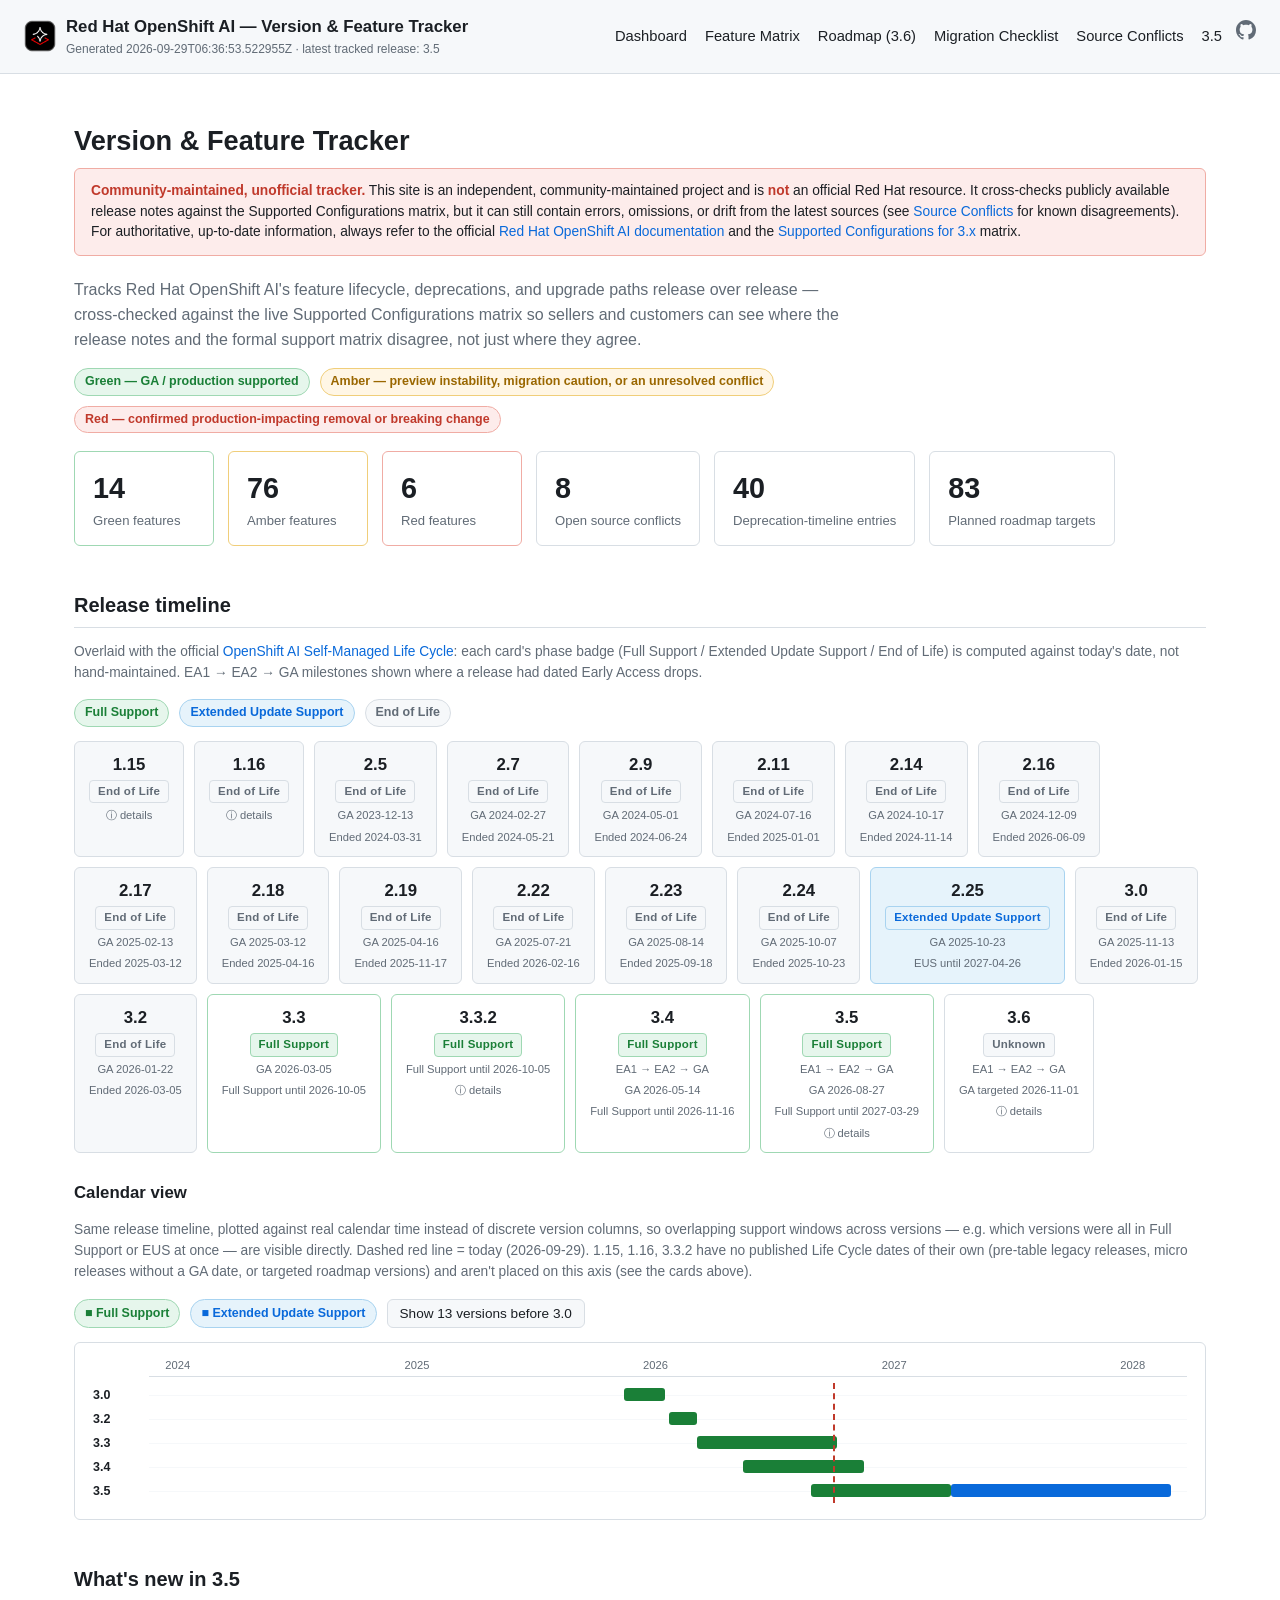
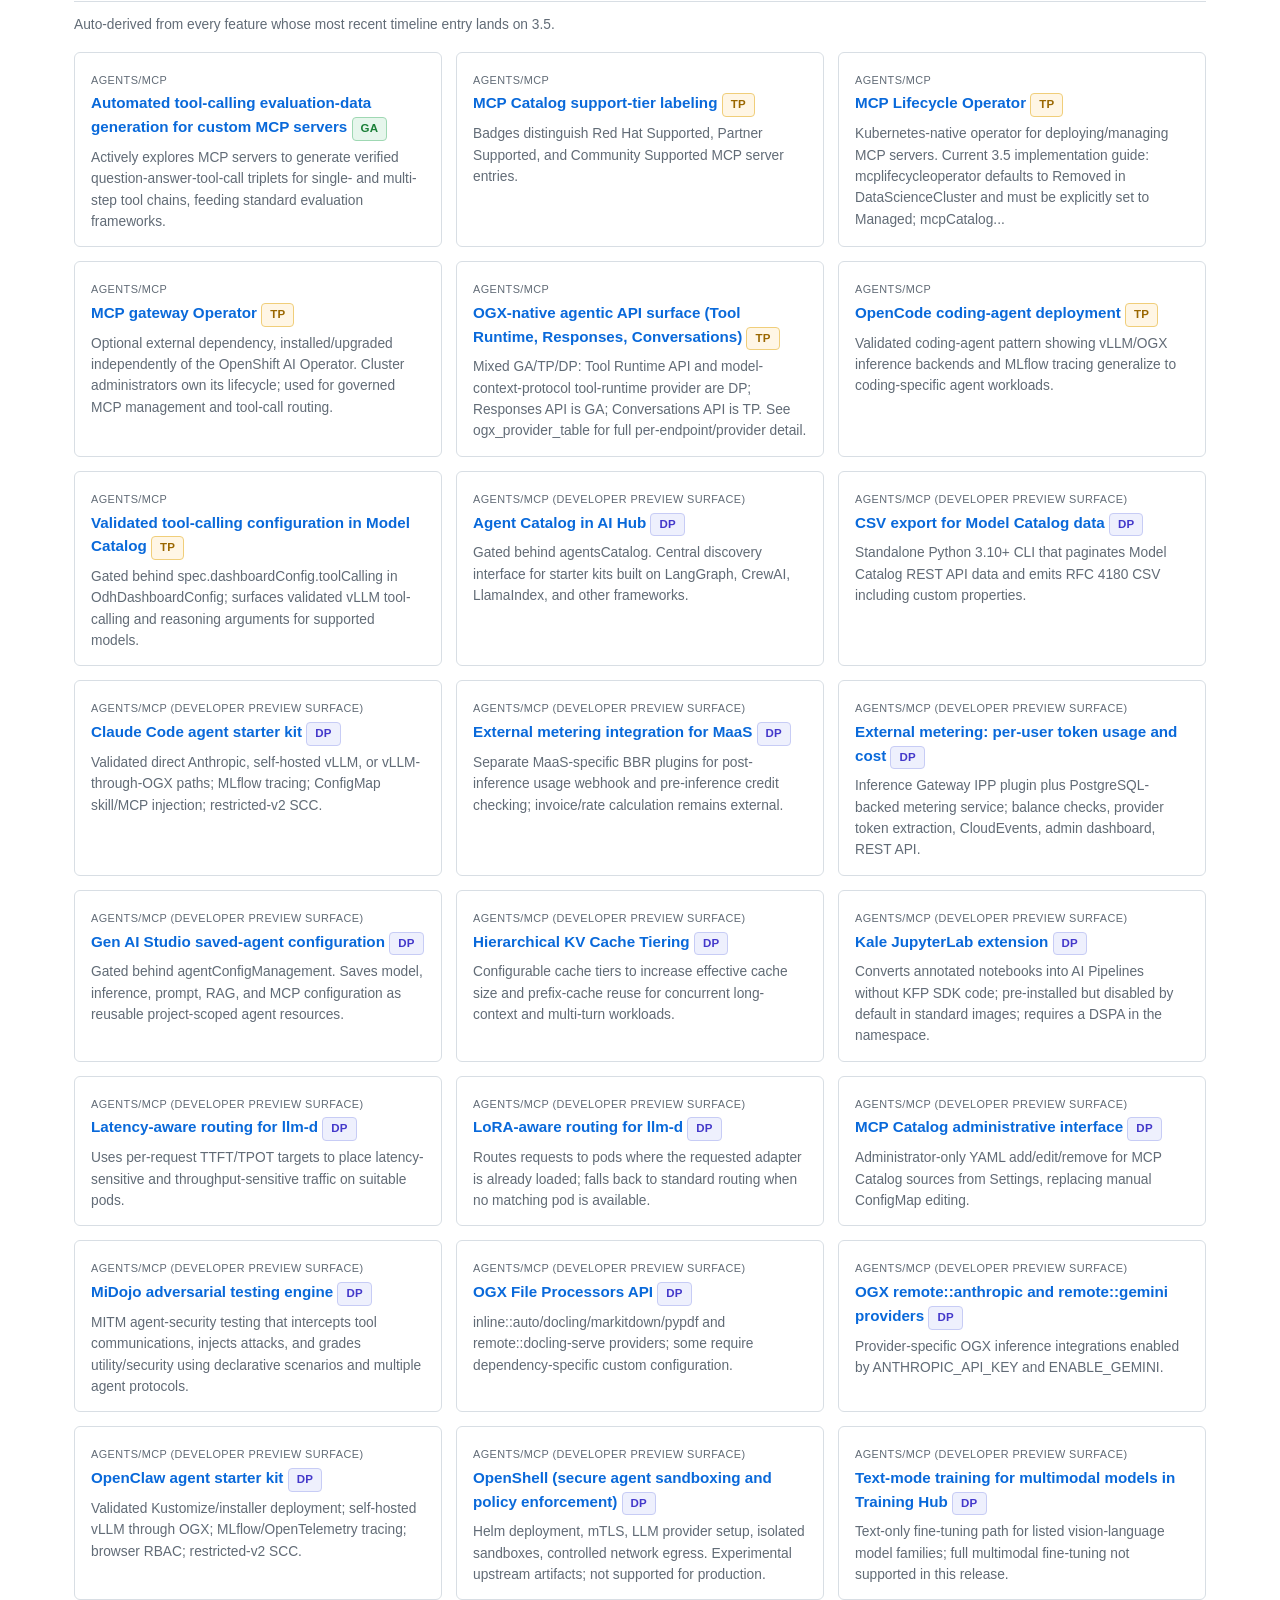
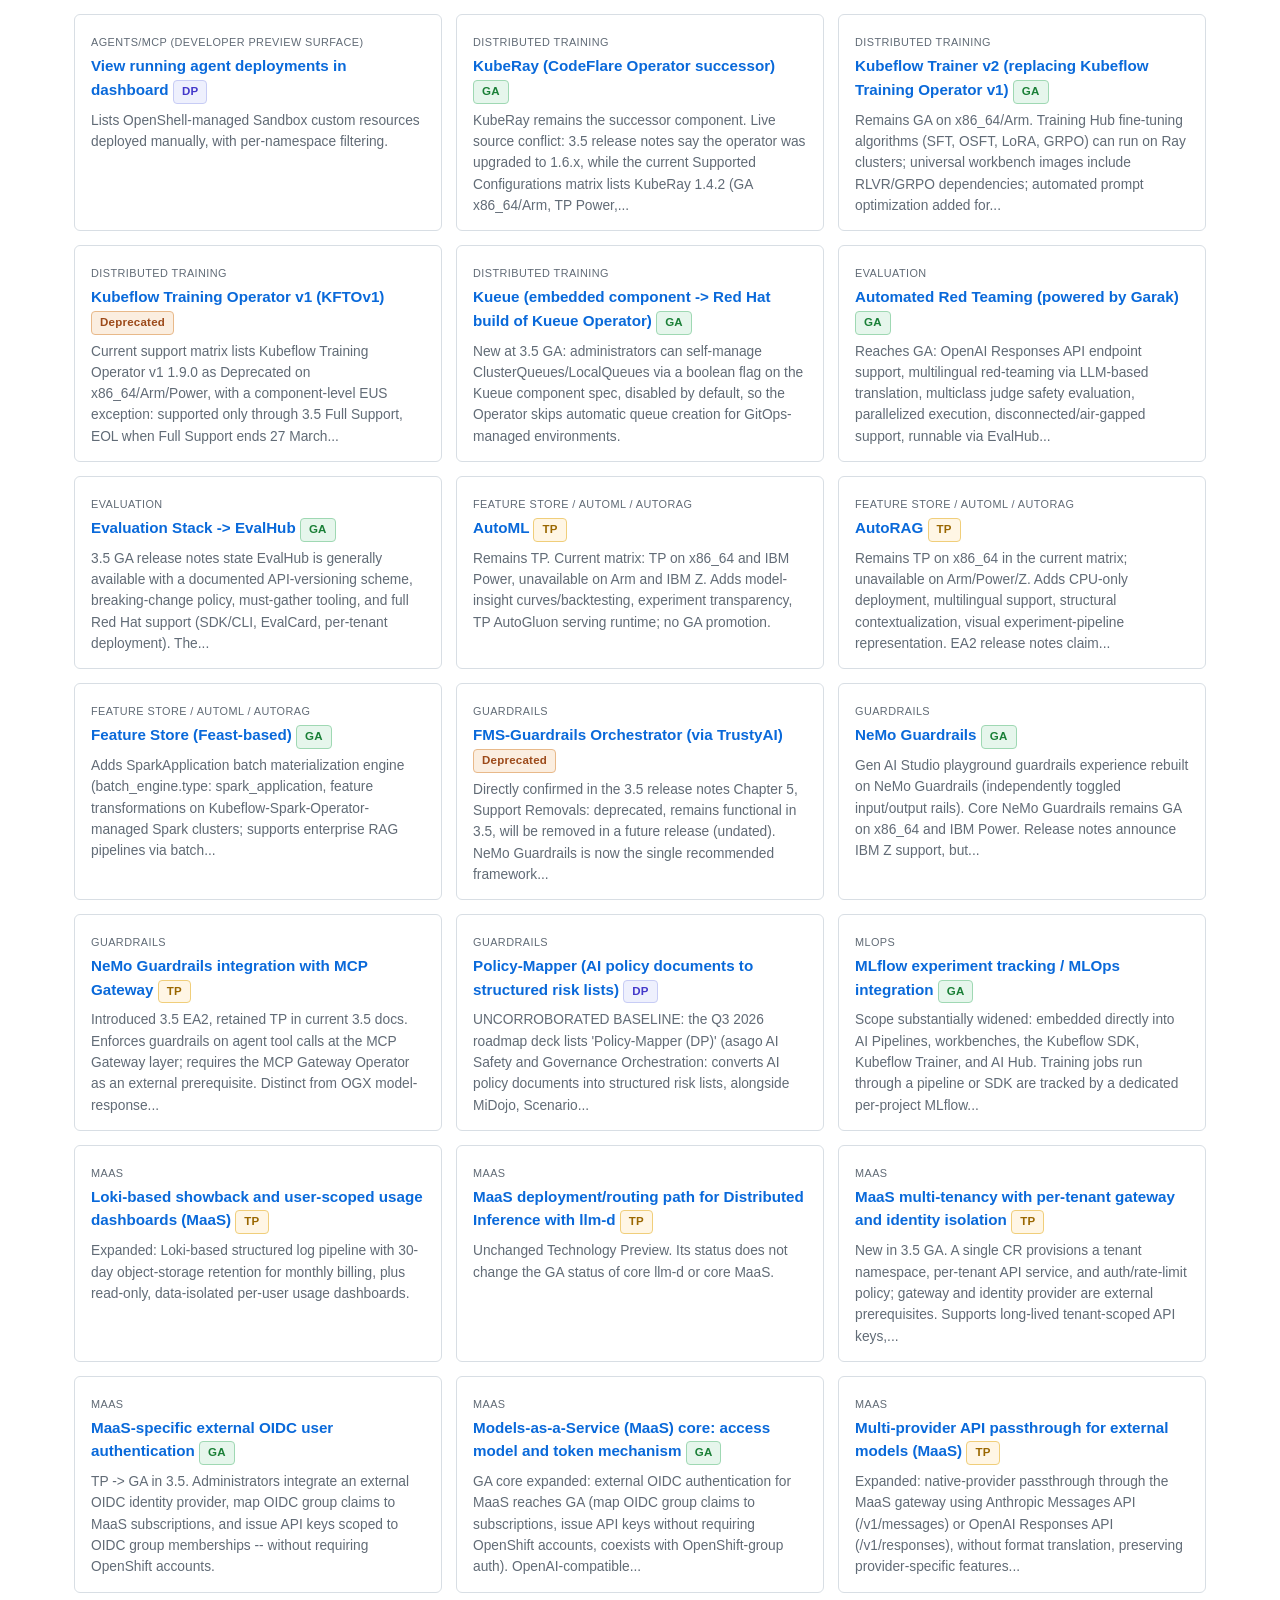
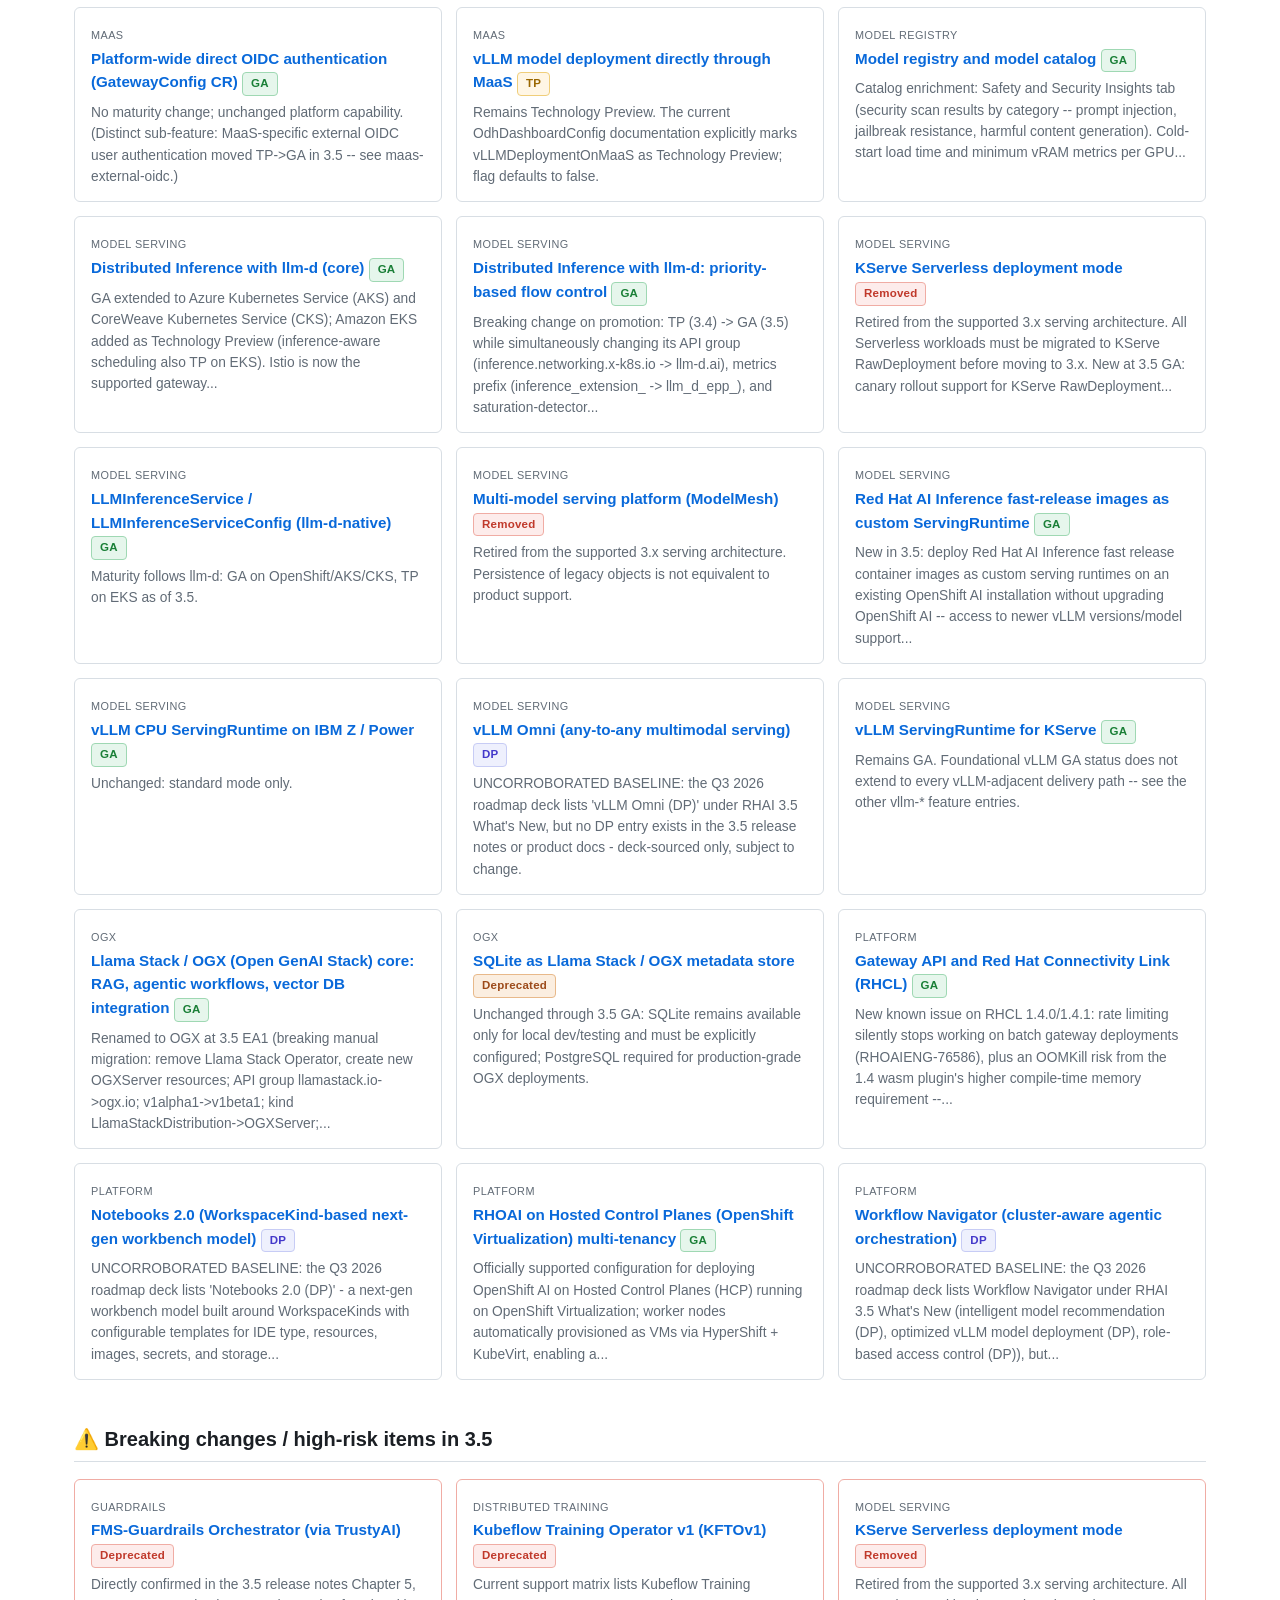
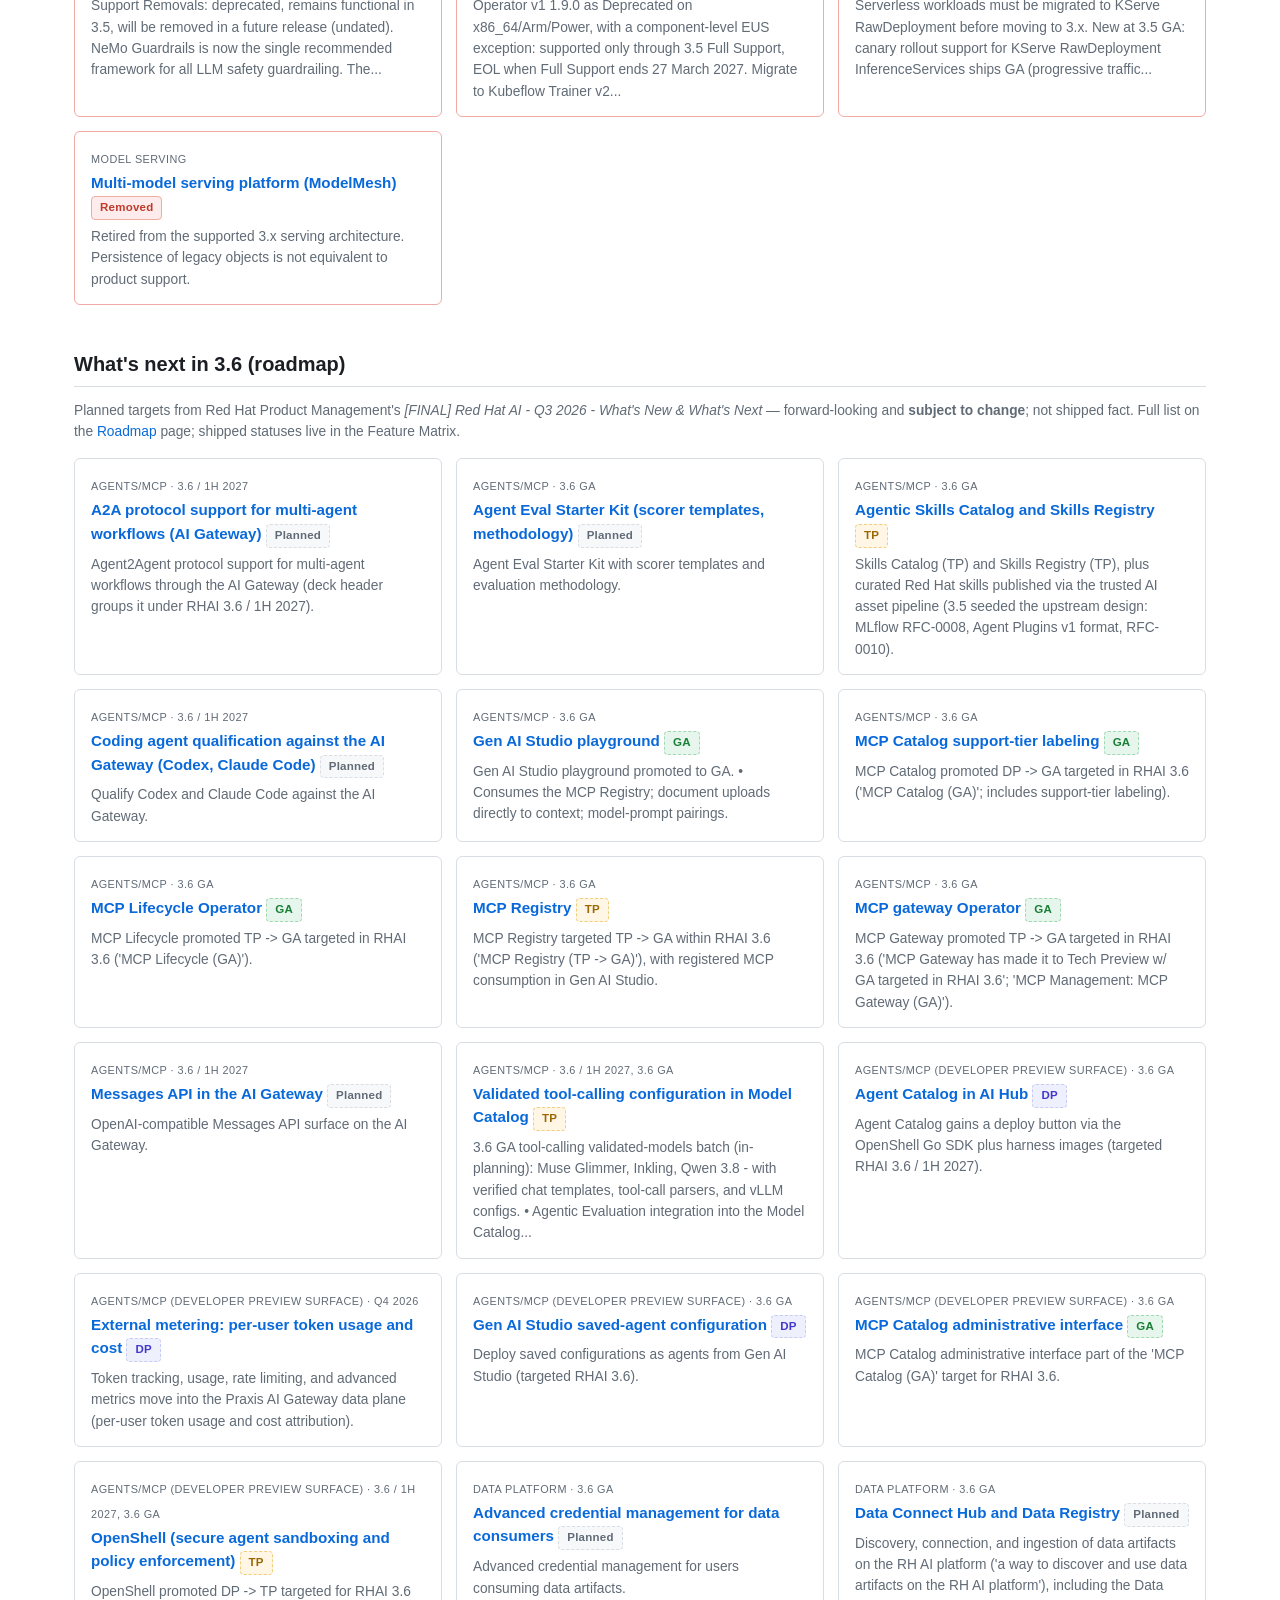
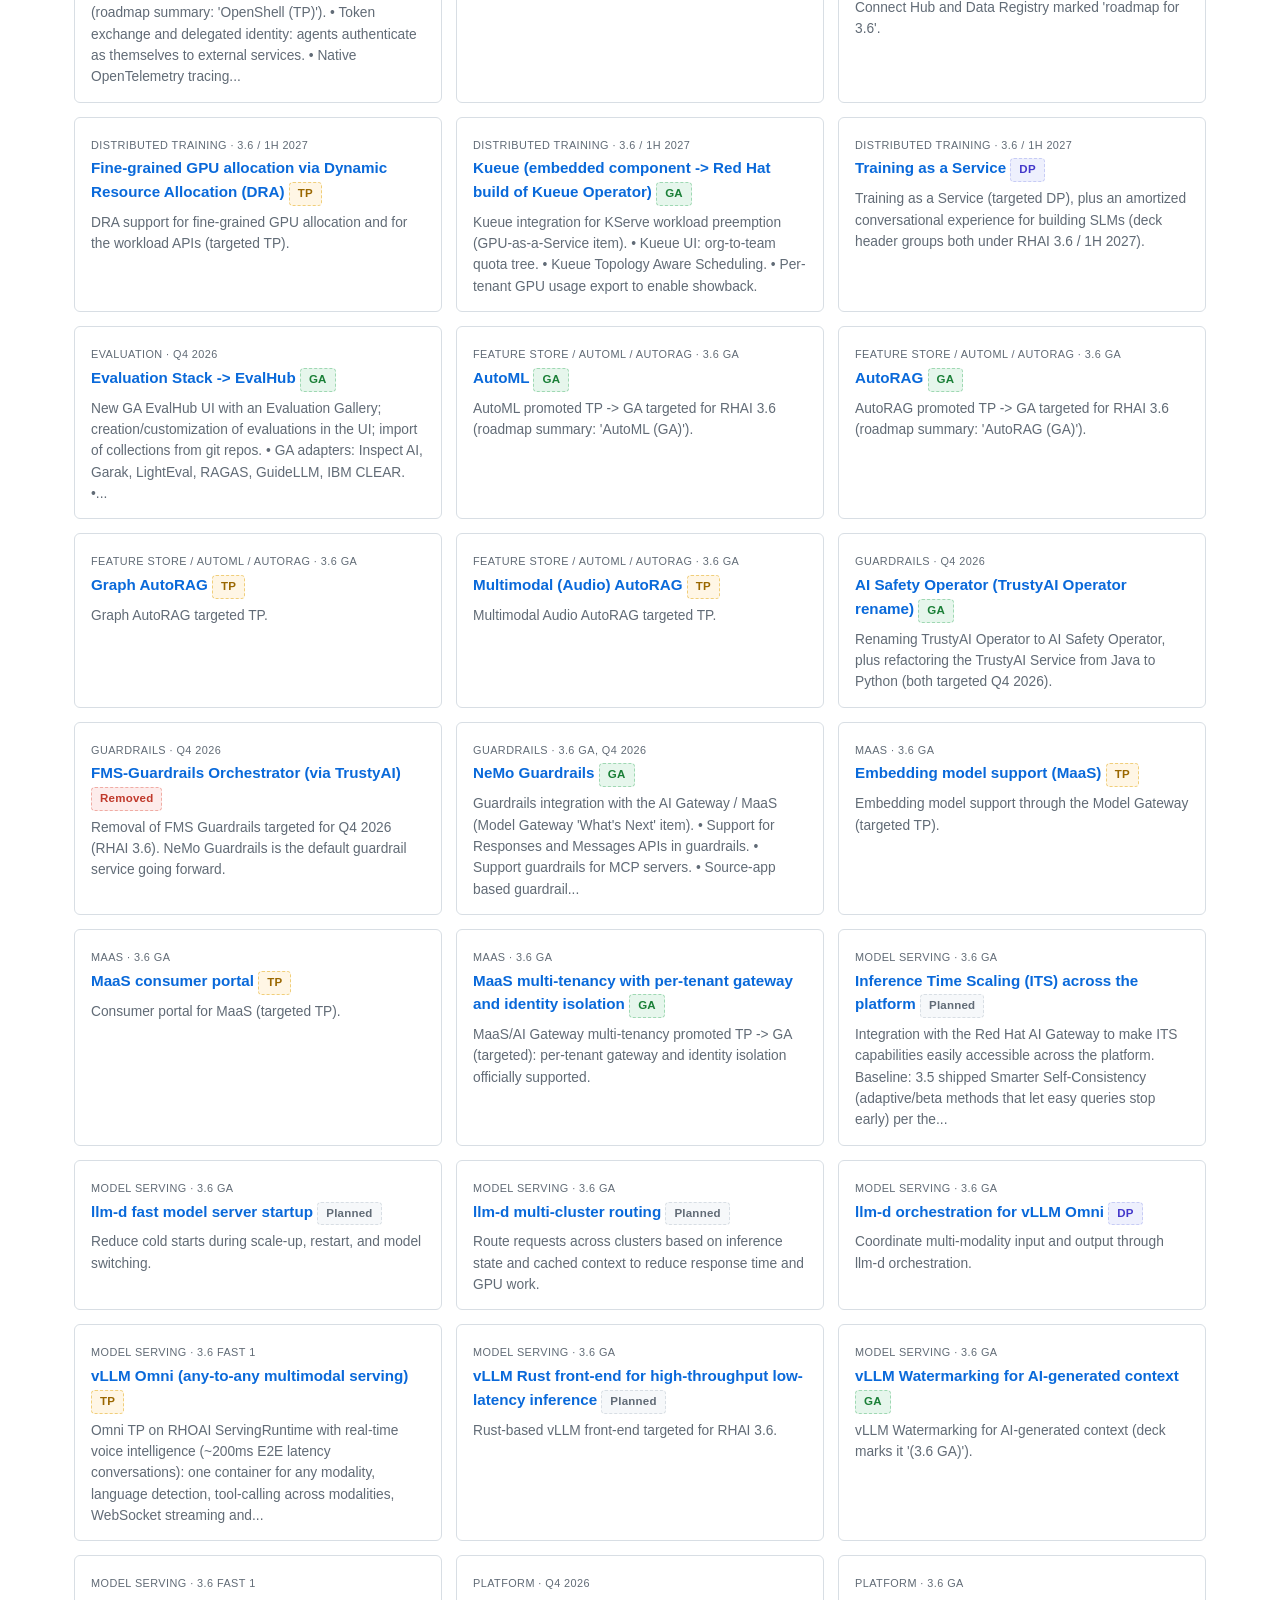
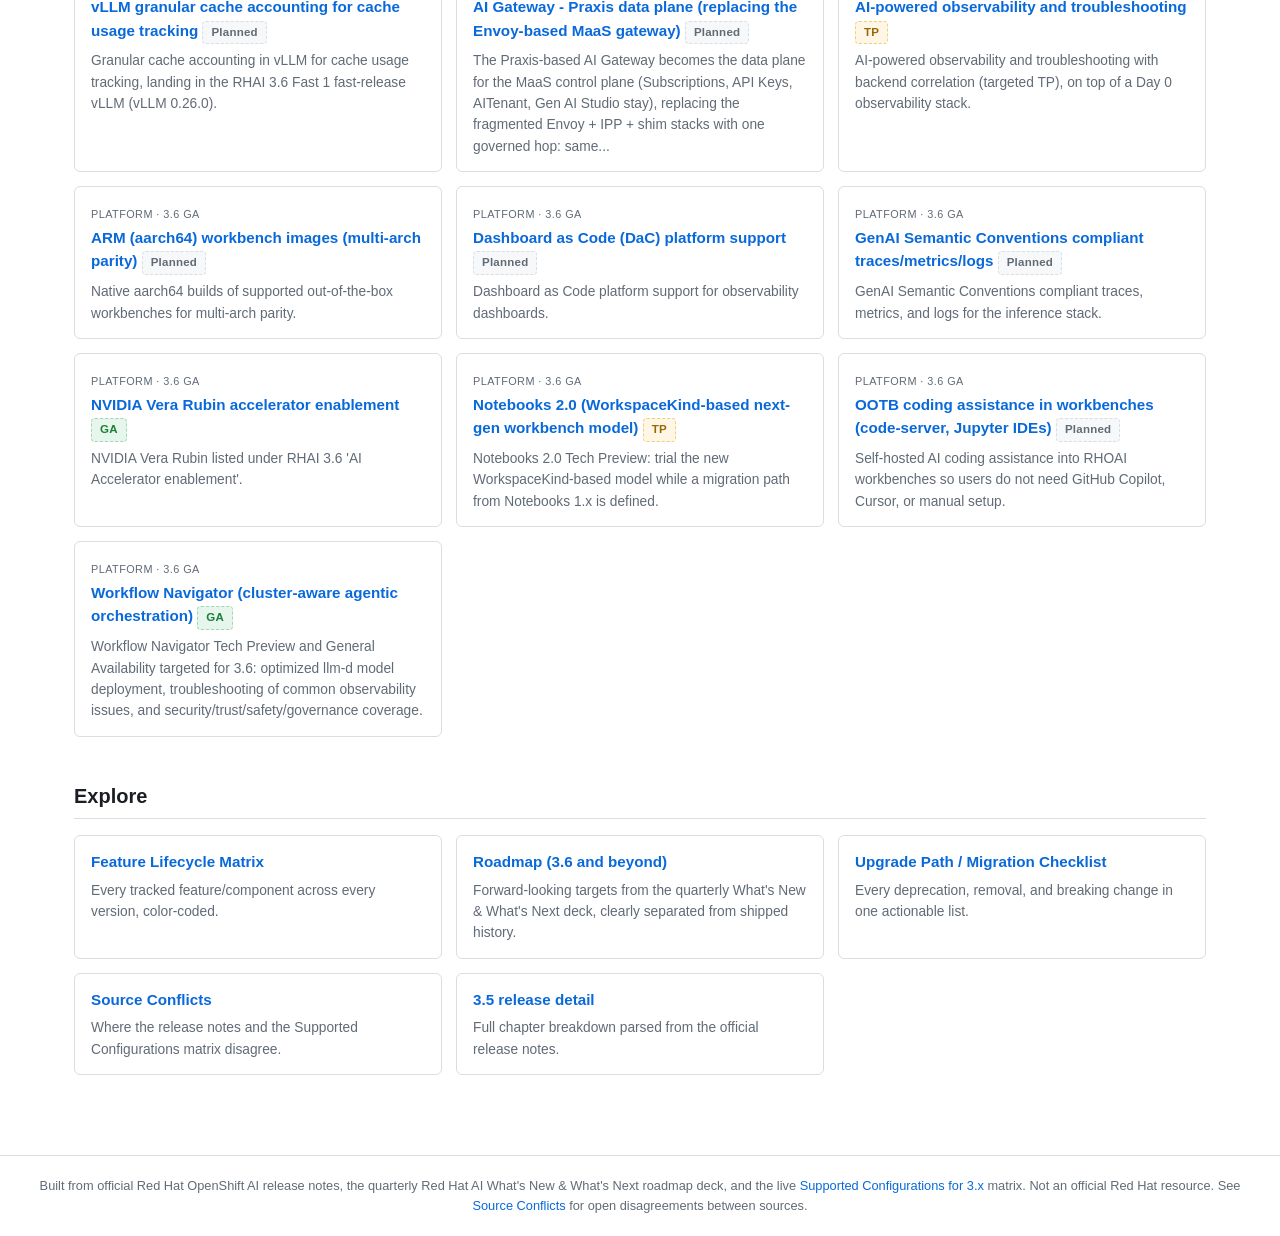
==== commit 641e8dd8: "Merge pull request #1 from eformat/main" ====
--- a/docs/index.html
+++ b/docs/index.html
@@ -13,12 +13,13 @@
     <img class="brand-icon" src="assets/favicon.png" alt="" width="32" height="32">
     <span class="brand-text">
       Red Hat OpenShift AI &mdash; Version &amp; Feature Tracker
-      <small>Generated 2026-09-14T08:26:04.479817Z &middot; latest tracked release: 3.5</small>
+      <small>Generated 2026-09-29T06:36:53.522955Z &middot; latest tracked release: 3.5</small>
     </span>
   </a>
   <nav class="site-nav">
     <a href="index.html">Dashboard</a>
     <a href="matrix.html">Feature Matrix</a>
+    <a href="roadmap.html">Roadmap (3.6)</a>
     <a href="migration.html">Migration Checklist</a>
     <a href="conflicts.html">Source Conflicts</a>
 <a href="versions/3.5.html">3.5</a>  </nav>
@@ -55,11 +56,12 @@
 </div>
 
 <div class="stat-cards">
-  <div class="stat-card green"><div class="num">13</div><div class="label">Green features</div></div>
-  <div class="stat-card amber"><div class="num">43</div><div class="label">Amber features</div></div>
-  <div class="stat-card red"><div class="num">4</div><div class="label">Red features</div></div>
-  <div class="stat-card"><div class="num">7</div><div class="label">Open source conflicts</div></div>
+  <div class="stat-card green"><div class="num">14</div><div class="label">Green features</div></div>
+  <div class="stat-card amber"><div class="num">76</div><div class="label">Amber features</div></div>
+  <div class="stat-card red"><div class="num">6</div><div class="label">Red features</div></div>
+  <div class="stat-card"><div class="num">8</div><div class="label">Open source conflicts</div></div>
   <div class="stat-card"><div class="num">40</div><div class="label">Deprecation-timeline entries</div></div>
+  <div class="stat-card"><div class="num">83</div><div class="label">Planned roadmap targets</div></div>
 </div>
 
 <h2>Release timeline</h2>
@@ -178,15 +180,20 @@
     <span class="badge lifecycle-full-support">Full Support</span>
 <div class="milestones">EA1 &rarr; EA2 &rarr; GA</div><div class="milestones">GA 2026-08-27</div>    <div class="milestones">Full Support until 2027-03-29</div>
 <div class="milestones" title="Official Life Cycle page lists GA as 2026-08-27; the 3.5 release notes/press materials state 9 September 2026. Both are reproduced -- see source_conflicts.">&#9432; details</div>  </div>
+  <div class="version-card neutral">
+    <div class="v">3.6</div>
+    <span class="badge neutral">Unknown</span>
+<div class="milestones">EA1 &rarr; EA2 &rarr; GA</div><div class="milestones">GA targeted 2026-11-01</div><div class="milestones" title="GA targeted for November 2026 per the Q3 2026 What&#39;s New &amp; What&#39;s Next roadmap deck (subject to change; exact date not announced and lifecycle dates not yet published). Targeted version: excluded from the real-time lifecycle calendar and from the &#39;latest tracked release&#39; logic.">&#9432; details</div>  </div>
 </div>
 
 <h3>Calendar view</h3>
 <p class="section-note">
   Same release timeline, plotted against real calendar time instead of discrete version columns, so overlapping
   support windows across versions &mdash; e.g. which versions were all in Full Support or EUS at once &mdash; are
-  visible directly. Dashed red line = today (2026-09-17).
+  visible directly. Dashed red line = today (2026-09-29).
   1.15, 1.16, 3.3.2 have
-  no official Life Cycle GA date on their own and aren't placed on this axis (see the cards above).
+  no published Life Cycle dates of their own (pre-table legacy releases, micro releases without a GA date, or
+  targeted roadmap versions) and aren't placed on this axis (see the cards above).
 </p>
 <div class="legend">
   <span class="chip lifecycle-full-support">&#9632; Full Support</span>
@@ -210,7 +217,7 @@
     <div class="timeline-labels">
 <div class="timeline-lane-label legacy-lane">2.5</div><div class="timeline-lane-label legacy-lane">2.7</div><div class="timeline-lane-label legacy-lane">2.9</div><div class="timeline-lane-label legacy-lane">2.11</div><div class="timeline-lane-label legacy-lane">2.14</div><div class="timeline-lane-label legacy-lane">2.16</div><div class="timeline-lane-label legacy-lane">2.17</div><div class="timeline-lane-label legacy-lane">2.18</div><div class="timeline-lane-label legacy-lane">2.19</div><div class="timeline-lane-label legacy-lane">2.22</div><div class="timeline-lane-label legacy-lane">2.23</div><div class="timeline-lane-label legacy-lane">2.24</div><div class="timeline-lane-label legacy-lane">2.25</div><div class="timeline-lane-label">3.0</div><div class="timeline-lane-label">3.2</div><div class="timeline-lane-label">3.3</div><div class="timeline-lane-label">3.4</div><div class="timeline-lane-label">3.5</div>    </div>
     <div class="timeline-tracks">
-      <div class="timeline-today-line" style="left: 65.11%" title="Today (2026-09-17)"></div>
+      <div class="timeline-today-line" style="left: 65.87%" title="Today (2026-09-29)"></div>
       <div class="timeline-lane-track legacy-lane">
         <div class="timeline-bar lifecycle-full-support" style="left:1.57%; width:6.869999999999999%" title="2.5: Full Support 2023-12-13 → 2024-03-31"></div>
       </div>
@@ -461,6 +468,11 @@
     <p>Introduced 3.5 EA2, retained TP in current 3.5 docs. Enforces guardrails on agent tool calls at the MCP Gateway layer; requires the MCP Gateway Operator as an external prerequisite. Distinct from OGX model-response...</p>
   </div>
   <div class="item-card">
+    <span class="tag">Guardrails</span>
+    <h4><a href="matrix.html#policy-mapper">Policy-Mapper (AI policy documents to structured risk lists)</a> <span class="badge status-dp">DP</span></h4>
+    <p>UNCORROBORATED BASELINE: the Q3 2026 roadmap deck lists &#39;Policy-Mapper (DP)&#39; (asago AI Safety and Governance Orchestration: converts AI policy documents into structured risk lists, alongside MiDojo, Scenario...</p>
+  </div>
+  <div class="item-card">
     <span class="tag">MLOps</span>
     <h4><a href="matrix.html#mlflow">MLflow experiment tracking / MLOps integration</a> <span class="badge status-ga">GA</span></h4>
     <p>Scope substantially widened: embedded directly into AI Pipelines, workbenches, the Kubeflow SDK, Kubeflow Trainer, and AI Hub. Training jobs run through a pipeline or SDK are tracked by a dedicated per-project MLflow...</p>
@@ -547,6 +559,11 @@
   </div>
   <div class="item-card">
     <span class="tag">Model Serving</span>
+    <h4><a href="matrix.html#vllm-omni">vLLM Omni (any-to-any multimodal serving)</a> <span class="badge status-dp">DP</span></h4>
+    <p>UNCORROBORATED BASELINE: the Q3 2026 roadmap deck lists &#39;vLLM Omni (DP)&#39; under RHAI 3.5 What&#39;s New, but no DP entry exists in the 3.5 release notes or product docs - deck-sourced only, subject to change.</p>
+  </div>
+  <div class="item-card">
+    <span class="tag">Model Serving</span>
     <h4><a href="matrix.html#vllm-kserve-runtime">vLLM ServingRuntime for KServe</a> <span class="badge status-ga">GA</span></h4>
     <p>Remains GA. Foundational vLLM GA status does not extend to every vLLM-adjacent delivery path -- see the other vllm-* feature entries.</p>
   </div>
@@ -564,6 +581,21 @@
     <span class="tag">Platform</span>
     <h4><a href="matrix.html#gateway-api-rhcl">Gateway API and Red Hat Connectivity Link (RHCL)</a> <span class="badge status-ga">GA</span></h4>
     <p>New known issue on RHCL 1.4.0/1.4.1: rate limiting silently stops working on batch gateway deployments (RHOAIENG-76586), plus an OOMKill risk from the 1.4 wasm plugin&#39;s higher compile-time memory requirement --...</p>
+  </div>
+  <div class="item-card">
+    <span class="tag">Platform</span>
+    <h4><a href="matrix.html#notebooks-2.0">Notebooks 2.0 (WorkspaceKind-based next-gen workbench model)</a> <span class="badge status-dp">DP</span></h4>
+    <p>UNCORROBORATED BASELINE: the Q3 2026 roadmap deck lists &#39;Notebooks 2.0 (DP)&#39; - a next-gen workbench model built around WorkspaceKinds with configurable templates for IDE type, resources, images, secrets, and storage...</p>
+  </div>
+  <div class="item-card">
+    <span class="tag">Platform</span>
+    <h4><a href="matrix.html#hcp-virtualization-multitenancy">RHOAI on Hosted Control Planes (OpenShift Virtualization) multi-tenancy</a> <span class="badge status-ga">GA</span></h4>
+    <p>Officially supported configuration for deploying OpenShift AI on Hosted Control Planes (HCP) running on OpenShift Virtualization; worker nodes automatically provisioned as VMs via HyperShift + KubeVirt, enabling a...</p>
+  </div>
+  <div class="item-card">
+    <span class="tag">Platform</span>
+    <h4><a href="matrix.html#workflow-navigator">Workflow Navigator (cluster-aware agentic orchestration)</a> <span class="badge status-dp">DP</span></h4>
+    <p>UNCORROBORATED BASELINE: the Q3 2026 roadmap deck lists Workflow Navigator under RHAI 3.5 What&#39;s New (intelligent model recommendation (DP), optimized vLLM model deployment (DP), role-based access control (DP)), but...</p>
   </div>
 </div>
 
@@ -591,9 +623,265 @@
   </div>
 </div>
 
+<h2>What's next in 3.6 (roadmap)</h2>
+<p class="section-note">
+  Planned targets from Red Hat Product Management's
+<em>[FINAL] Red Hat AI - Q3 2026 - What&#39;s New &amp; What&#39;s Next</em> &mdash;
+  forward-looking and <strong>subject to change</strong>; not shipped fact. Full list on the
+  <a href="roadmap.html">Roadmap</a> page; shipped statuses live in the Feature Matrix.
+</p>
+<div class="card-grid">
+  <div class="item-card roadmap-card">
+    <span class="tag">Agents/MCP &middot; 3.6 / 1H 2027</span>
+    <h4><a href="matrix.html#a2a-protocol-ai-gateway">A2A protocol support for multi-agent workflows (AI Gateway)</a> <span class="badge planned neutral">Planned</span></h4>
+    <p>Agent2Agent protocol support for multi-agent workflows through the AI Gateway (deck header groups it under RHAI 3.6 / 1H 2027).</p>
+  </div>
+  <div class="item-card roadmap-card">
+    <span class="tag">Agents/MCP &middot; 3.6 GA</span>
+    <h4><a href="matrix.html#agent-eval-starter-kit">Agent Eval Starter Kit (scorer templates, methodology)</a> <span class="badge planned neutral">Planned</span></h4>
+    <p>Agent Eval Starter Kit with scorer templates and evaluation methodology.</p>
+  </div>
+  <div class="item-card roadmap-card">
+    <span class="tag">Agents/MCP &middot; 3.6 GA</span>
+    <h4><a href="matrix.html#skills-catalog-registry">Agentic Skills Catalog and Skills Registry</a> <span class="badge planned status-tp">TP</span></h4>
+    <p>Skills Catalog (TP) and Skills Registry (TP), plus curated Red Hat skills published via the trusted AI asset pipeline (3.5 seeded the upstream design: MLflow RFC-0008, Agent Plugins v1 format, RFC-0010).</p>
+  </div>
+  <div class="item-card roadmap-card">
+    <span class="tag">Agents/MCP &middot; 3.6 / 1H 2027</span>
+    <h4><a href="matrix.html#coding-agent-qualification">Coding agent qualification against the AI Gateway (Codex, Claude Code)</a> <span class="badge planned neutral">Planned</span></h4>
+    <p>Qualify Codex and Claude Code against the AI Gateway.</p>
+  </div>
+  <div class="item-card roadmap-card">
+    <span class="tag">Agents/MCP &middot; 3.6 GA</span>
+    <h4><a href="matrix.html#genai-studio-playground">Gen AI Studio playground</a> <span class="badge planned status-ga">GA</span></h4>
+    <p>Gen AI Studio playground promoted to GA. • Consumes the MCP Registry; document uploads directly to context; model-prompt pairings.</p>
+  </div>
+  <div class="item-card roadmap-card">
+    <span class="tag">Agents/MCP &middot; 3.6 GA</span>
+    <h4><a href="matrix.html#mcp-catalog-tier-labeling">MCP Catalog support-tier labeling</a> <span class="badge planned status-ga">GA</span></h4>
+    <p>MCP Catalog promoted DP -&gt; GA targeted in RHAI 3.6 (&#39;MCP Catalog (GA)&#39;; includes support-tier labeling).</p>
+  </div>
+  <div class="item-card roadmap-card">
+    <span class="tag">Agents/MCP &middot; 3.6 GA</span>
+    <h4><a href="matrix.html#mcp-lifecycle-operator">MCP Lifecycle Operator</a> <span class="badge planned status-ga">GA</span></h4>
+    <p>MCP Lifecycle promoted TP -&gt; GA targeted in RHAI 3.6 (&#39;MCP Lifecycle (GA)&#39;).</p>
+  </div>
+  <div class="item-card roadmap-card">
+    <span class="tag">Agents/MCP &middot; 3.6 GA</span>
+    <h4><a href="matrix.html#mcp-registry">MCP Registry</a> <span class="badge planned status-tp">TP</span></h4>
+    <p>MCP Registry targeted TP -&gt; GA within RHAI 3.6 (&#39;MCP Registry (TP -&gt; GA)&#39;), with registered MCP consumption in Gen AI Studio.</p>
+  </div>
+  <div class="item-card roadmap-card">
+    <span class="tag">Agents/MCP &middot; 3.6 GA</span>
+    <h4><a href="matrix.html#mcp-gateway-operator">MCP gateway Operator</a> <span class="badge planned status-ga">GA</span></h4>
+    <p>MCP Gateway promoted TP -&gt; GA targeted in RHAI 3.6 (&#39;MCP Gateway has made it to Tech Preview w/ GA targeted in RHAI 3.6&#39;; &#39;MCP Management: MCP Gateway (GA)&#39;).</p>
+  </div>
+  <div class="item-card roadmap-card">
+    <span class="tag">Agents/MCP &middot; 3.6 / 1H 2027</span>
+    <h4><a href="matrix.html#messages-api-ai-gateway">Messages API in the AI Gateway</a> <span class="badge planned neutral">Planned</span></h4>
+    <p>OpenAI-compatible Messages API surface on the AI Gateway.</p>
+  </div>
+  <div class="item-card roadmap-card">
+    <span class="tag">Agents/MCP &middot; 3.6 / 1H 2027, 3.6 GA</span>
+    <h4><a href="matrix.html#validated-tool-calling-catalog">Validated tool-calling configuration in Model Catalog</a> <span class="badge planned status-tp">TP</span></h4>
+    <p>3.6 GA tool-calling validated-models batch (in-planning): Muse Glimmer, Inkling, Qwen 3.8 - with verified chat templates, tool-call parsers, and vLLM configs. • Agentic Evaluation integration into the Model Catalog...</p>
+  </div>
+  <div class="item-card roadmap-card">
+    <span class="tag">Agents/MCP (Developer Preview surface) &middot; 3.6 GA</span>
+    <h4><a href="matrix.html#agent-catalog-aihub">Agent Catalog in AI Hub</a> <span class="badge planned status-dp">DP</span></h4>
+    <p>Agent Catalog gains a deploy button via the OpenShell Go SDK plus harness images (targeted RHAI 3.6 / 1H 2027).</p>
+  </div>
+  <div class="item-card roadmap-card">
+    <span class="tag">Agents/MCP (Developer Preview surface) &middot; Q4 2026</span>
+    <h4><a href="matrix.html#external-metering-general">External metering: per-user token usage and cost</a> <span class="badge planned status-dp">DP</span></h4>
+    <p>Token tracking, usage, rate limiting, and advanced metrics move into the Praxis AI Gateway data plane (per-user token usage and cost attribution).</p>
+  </div>
+  <div class="item-card roadmap-card">
+    <span class="tag">Agents/MCP (Developer Preview surface) &middot; 3.6 GA</span>
+    <h4><a href="matrix.html#genai-studio-saved-agent">Gen AI Studio saved-agent configuration</a> <span class="badge planned status-dp">DP</span></h4>
+    <p>Deploy saved configurations as agents from Gen AI Studio (targeted RHAI 3.6).</p>
+  </div>
+  <div class="item-card roadmap-card">
+    <span class="tag">Agents/MCP (Developer Preview surface) &middot; 3.6 GA</span>
+    <h4><a href="matrix.html#mcp-catalog-admin-ui">MCP Catalog administrative interface</a> <span class="badge planned status-ga">GA</span></h4>
+    <p>MCP Catalog administrative interface part of the &#39;MCP Catalog (GA)&#39; target for RHAI 3.6.</p>
+  </div>
+  <div class="item-card roadmap-card">
+    <span class="tag">Agents/MCP (Developer Preview surface) &middot; 3.6 / 1H 2027, 3.6 GA</span>
+    <h4><a href="matrix.html#openshell">OpenShell (secure agent sandboxing and policy enforcement)</a> <span class="badge planned status-tp">TP</span></h4>
+    <p>OpenShell promoted DP -&gt; TP targeted for RHAI 3.6 (roadmap summary: &#39;OpenShell (TP)&#39;). • Token exchange and delegated identity: agents authenticate as themselves to external services. • Native OpenTelemetry tracing...</p>
+  </div>
+  <div class="item-card roadmap-card">
+    <span class="tag">Data Platform &middot; 3.6 GA</span>
+    <h4><a href="matrix.html#data-credential-management">Advanced credential management for data consumers</a> <span class="badge planned neutral">Planned</span></h4>
+    <p>Advanced credential management for users consuming data artifacts.</p>
+  </div>
+  <div class="item-card roadmap-card">
+    <span class="tag">Data Platform &middot; 3.6 GA</span>
+    <h4><a href="matrix.html#data-connect-hub">Data Connect Hub and Data Registry</a> <span class="badge planned neutral">Planned</span></h4>
+    <p>Discovery, connection, and ingestion of data artifacts on the RH AI platform (&#39;a way to discover and use data artifacts on the RH AI platform&#39;), including the Data Connect Hub and Data Registry marked &#39;roadmap for 3.6&#39;.</p>
+  </div>
+  <div class="item-card roadmap-card">
+    <span class="tag">Distributed Training &middot; 3.6 / 1H 2027</span>
+    <h4><a href="matrix.html#dra-fine-grained-gpu">Fine-grained GPU allocation via Dynamic Resource Allocation (DRA)</a> <span class="badge planned status-tp">TP</span></h4>
+    <p>DRA support for fine-grained GPU allocation and for the workload APIs (targeted TP).</p>
+  </div>
+  <div class="item-card roadmap-card">
+    <span class="tag">Distributed Training &middot; 3.6 / 1H 2027</span>
+    <h4><a href="matrix.html#kueue">Kueue (embedded component -&gt; Red Hat build of Kueue Operator)</a> <span class="badge planned status-ga">GA</span></h4>
+    <p>Kueue integration for KServe workload preemption (GPU-as-a-Service item). • Kueue UI: org-to-team quota tree. • Kueue Topology Aware Scheduling. • Per-tenant GPU usage export to enable showback.</p>
+  </div>
+  <div class="item-card roadmap-card">
+    <span class="tag">Distributed Training &middot; 3.6 / 1H 2027</span>
+    <h4><a href="matrix.html#training-as-a-service">Training as a Service</a> <span class="badge planned status-dp">DP</span></h4>
+    <p>Training as a Service (targeted DP), plus an amortized conversational experience for building SLMs (deck header groups both under RHAI 3.6 / 1H 2027).</p>
+  </div>
+  <div class="item-card roadmap-card">
+    <span class="tag">Evaluation &middot; Q4 2026</span>
+    <h4><a href="matrix.html#evalhub">Evaluation Stack -&gt; EvalHub</a> <span class="badge planned status-ga">GA</span></h4>
+    <p>New GA EvalHub UI with an Evaluation Gallery; creation/customization of evaluations in the UI; import of collections from git repos. • GA adapters: Inspect AI, Garak, LightEval, RAGAS, GuideLLM, IBM CLEAR. •...</p>
+  </div>
+  <div class="item-card roadmap-card">
+    <span class="tag">Feature Store / AutoML / AutoRAG &middot; 3.6 GA</span>
+    <h4><a href="matrix.html#automl">AutoML</a> <span class="badge planned status-ga">GA</span></h4>
+    <p>AutoML promoted TP -&gt; GA targeted for RHAI 3.6 (roadmap summary: &#39;AutoML (GA)&#39;).</p>
+  </div>
+  <div class="item-card roadmap-card">
+    <span class="tag">Feature Store / AutoML / AutoRAG &middot; 3.6 GA</span>
+    <h4><a href="matrix.html#autorag">AutoRAG</a> <span class="badge planned status-ga">GA</span></h4>
+    <p>AutoRAG promoted TP -&gt; GA targeted for RHAI 3.6 (roadmap summary: &#39;AutoRAG (GA)&#39;).</p>
+  </div>
+  <div class="item-card roadmap-card">
+    <span class="tag">Feature Store / AutoML / AutoRAG &middot; 3.6 GA</span>
+    <h4><a href="matrix.html#graph-autorag">Graph AutoRAG</a> <span class="badge planned status-tp">TP</span></h4>
+    <p>Graph AutoRAG targeted TP.</p>
+  </div>
+  <div class="item-card roadmap-card">
+    <span class="tag">Feature Store / AutoML / AutoRAG &middot; 3.6 GA</span>
+    <h4><a href="matrix.html#multimodal-autorag">Multimodal (Audio) AutoRAG</a> <span class="badge planned status-tp">TP</span></h4>
+    <p>Multimodal Audio AutoRAG targeted TP.</p>
+  </div>
+  <div class="item-card roadmap-card">
+    <span class="tag">Guardrails &middot; Q4 2026</span>
+    <h4><a href="matrix.html#ai-safety-operator">AI Safety Operator (TrustyAI Operator rename)</a> <span class="badge planned status-ga">GA</span></h4>
+    <p>Renaming TrustyAI Operator to AI Safety Operator, plus refactoring the TrustyAI Service from Java to Python (both targeted Q4 2026).</p>
+  </div>
+  <div class="item-card roadmap-card">
+    <span class="tag">Guardrails &middot; Q4 2026</span>
+    <h4><a href="matrix.html#fms-guardrails">FMS-Guardrails Orchestrator (via TrustyAI)</a> <span class="badge planned status-removed">Removed</span></h4>
+    <p>Removal of FMS Guardrails targeted for Q4 2026 (RHAI 3.6). NeMo Guardrails is the default guardrail service going forward.</p>
+  </div>
+  <div class="item-card roadmap-card">
+    <span class="tag">Guardrails &middot; 3.6 GA, Q4 2026</span>
+    <h4><a href="matrix.html#nemo-guardrails">NeMo Guardrails</a> <span class="badge planned status-ga">GA</span></h4>
+    <p>Guardrails integration with the AI Gateway / MaaS (Model Gateway &#39;What&#39;s Next&#39; item). • Support for Responses and Messages APIs in guardrails. • Support guardrails for MCP servers. • Source-app based guardrail...</p>
+  </div>
+  <div class="item-card roadmap-card">
+    <span class="tag">MaaS &middot; 3.6 GA</span>
+    <h4><a href="matrix.html#maas-embedding-models">Embedding model support (MaaS)</a> <span class="badge planned status-tp">TP</span></h4>
+    <p>Embedding model support through the Model Gateway (targeted TP).</p>
+  </div>
+  <div class="item-card roadmap-card">
+    <span class="tag">MaaS &middot; 3.6 GA</span>
+    <h4><a href="matrix.html#maas-consumer-portal">MaaS consumer portal</a> <span class="badge planned status-tp">TP</span></h4>
+    <p>Consumer portal for MaaS (targeted TP).</p>
+  </div>
+  <div class="item-card roadmap-card">
+    <span class="tag">MaaS &middot; 3.6 GA</span>
+    <h4><a href="matrix.html#maas-multitenancy">MaaS multi-tenancy with per-tenant gateway and identity isolation</a> <span class="badge planned status-ga">GA</span></h4>
+    <p>MaaS/AI Gateway multi-tenancy promoted TP -&gt; GA (targeted): per-tenant gateway and identity isolation officially supported.</p>
+  </div>
+  <div class="item-card roadmap-card">
+    <span class="tag">Model Serving &middot; 3.6 GA</span>
+    <h4><a href="matrix.html#inference-time-scaling">Inference Time Scaling (ITS) across the platform</a> <span class="badge planned neutral">Planned</span></h4>
+    <p>Integration with the Red Hat AI Gateway to make ITS capabilities easily accessible across the platform. Baseline: 3.5 shipped Smarter Self-Consistency (adaptive/beta methods that let easy queries stop early) per the...</p>
+  </div>
+  <div class="item-card roadmap-card">
+    <span class="tag">Model Serving &middot; 3.6 GA</span>
+    <h4><a href="matrix.html#llmd-fast-startup">llm-d fast model server startup</a> <span class="badge planned neutral">Planned</span></h4>
+    <p>Reduce cold starts during scale-up, restart, and model switching.</p>
+  </div>
+  <div class="item-card roadmap-card">
+    <span class="tag">Model Serving &middot; 3.6 GA</span>
+    <h4><a href="matrix.html#multi-cluster-routing-llmd">llm-d multi-cluster routing</a> <span class="badge planned neutral">Planned</span></h4>
+    <p>Route requests across clusters based on inference state and cached context to reduce response time and GPU work.</p>
+  </div>
+  <div class="item-card roadmap-card">
+    <span class="tag">Model Serving &middot; 3.6 GA</span>
+    <h4><a href="matrix.html#llmd-omni-orchestration">llm-d orchestration for vLLM Omni</a> <span class="badge planned status-dp">DP</span></h4>
+    <p>Coordinate multi-modality input and output through llm-d orchestration.</p>
+  </div>
+  <div class="item-card roadmap-card">
+    <span class="tag">Model Serving &middot; 3.6 Fast 1</span>
+    <h4><a href="matrix.html#vllm-omni">vLLM Omni (any-to-any multimodal serving)</a> <span class="badge planned status-tp">TP</span></h4>
+    <p>Omni TP on RHOAI ServingRuntime with real-time voice intelligence (~200ms E2E latency conversations): one container for any modality, language detection, tool-calling across modalities, WebSocket streaming and...</p>
+  </div>
+  <div class="item-card roadmap-card">
+    <span class="tag">Model Serving &middot; 3.6 GA</span>
+    <h4><a href="matrix.html#vllm-rust-frontend">vLLM Rust front-end for high-throughput low-latency inference</a> <span class="badge planned neutral">Planned</span></h4>
+    <p>Rust-based vLLM front-end targeted for RHAI 3.6.</p>
+  </div>
+  <div class="item-card roadmap-card">
+    <span class="tag">Model Serving &middot; 3.6 GA</span>
+    <h4><a href="matrix.html#vllm-watermarking">vLLM Watermarking for AI-generated context</a> <span class="badge planned status-ga">GA</span></h4>
+    <p>vLLM Watermarking for AI-generated context (deck marks it &#39;(3.6 GA)&#39;).</p>
+  </div>
+  <div class="item-card roadmap-card">
+    <span class="tag">Model Serving &middot; 3.6 Fast 1</span>
+    <h4><a href="matrix.html#vllm-granular-cache-accounting">vLLM granular cache accounting for cache usage tracking</a> <span class="badge planned neutral">Planned</span></h4>
+    <p>Granular cache accounting in vLLM for cache usage tracking, landing in the RHAI 3.6 Fast 1 fast-release vLLM (vLLM 0.26.0).</p>
+  </div>
+  <div class="item-card roadmap-card">
+    <span class="tag">Platform &middot; Q4 2026</span>
+    <h4><a href="matrix.html#ai-gateway-praxis">AI Gateway - Praxis data plane (replacing the Envoy-based MaaS gateway)</a> <span class="badge planned neutral">Planned</span></h4>
+    <p>The Praxis-based AI Gateway becomes the data plane for the MaaS control plane (Subscriptions, API Keys, AITenant, Gen AI Studio stay), replacing the fragmented Envoy + IPP + shim stacks with one governed hop: same...</p>
+  </div>
+  <div class="item-card roadmap-card">
+    <span class="tag">Platform &middot; 3.6 GA</span>
+    <h4><a href="matrix.html#ai-powered-observability">AI-powered observability and troubleshooting</a> <span class="badge planned status-tp">TP</span></h4>
+    <p>AI-powered observability and troubleshooting with backend correlation (targeted TP), on top of a Day 0 observability stack.</p>
+  </div>
+  <div class="item-card roadmap-card">
+    <span class="tag">Platform &middot; 3.6 GA</span>
+    <h4><a href="matrix.html#workbench-arm-builds">ARM (aarch64) workbench images (multi-arch parity)</a> <span class="badge planned neutral">Planned</span></h4>
+    <p>Native aarch64 builds of supported out-of-the-box workbenches for multi-arch parity.</p>
+  </div>
+  <div class="item-card roadmap-card">
+    <span class="tag">Platform &middot; 3.6 GA</span>
+    <h4><a href="matrix.html#dashboard-as-code">Dashboard as Code (DaC) platform support</a> <span class="badge planned neutral">Planned</span></h4>
+    <p>Dashboard as Code platform support for observability dashboards.</p>
+  </div>
+  <div class="item-card roadmap-card">
+    <span class="tag">Platform &middot; 3.6 GA</span>
+    <h4><a href="matrix.html#genai-semantic-conventions">GenAI Semantic Conventions compliant traces/metrics/logs</a> <span class="badge planned neutral">Planned</span></h4>
+    <p>GenAI Semantic Conventions compliant traces, metrics, and logs for the inference stack.</p>
+  </div>
+  <div class="item-card roadmap-card">
+    <span class="tag">Platform &middot; 3.6 GA</span>
+    <h4><a href="matrix.html#nvidia-vera-rubin">NVIDIA Vera Rubin accelerator enablement</a> <span class="badge planned status-ga">GA</span></h4>
+    <p>NVIDIA Vera Rubin listed under RHAI 3.6 &#39;AI Accelerator enablement&#39;.</p>
+  </div>
+  <div class="item-card roadmap-card">
+    <span class="tag">Platform &middot; 3.6 GA</span>
+    <h4><a href="matrix.html#notebooks-2.0">Notebooks 2.0 (WorkspaceKind-based next-gen workbench model)</a> <span class="badge planned status-tp">TP</span></h4>
+    <p>Notebooks 2.0 Tech Preview: trial the new WorkspaceKind-based model while a migration path from Notebooks 1.x is defined.</p>
+  </div>
+  <div class="item-card roadmap-card">
+    <span class="tag">Platform &middot; 3.6 GA</span>
+    <h4><a href="matrix.html#workbench-coding-assistance">OOTB coding assistance in workbenches (code-server, Jupyter IDEs)</a> <span class="badge planned neutral">Planned</span></h4>
+    <p>Self-hosted AI coding assistance into RHOAI workbenches so users do not need GitHub Copilot, Cursor, or manual setup.</p>
+  </div>
+  <div class="item-card roadmap-card">
+    <span class="tag">Platform &middot; 3.6 GA</span>
+    <h4><a href="matrix.html#workflow-navigator">Workflow Navigator (cluster-aware agentic orchestration)</a> <span class="badge planned status-ga">GA</span></h4>
+    <p>Workflow Navigator Tech Preview and General Availability targeted for 3.6: optimized llm-d model deployment, troubleshooting of common observability issues, and security/trust/safety/governance coverage.</p>
+  </div>
+</div>
+
 <h2>Explore</h2>
 <div class="card-grid">
   <div class="item-card"><h4><a href="matrix.html">Feature Lifecycle Matrix</a></h4><p>Every tracked feature/component across every version, color-coded.</p></div>
+  <div class="item-card"><h4><a href="roadmap.html">Roadmap (3.6 and beyond)</a></h4><p>Forward-looking targets from the quarterly What's New &amp; What's Next deck, clearly separated from shipped history.</p></div>
   <div class="item-card"><h4><a href="migration.html">Upgrade Path / Migration Checklist</a></h4><p>Every deprecation, removal, and breaking change in one actionable list.</p></div>
   <div class="item-card"><h4><a href="conflicts.html">Source Conflicts</a></h4><p>Where the release notes and the Supported Configurations matrix disagree.</p></div>
   <div class="item-card"><h4><a href="versions/3.5.html">3.5 release detail</a></h4><p>Full chapter breakdown parsed from the official release notes.</p></div>
@@ -601,7 +889,8 @@
 <script src="assets/app.js"></script>
 </main>
 <footer class="site-footer">
-  Built from official Red Hat OpenShift AI release notes and the live
+  Built from official Red Hat OpenShift AI release notes, the quarterly Red Hat AI
+  What's New &amp; What's Next roadmap deck, and the live
   <a href="https://access.redhat.com/articles/rhoai-supported-configs-3.x">Supported Configurations for 3.x</a> matrix.
   Not an official Red Hat resource. See <a href="conflicts.html">Source Conflicts</a> for open disagreements between sources.
 </footer>
--- a/docs/assets/style.css
+++ b/docs/assets/style.css
@@ -157,6 +157,39 @@
 .chip.status-removed,    .badge.status-removed    { background: var(--red-bg);        color: var(--red-fg);        border-color: var(--red-border); }
 .chip.status-change,     .badge.status-change     { background: var(--bg-alt);        color: var(--muted);         border-color: var(--border); }
 
+/* Roadmap-only "Planned" status (announced, not shipped) and the dashed
+   planned cells/columns in the Feature Matrix. The dashed border is the
+   visual contract: anything dashed is a roadmap target, never shipped fact.
+   Planned badges keep the target-status hue (status-ga/tp/dp) and only
+   override the border to dashed. */
+.chip.status-planned { background: var(--bg-alt); color: var(--muted); border: 1px dashed var(--muted); }
+.badge.planned { border-style: dashed; }
+table.matrix thead th.planned-col { font-style: italic; }
+.planned-flag {
+  display: inline-block;
+  font-size: 0.62rem;
+  font-style: italic;
+  color: var(--muted);
+  text-transform: uppercase;
+  letter-spacing: 0.04em;
+}
+
+/* Roadmap page + dashboard roadmap cards */
+.roadmap-disclaimer {
+  border: 1px dashed var(--amber-border);
+  background: var(--amber-bg);
+  border-radius: var(--radius);
+  padding: 12px 16px;
+  font-size: 0.86rem;
+  line-height: 1.5;
+  margin: 4px 0 22px;
+  color: var(--ink);
+}
+.roadmap-disclaimer strong { color: var(--amber-fg); }
+.roadmap-card { border-style: dashed; }
+.roadmap-card.roadmap-breaking { border-style: solid; border-color: var(--red-border); }
+.roadmap-card .migration-note { margin-top: 6px; font-size: 0.8rem; color: var(--ink); }
+
 /* Release-timeline lifecycle-phase badges, overlaid from the official RHOAI
    Self-Managed Life Cycle page and recomputed at build time. */
 .chip.lifecycle-full-support, .badge.lifecycle-full-support { background: var(--green-bg); color: var(--green-fg); border-color: var(--green-border); }
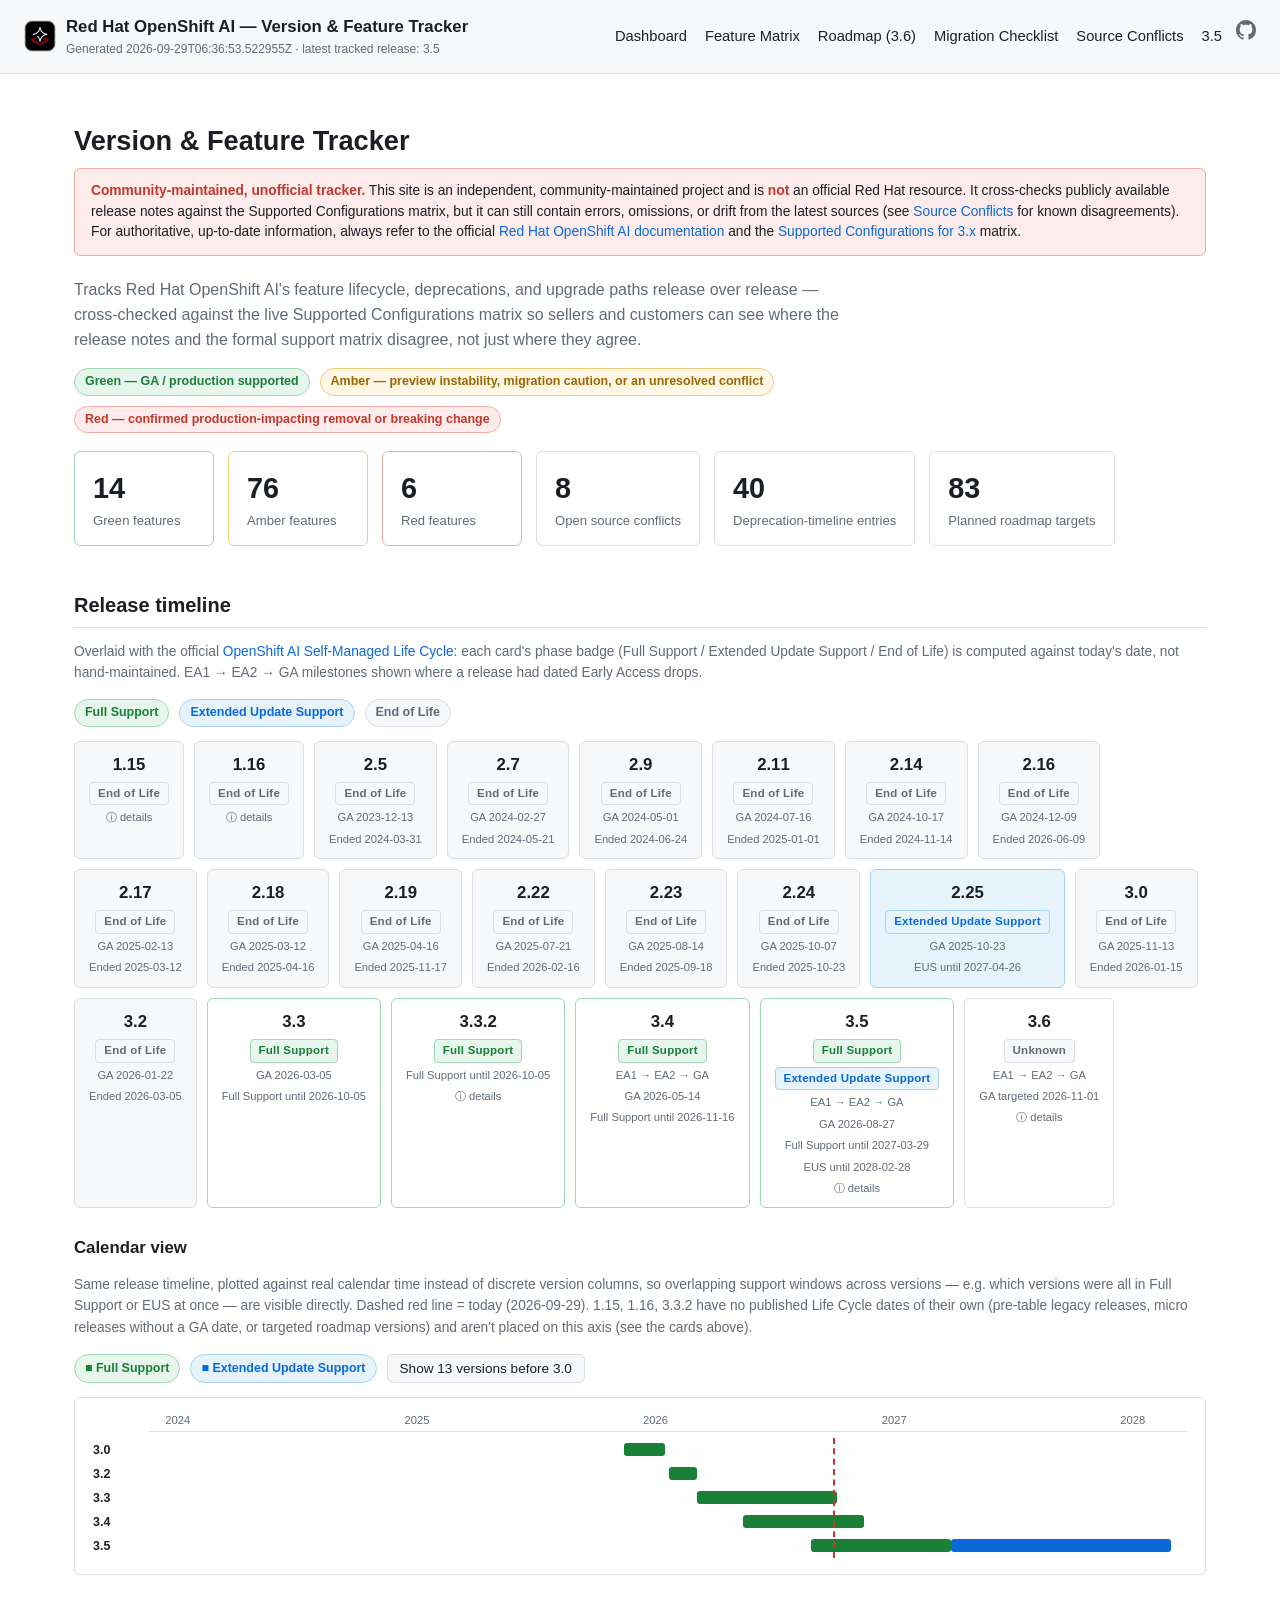
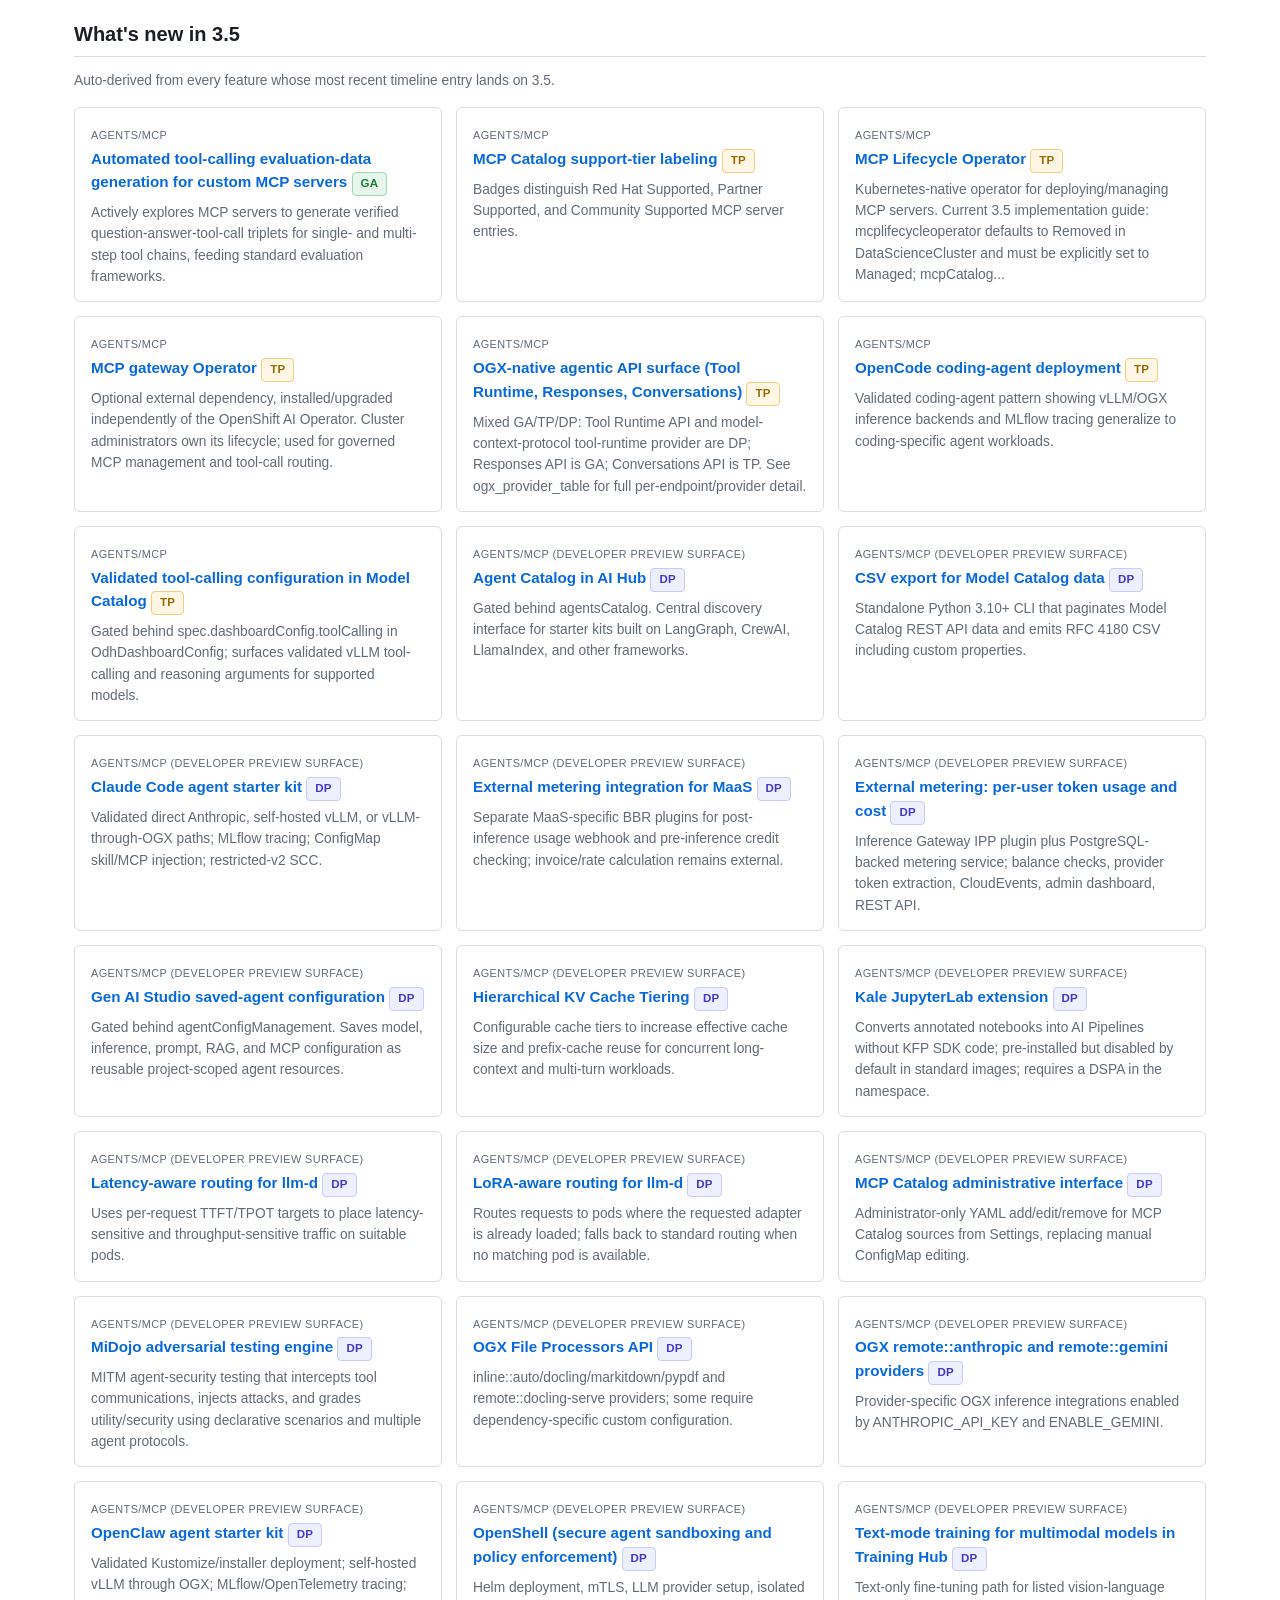
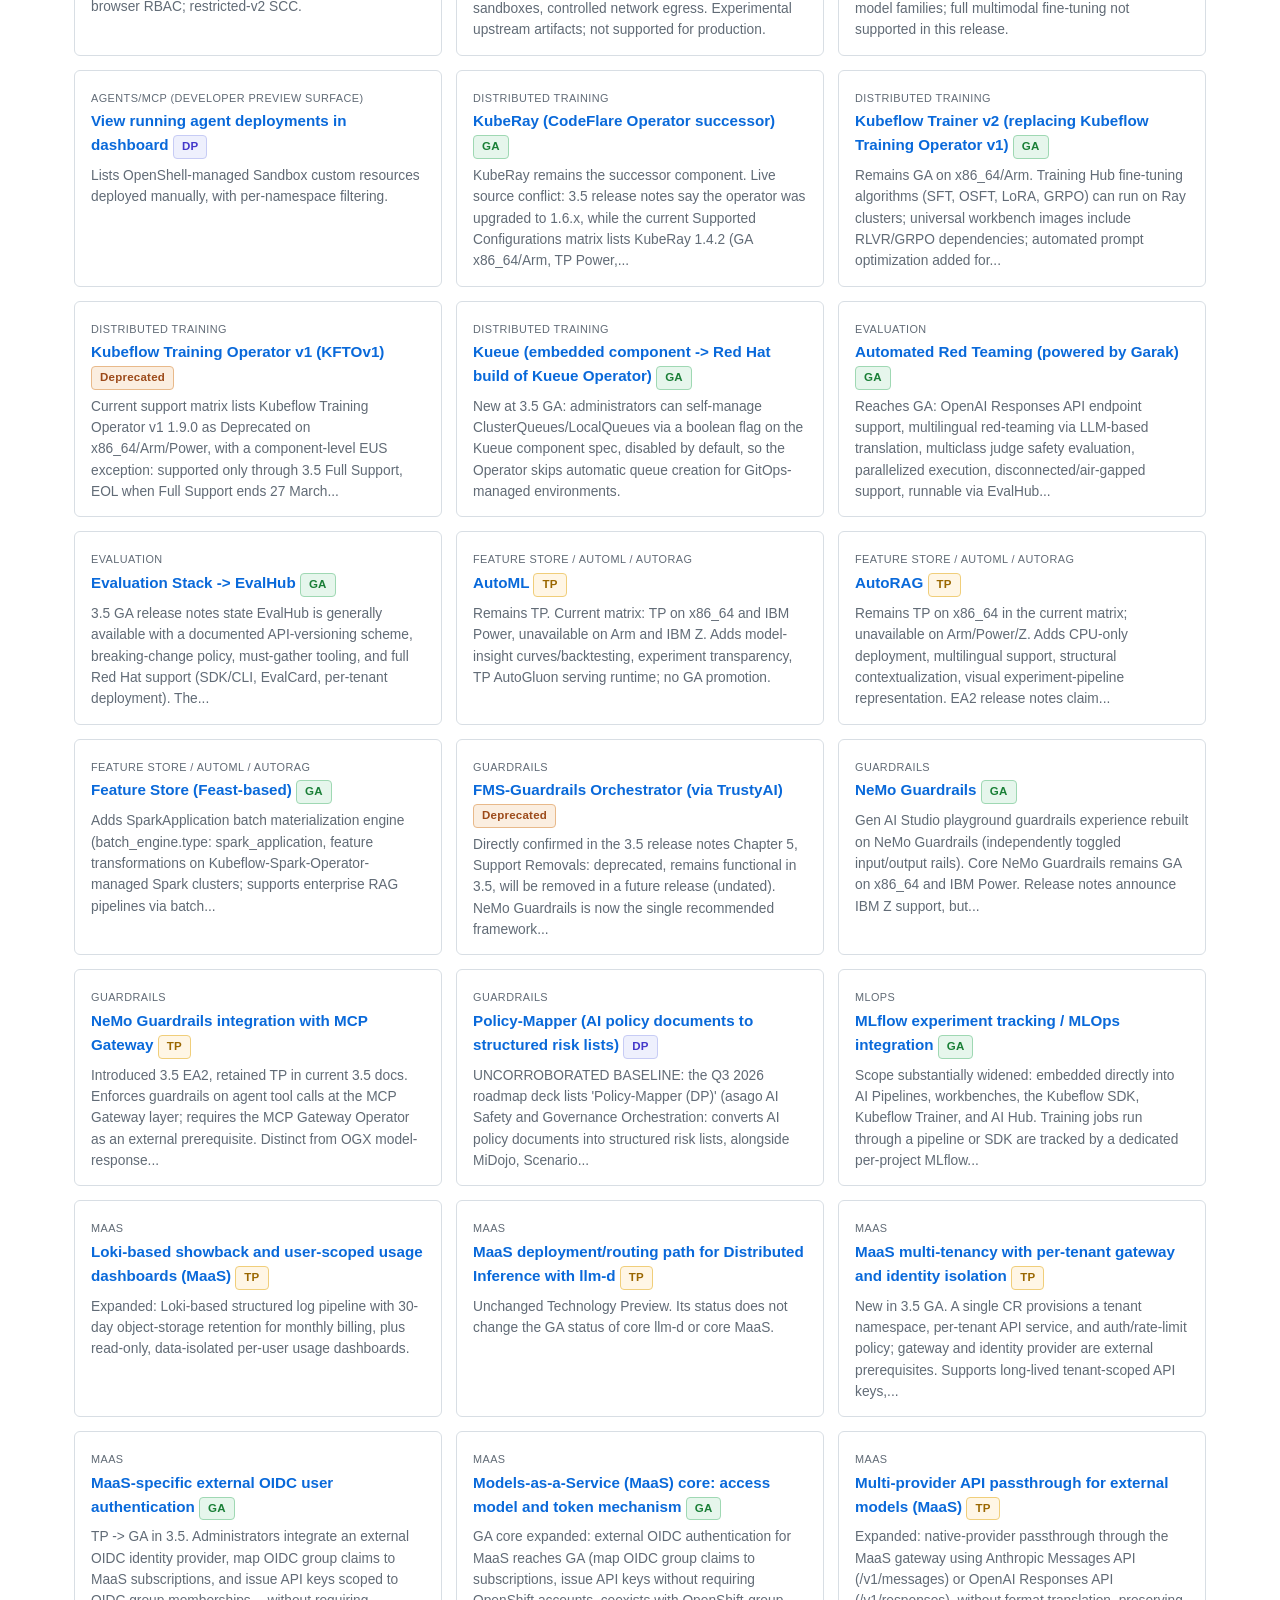
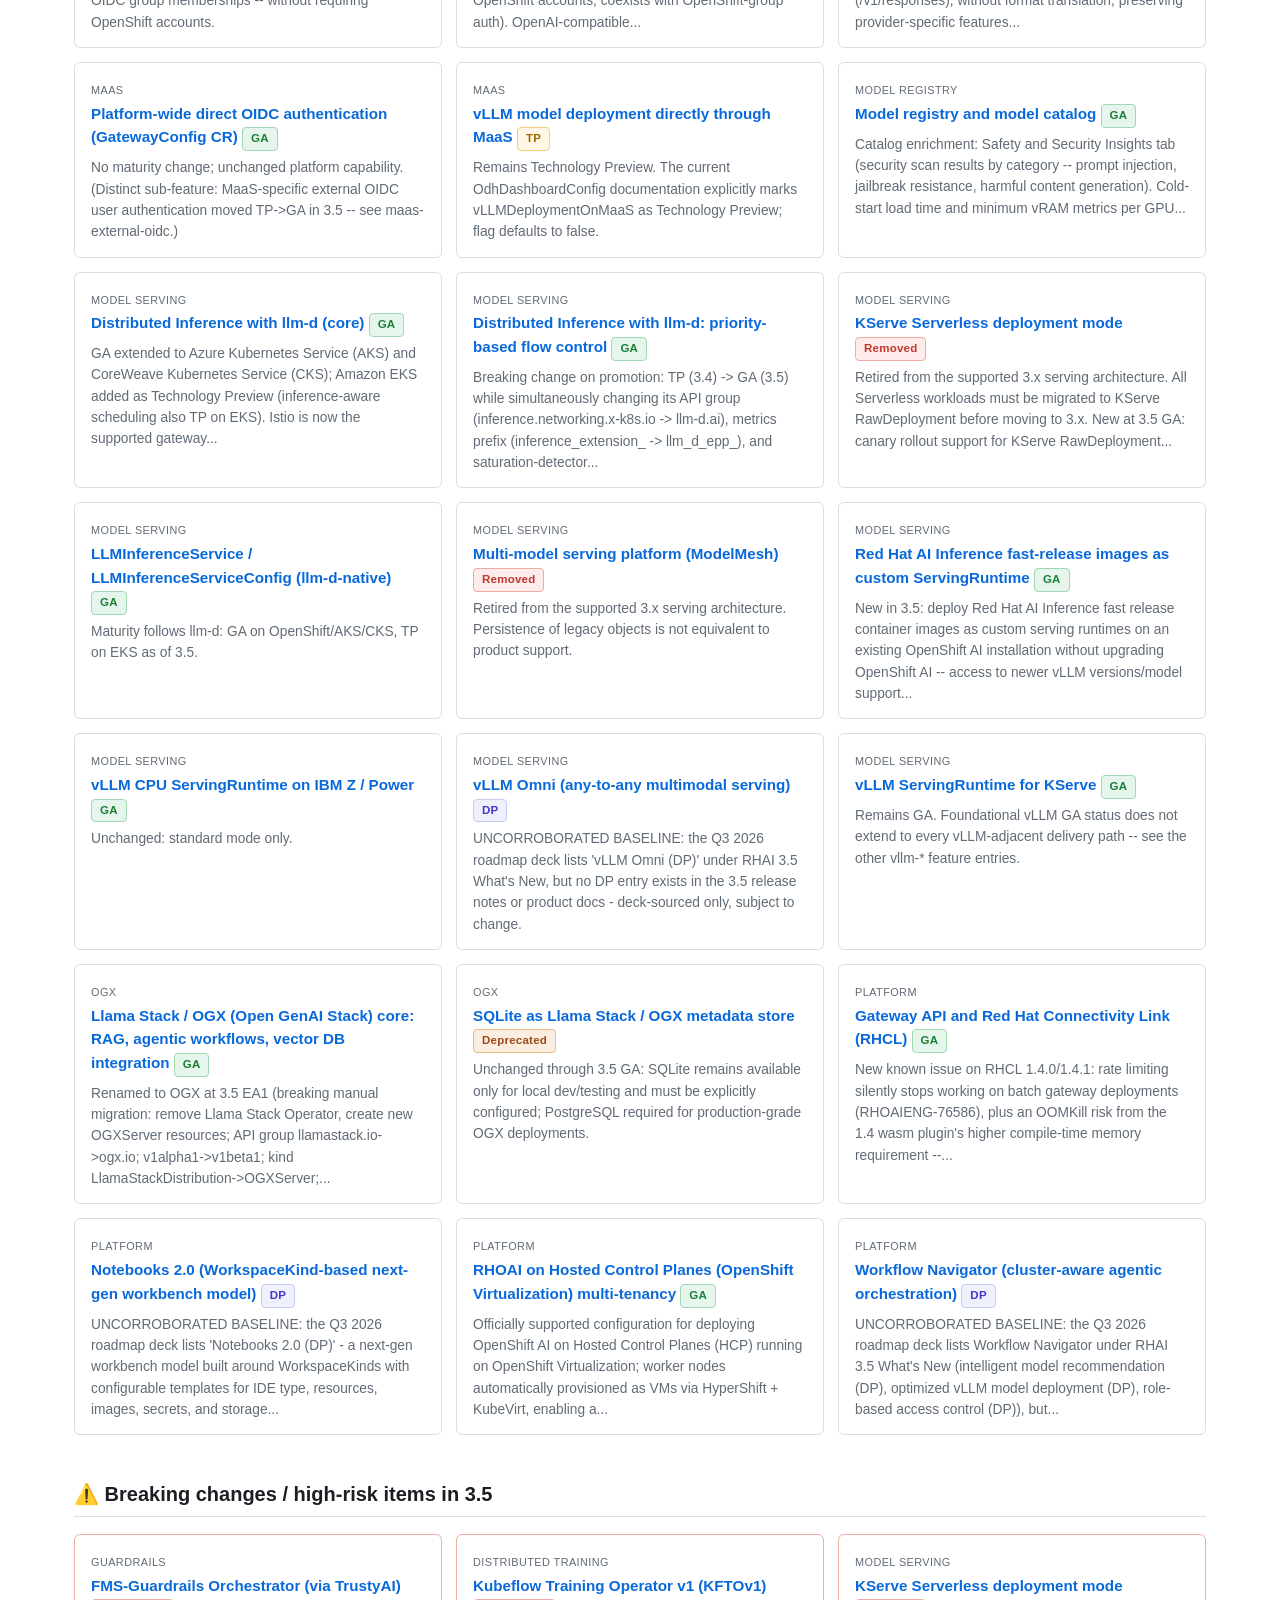
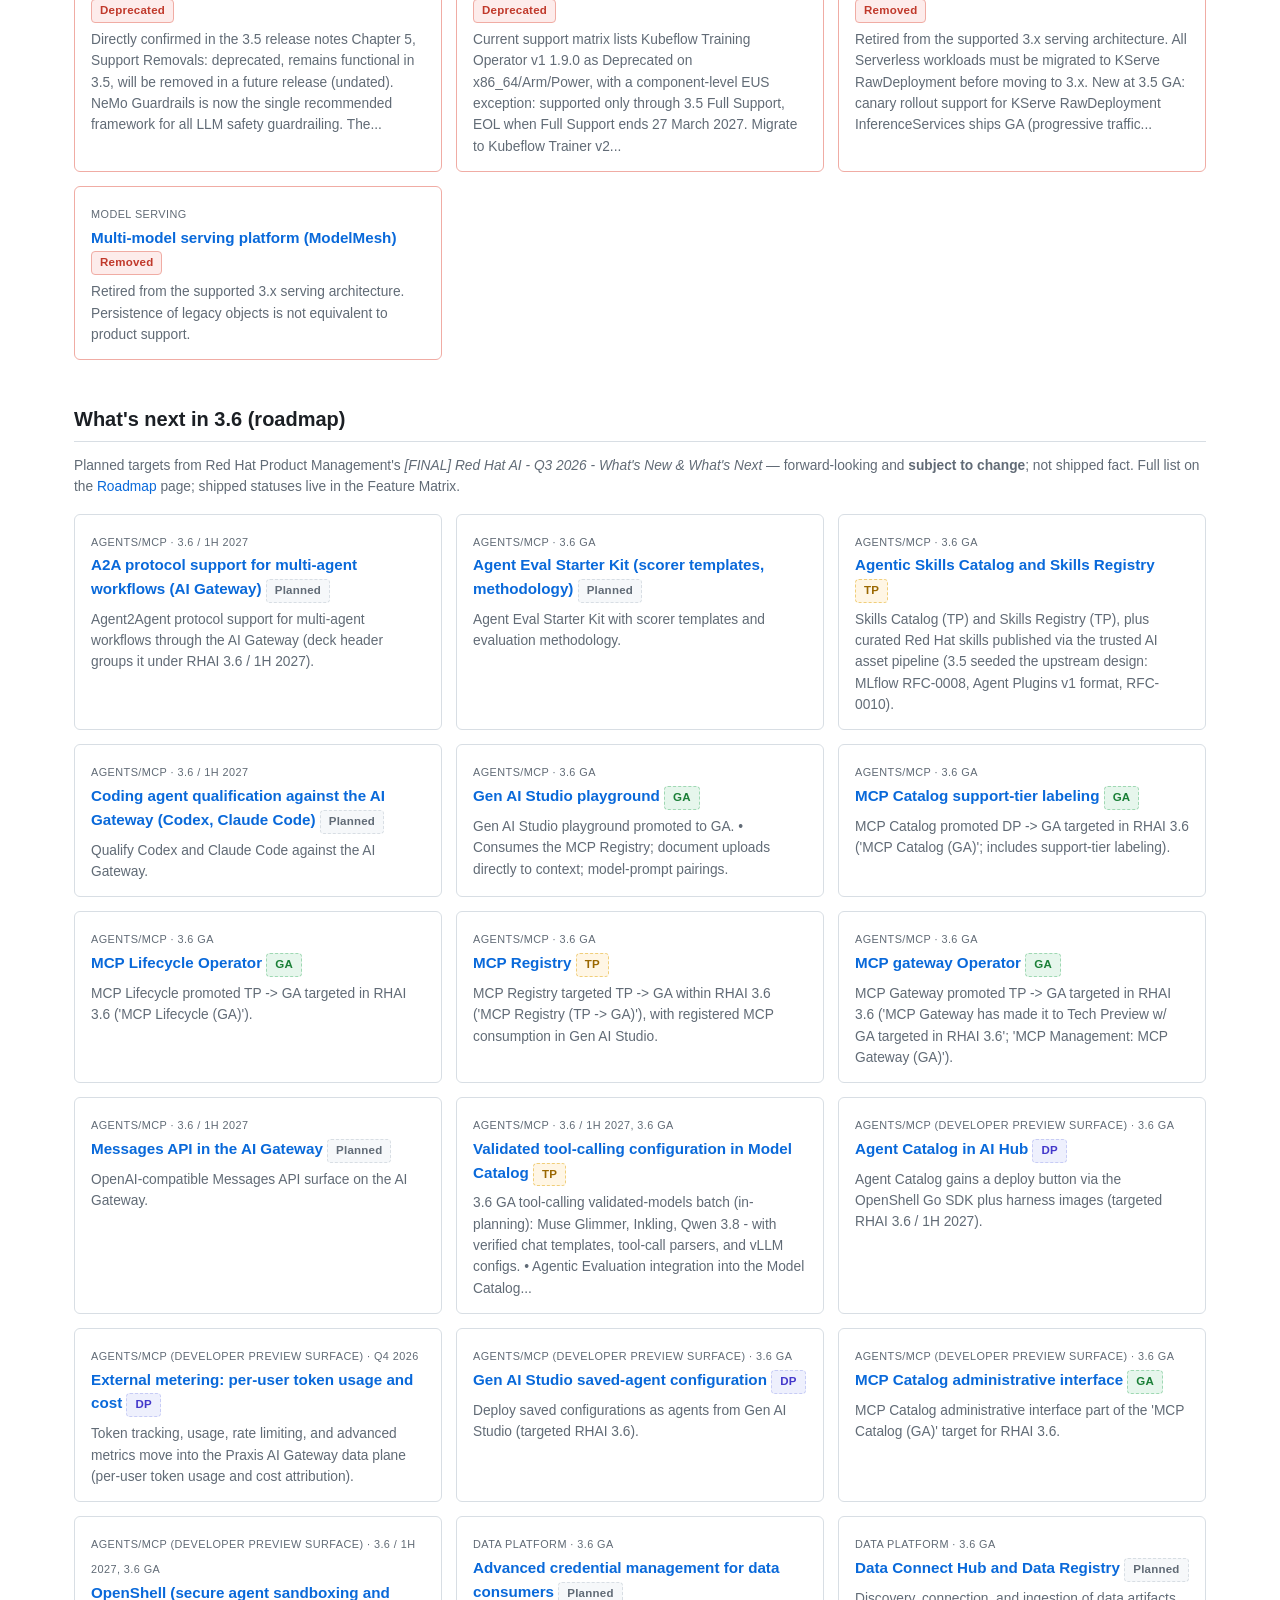
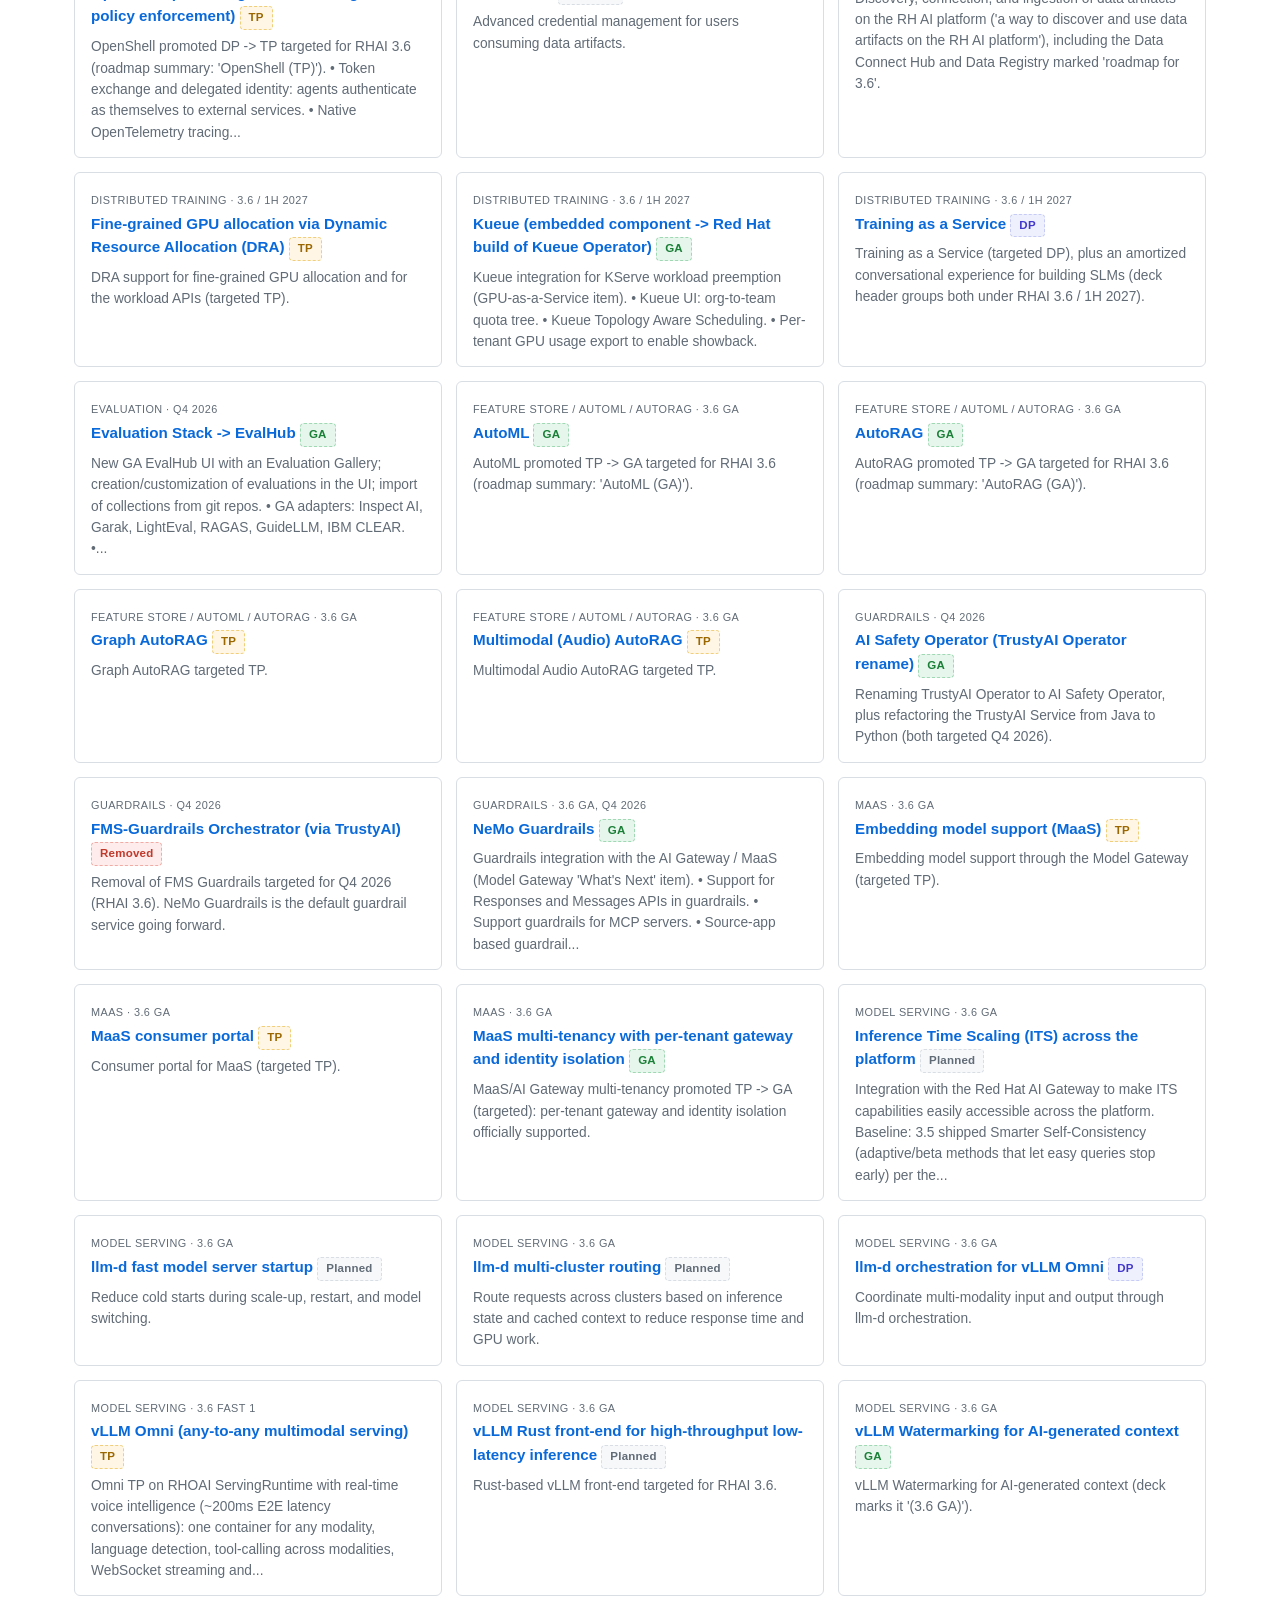
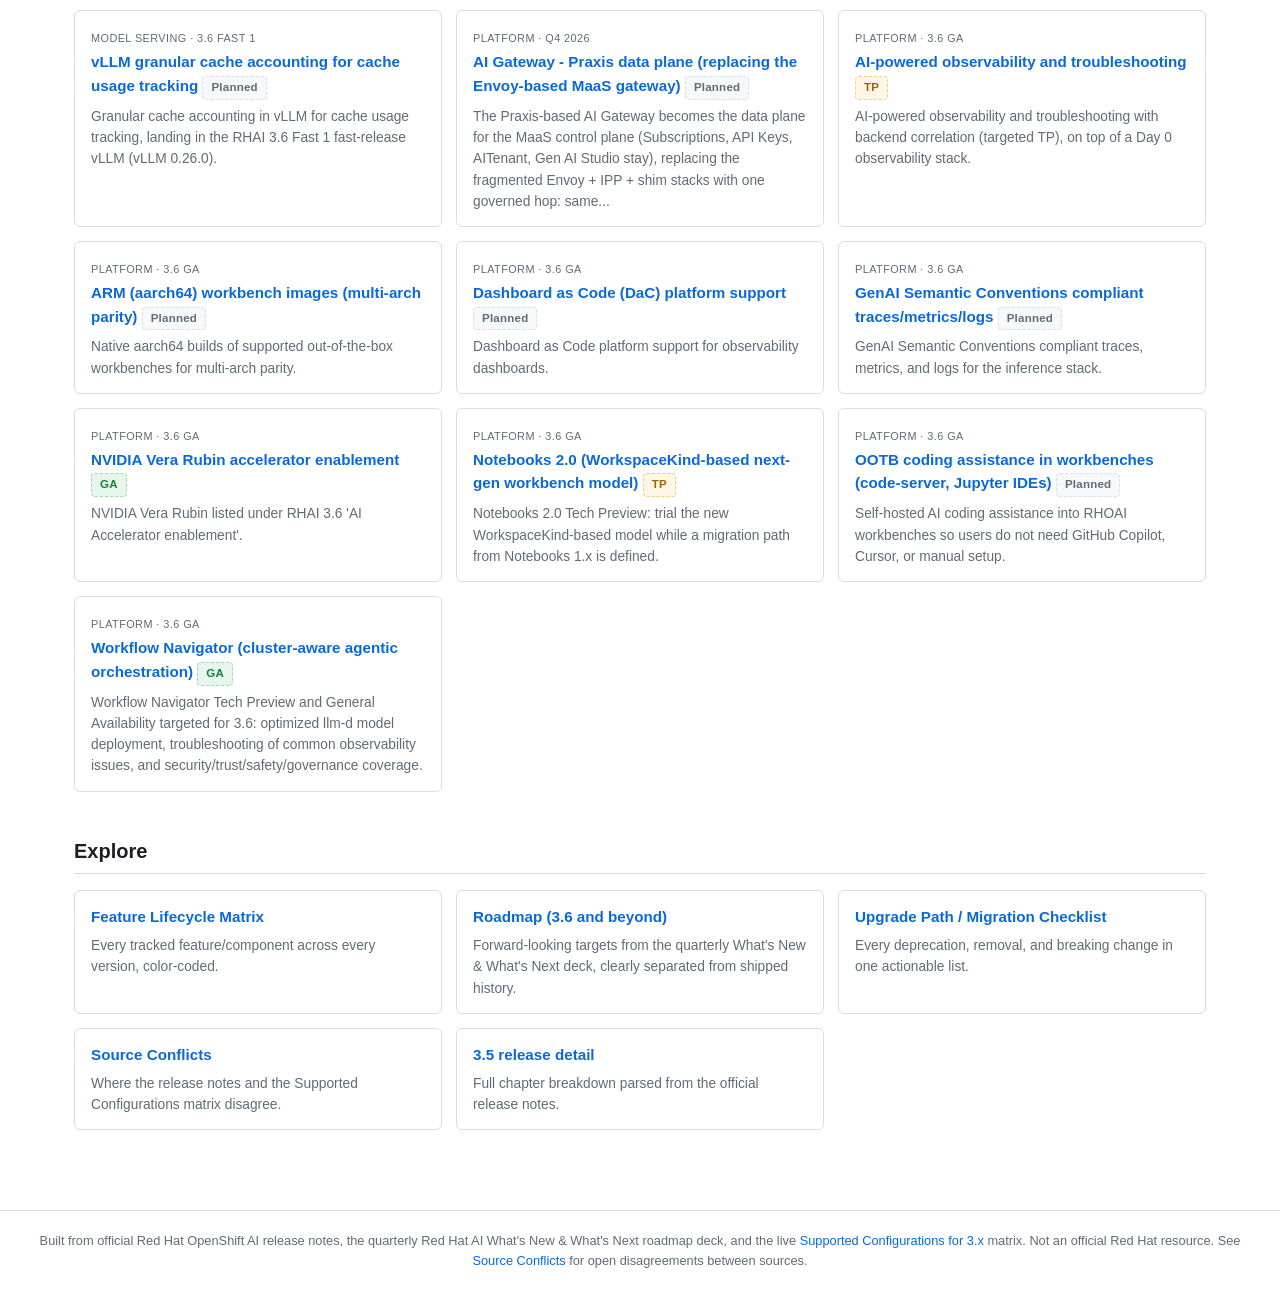
==== commit de1eec8d: "Update version card to include both full support and eus details" ====
--- a/docs/index.html
+++ b/docs/index.html
@@ -178,7 +178,9 @@
   <div class="version-card lifecycle-full-support">
     <div class="v">3.5</div>
     <span class="badge lifecycle-full-support">Full Support</span>
+    <span class="badge lifecycle-eus">Extended Update Support</span>
 <div class="milestones">EA1 &rarr; EA2 &rarr; GA</div><div class="milestones">GA 2026-08-27</div>    <div class="milestones">Full Support until 2027-03-29</div>
+    <div class="milestones">EUS until 2028-02-28</div>
 <div class="milestones" title="Official Life Cycle page lists GA as 2026-08-27; the 3.5 release notes/press materials state 9 September 2026. Both are reproduced -- see source_conflicts.">&#9432; details</div>  </div>
   <div class="version-card neutral">
     <div class="v">3.6</div>
--- a/docs/assets/style.css
+++ b/docs/assets/style.css
@@ -228,6 +228,7 @@
   text-align: center;
 }
 .version-card .v { font-weight: 700; font-size: 1.05rem; }
+.version-card .badge { display: block; width: fit-content; margin: 4px auto 0; }
 .version-card .milestones { font-size: 0.7rem; color: var(--muted); margin-top: 4px; }
 .version-card.lifecycle-full-support { border-color: var(--green-border); }
 .version-card.lifecycle-eus          { border-color: var(--eus-border); background: var(--eus-bg); }
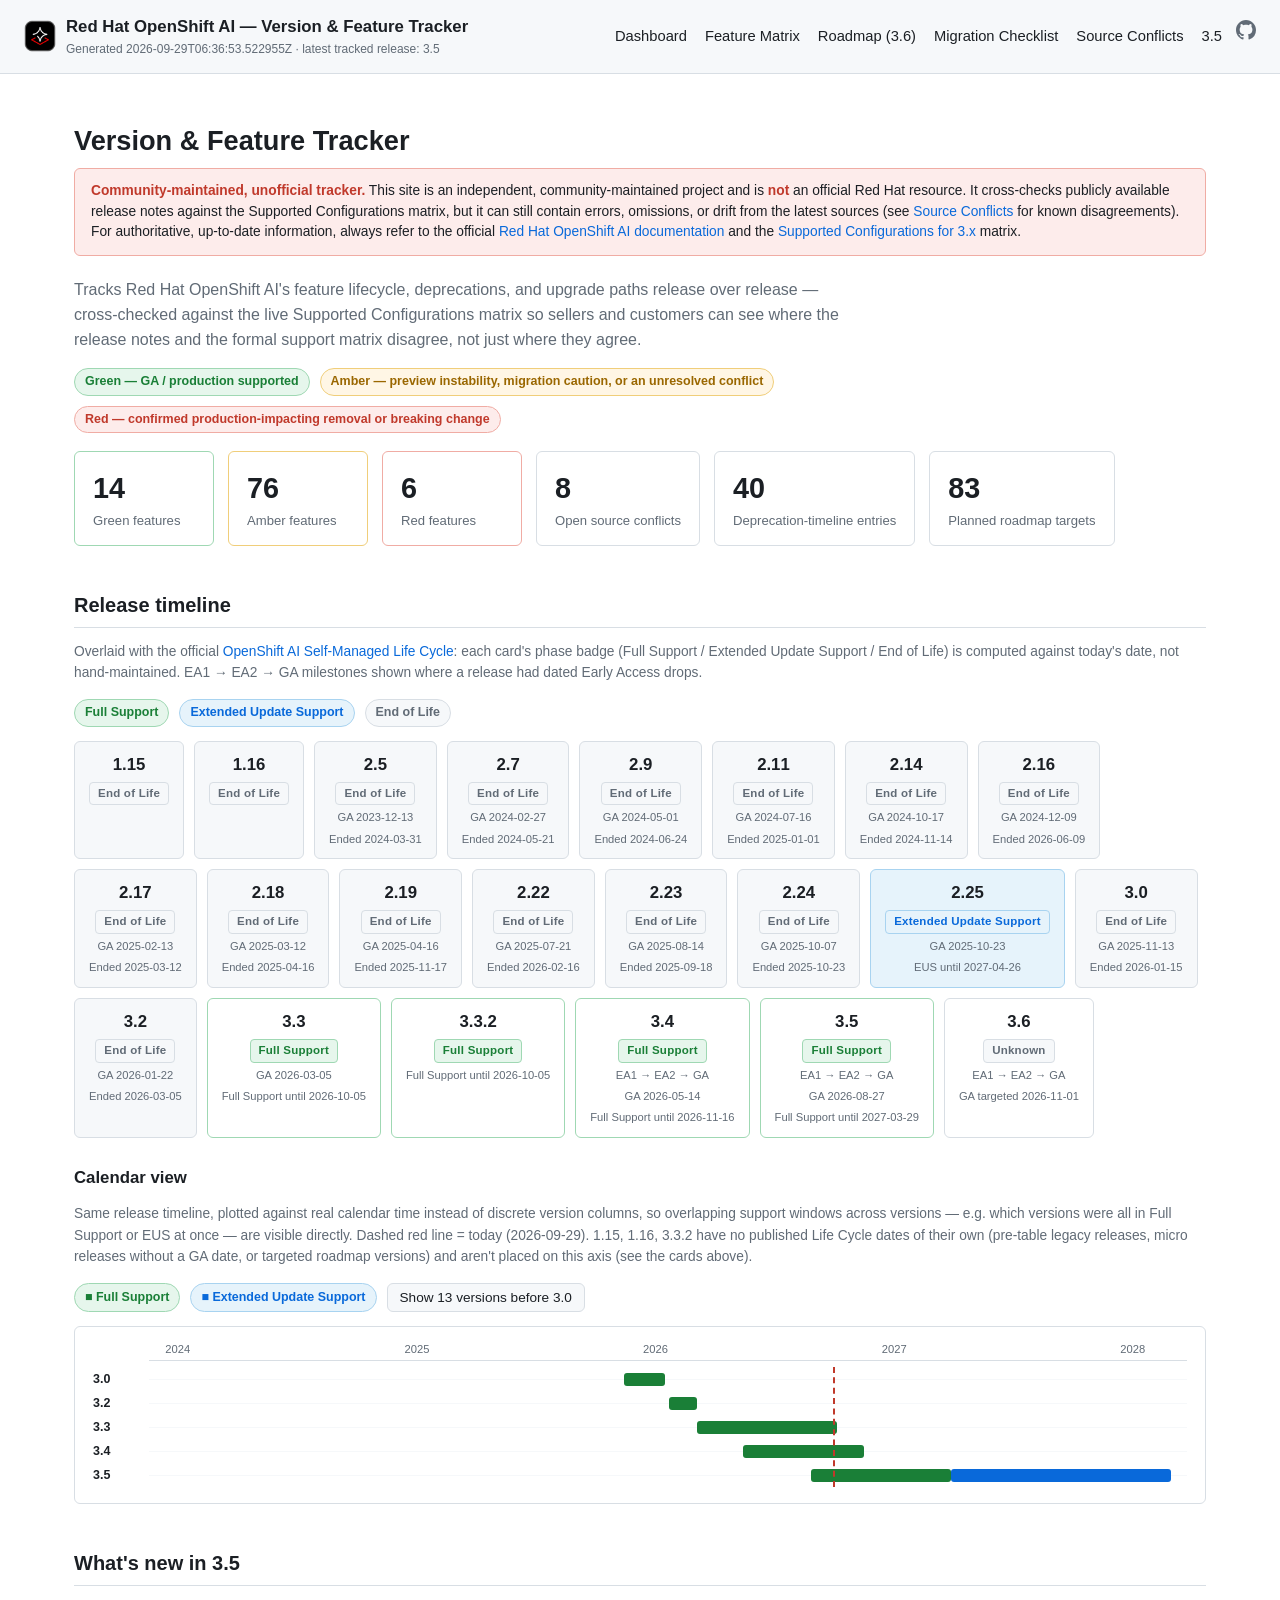
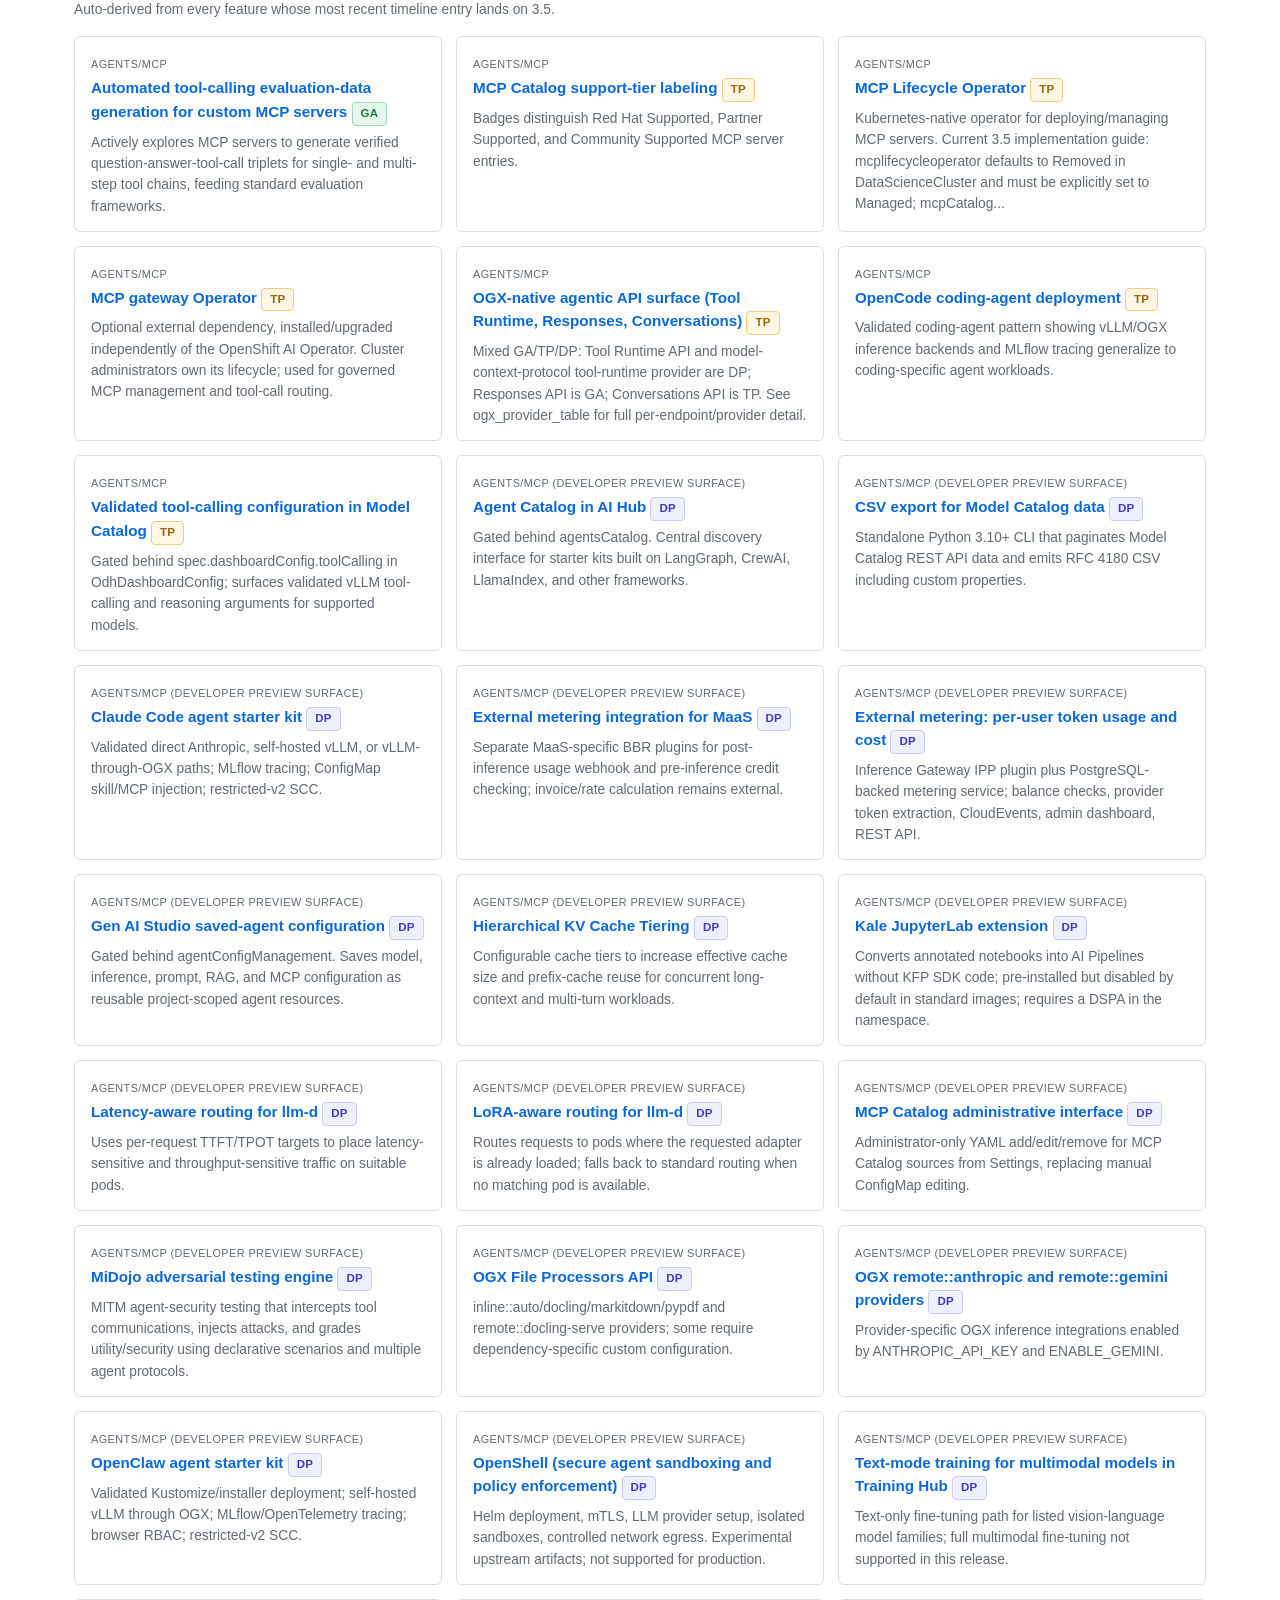
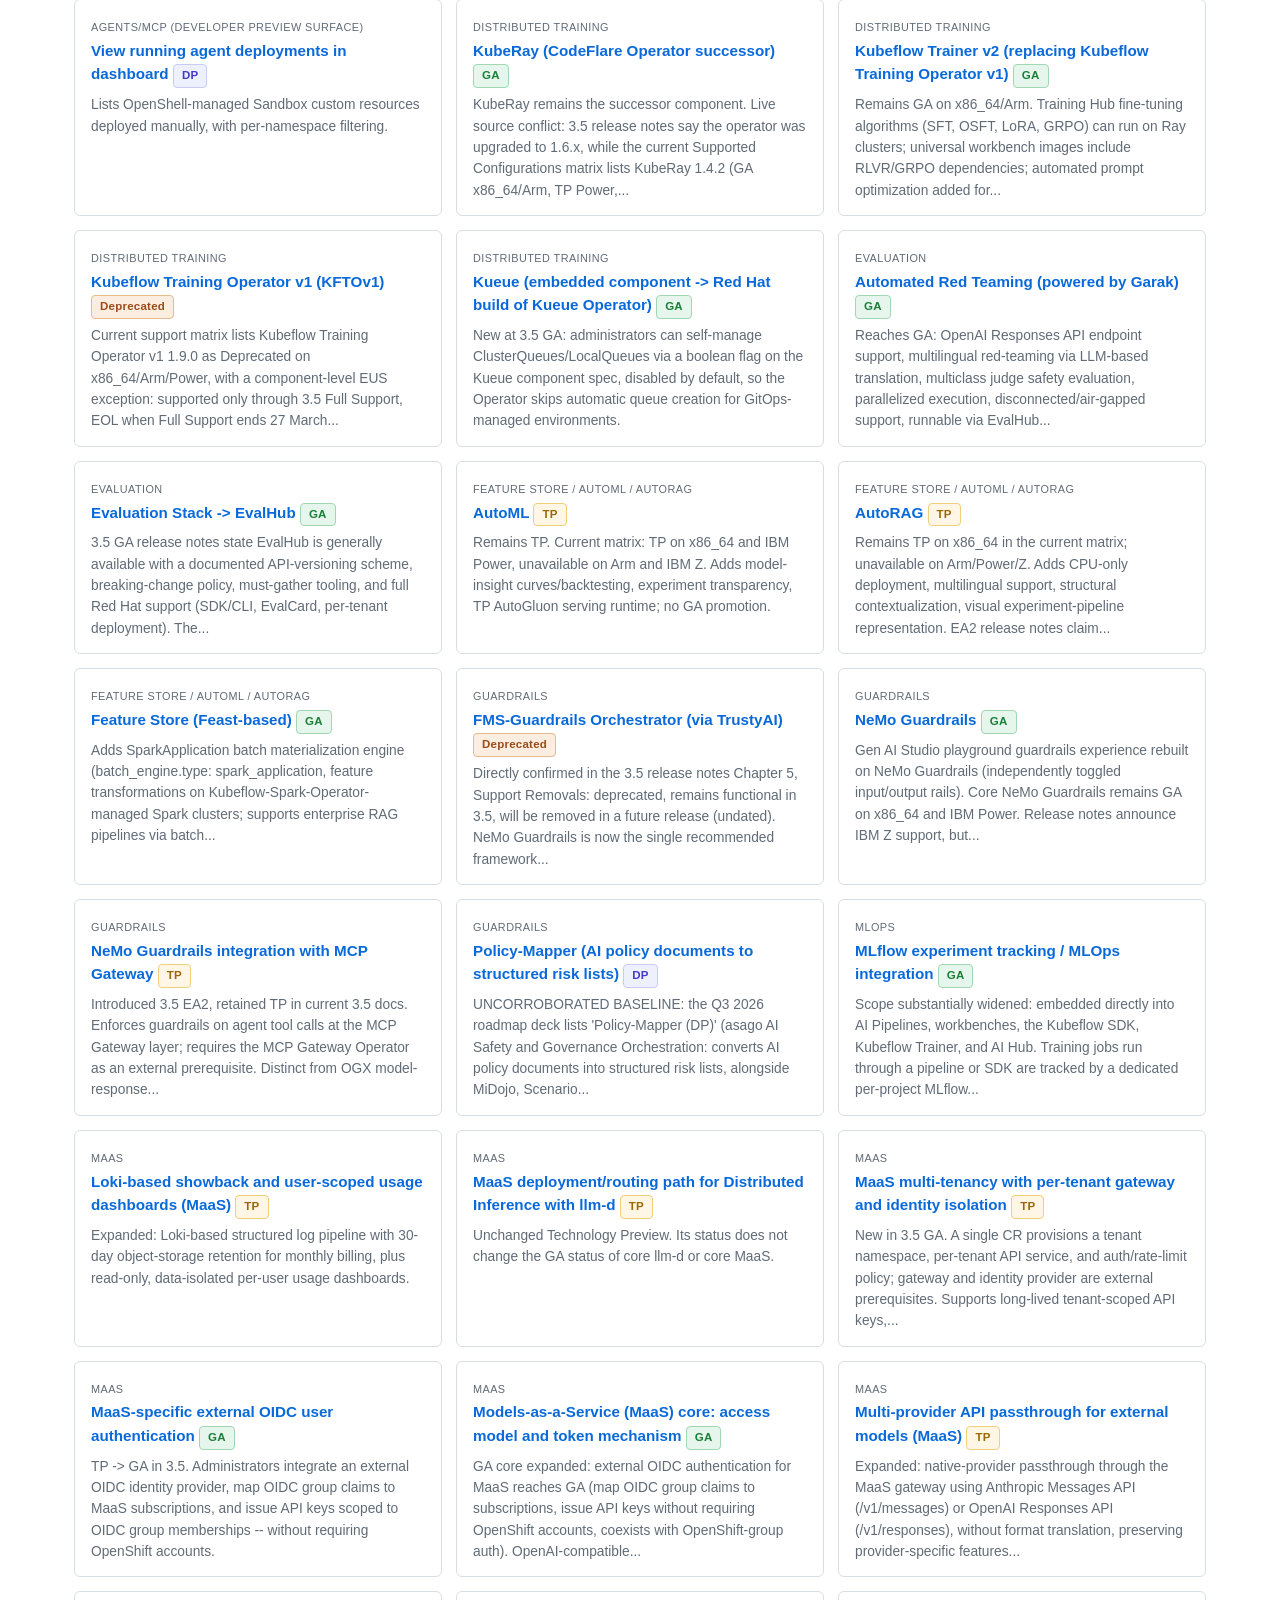
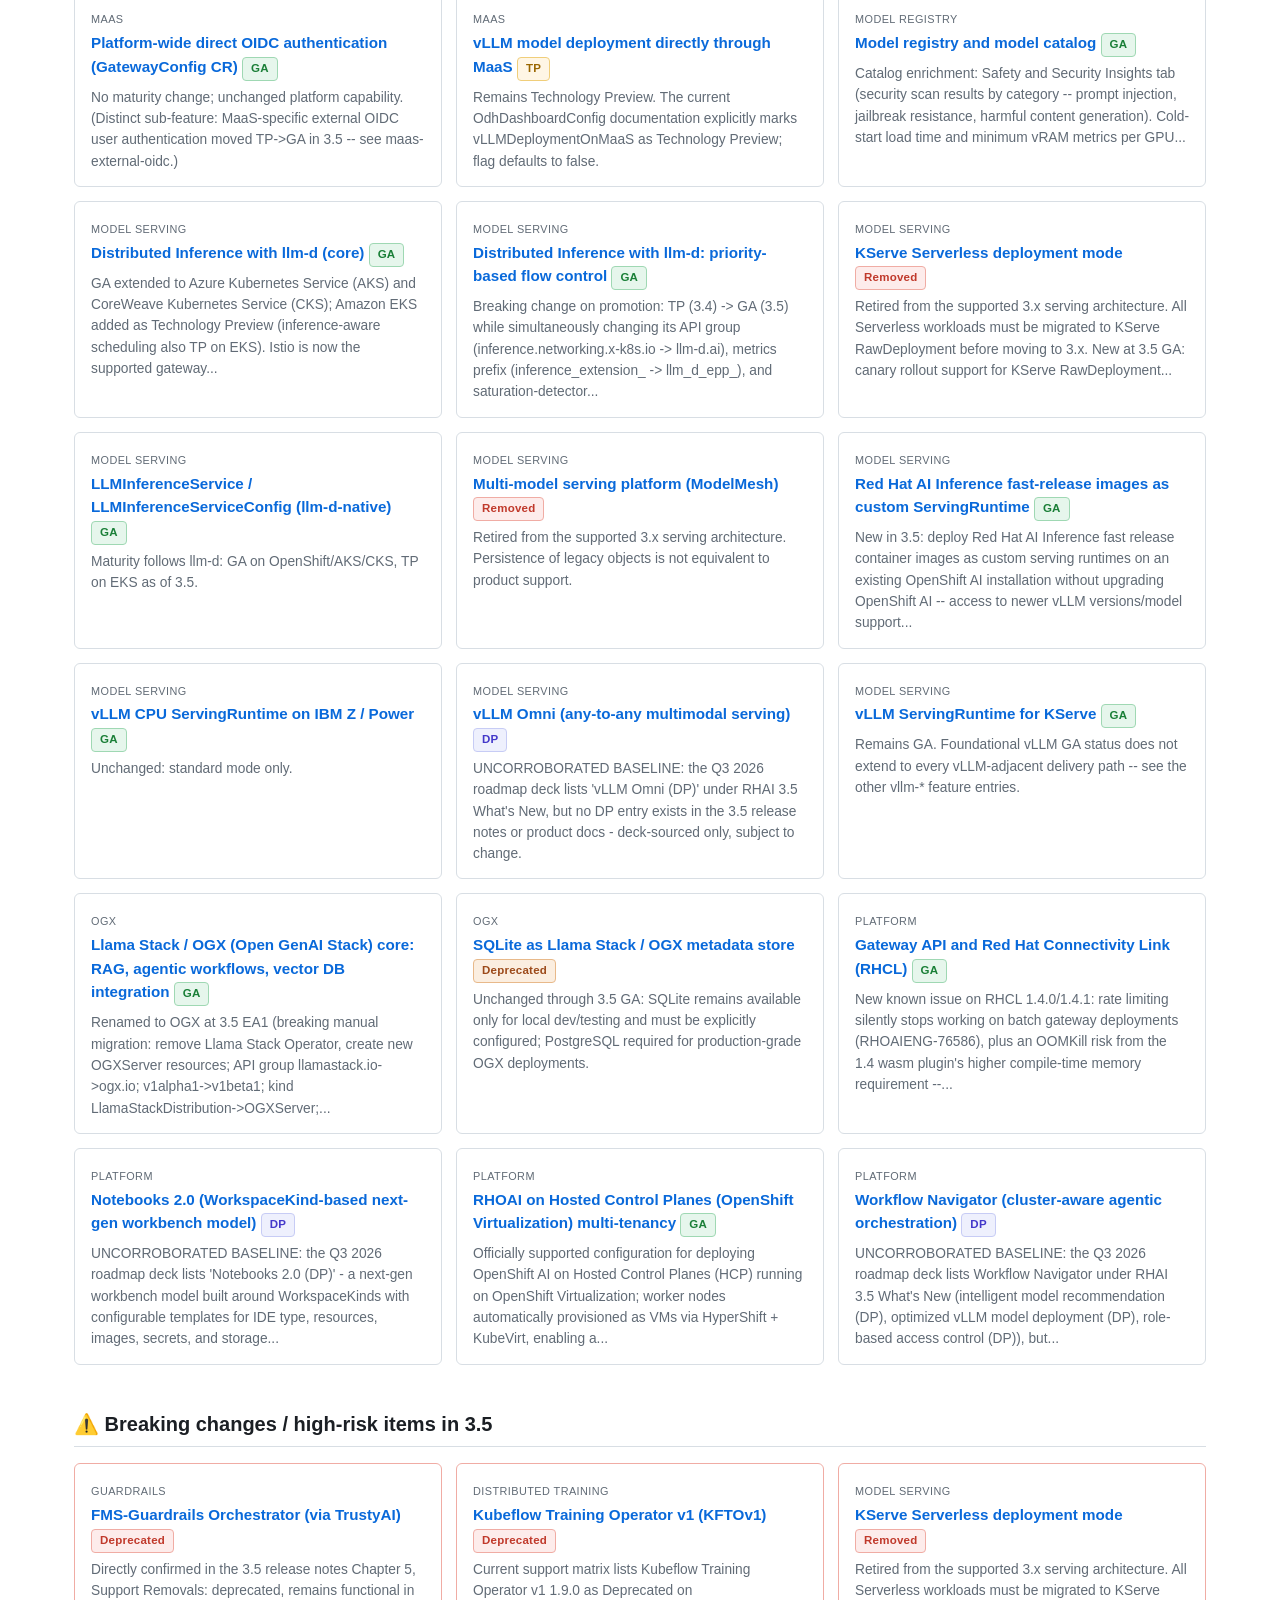
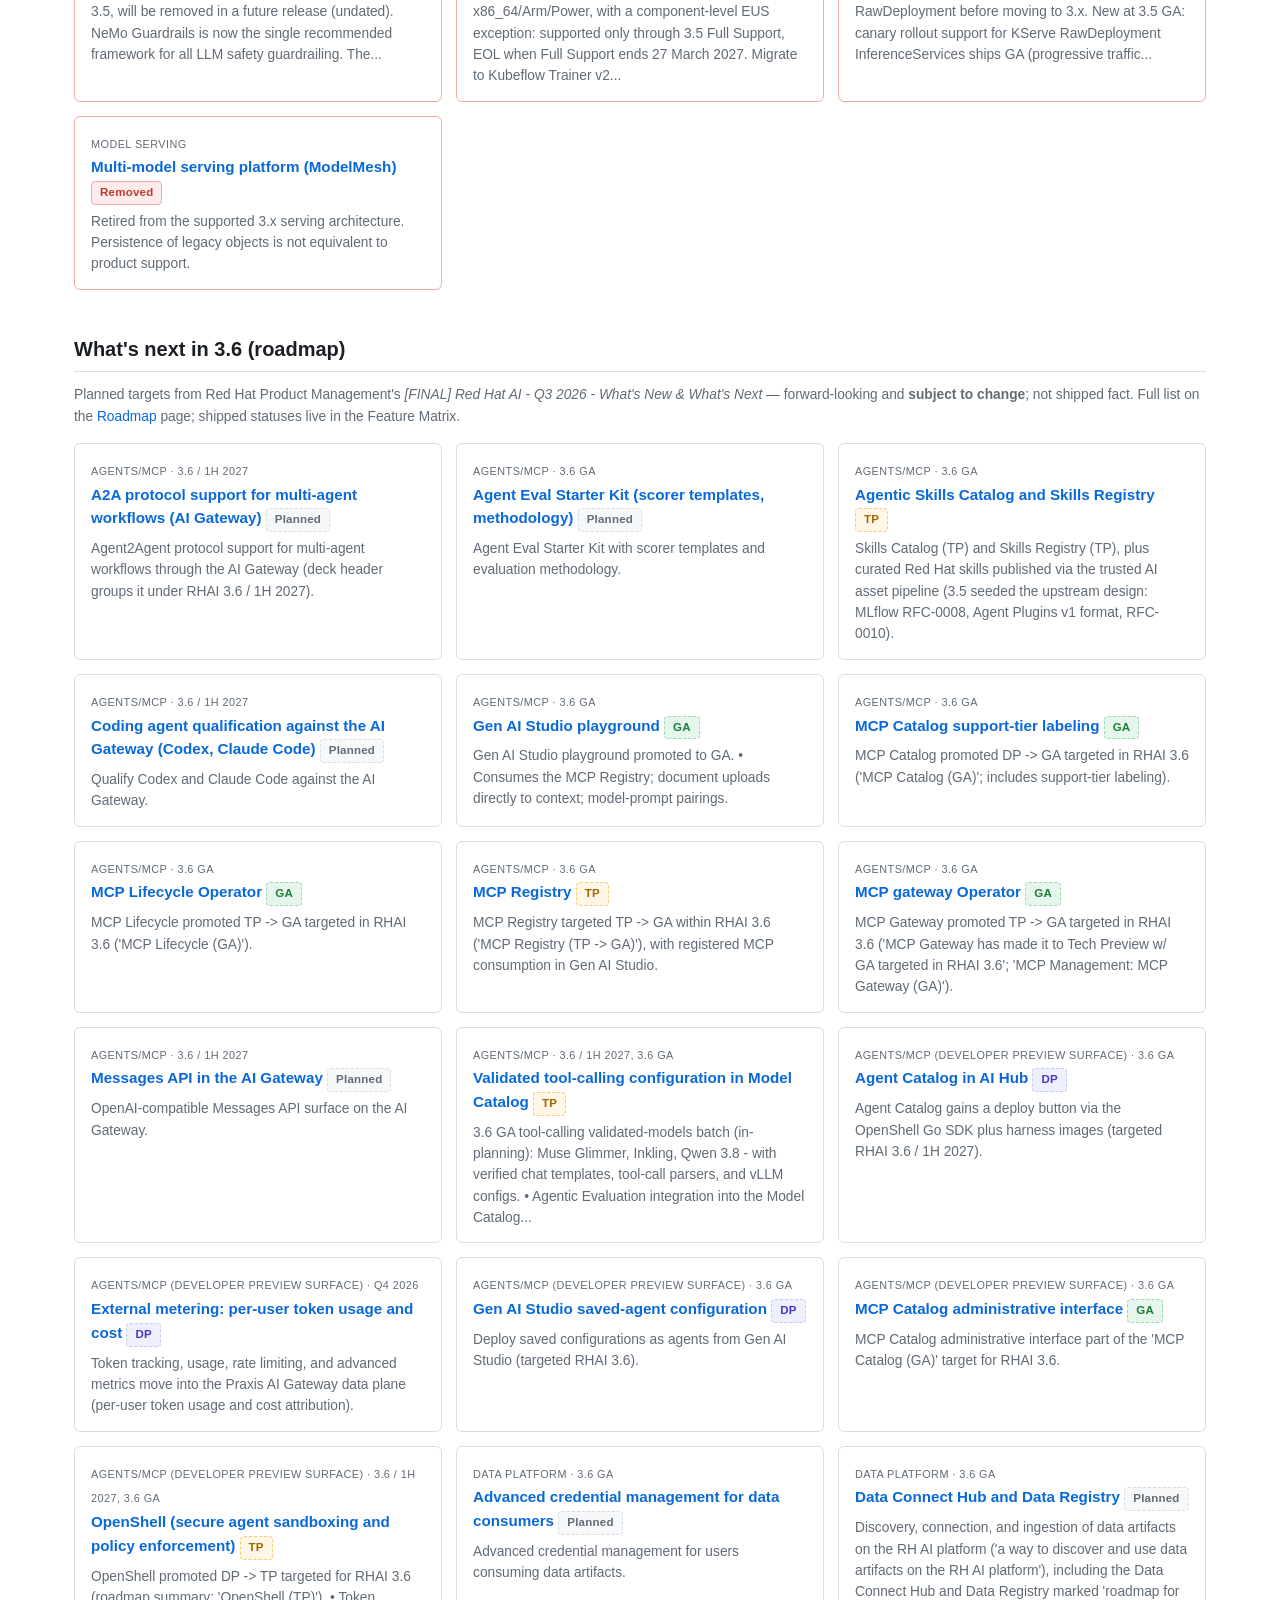
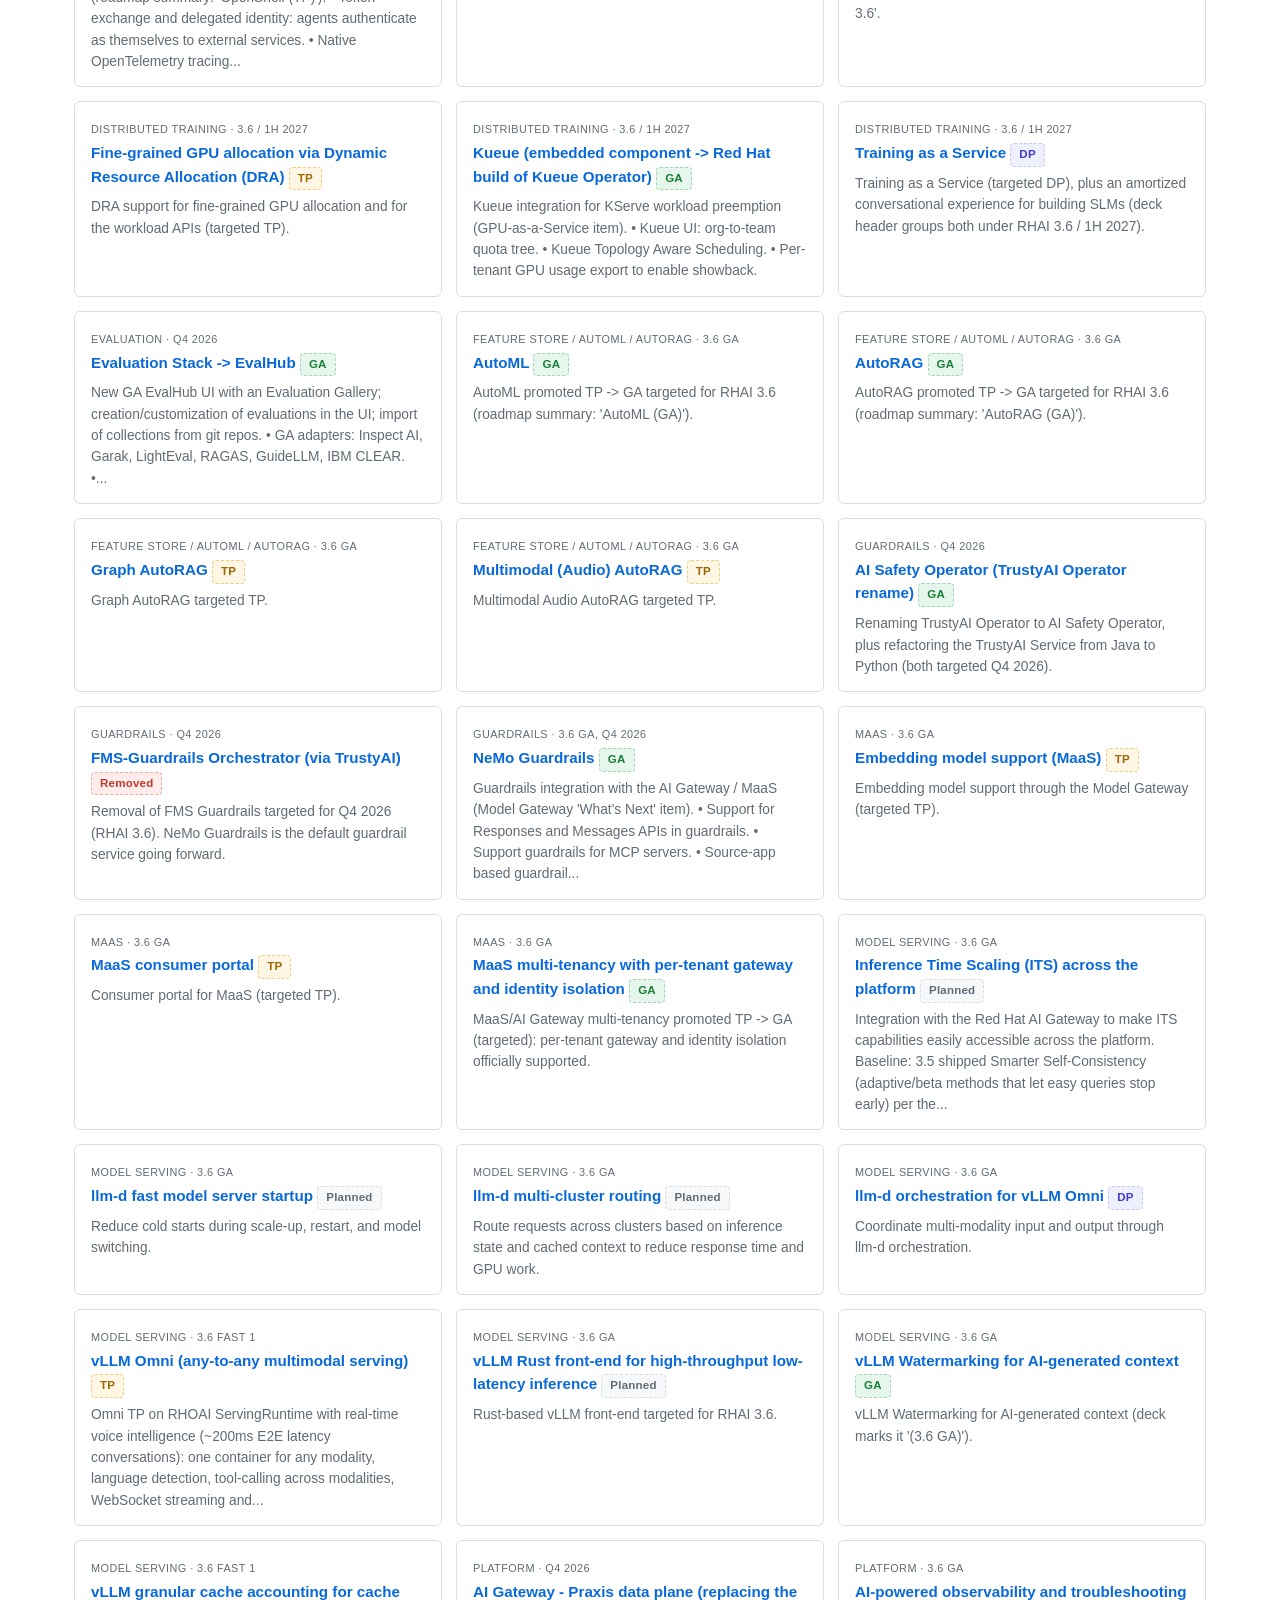
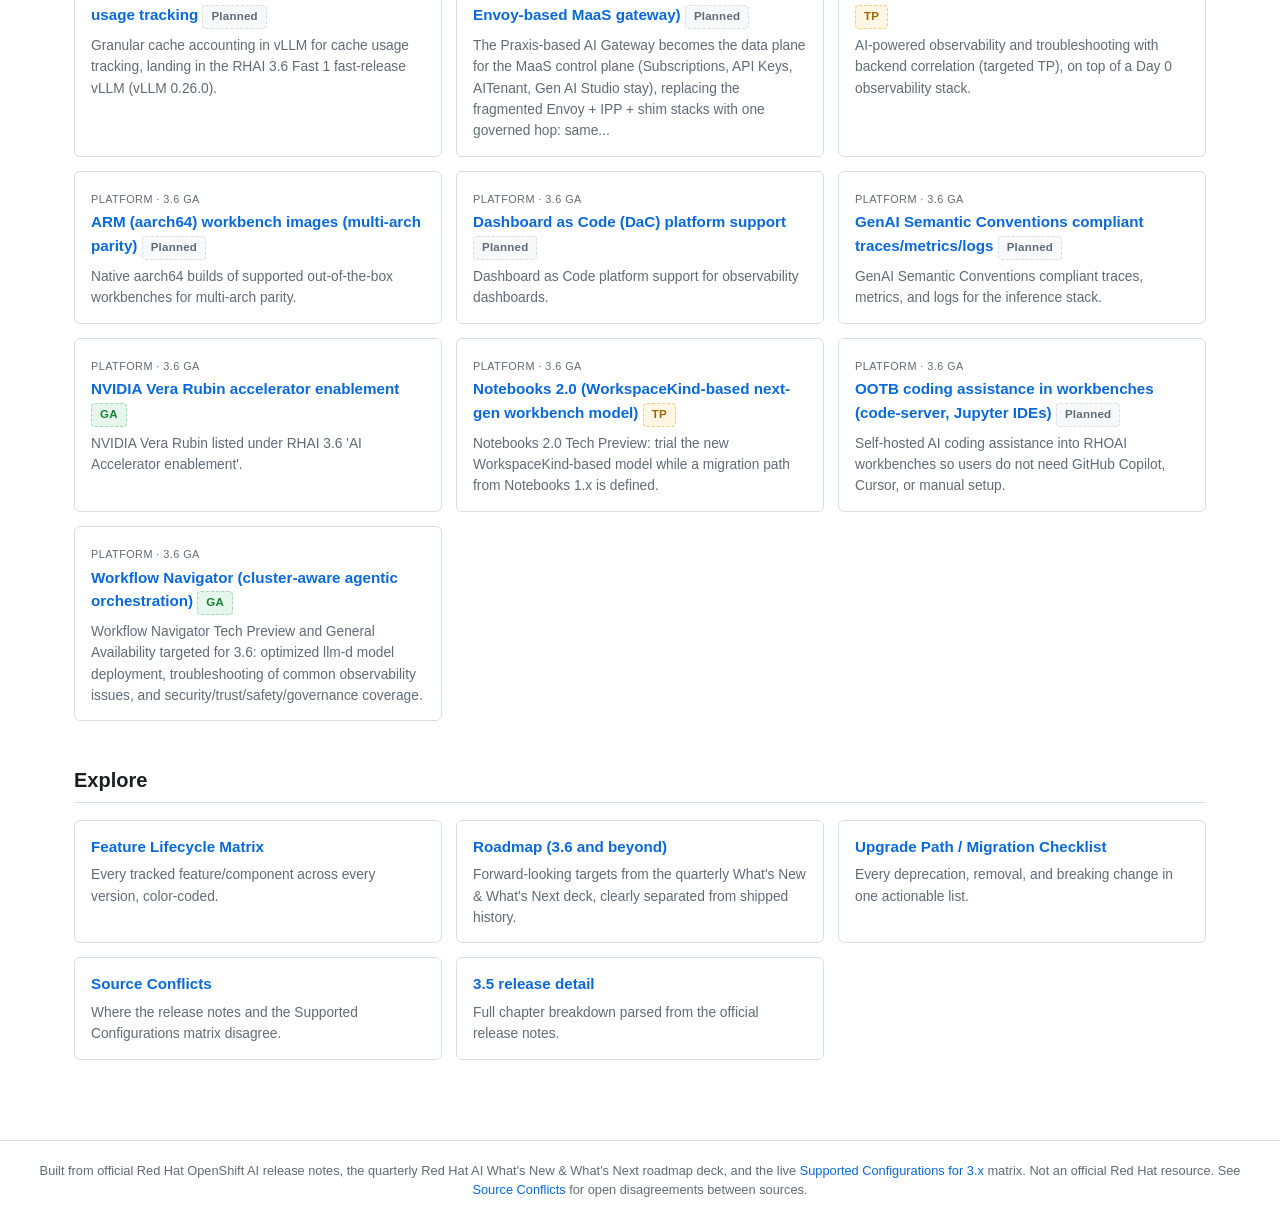
==== commit 2707d305: "Remove details icon" ====
--- a/docs/index.html
+++ b/docs/index.html
@@ -80,11 +80,11 @@
   <div class="version-card lifecycle-eol">
     <div class="v">1.15</div>
     <span class="badge lifecycle-eol">End of Life</span>
-<div class="milestones" title="Pre-dates the RHOAI Life Cycle Dates table (RHODS 1.x era); long since End of Life.">&#9432; details</div>  </div>
+  </div>
   <div class="version-card lifecycle-eol">
     <div class="v">1.16</div>
     <span class="badge lifecycle-eol">End of Life</span>
-<div class="milestones" title="Pre-dates the RHOAI Life Cycle Dates table (RHODS 1.x era); long since End of Life.">&#9432; details</div>  </div>
+  </div>
   <div class="version-card lifecycle-eol">
     <div class="v">2.5</div>
     <span class="badge lifecycle-eol">End of Life</span>
@@ -169,7 +169,7 @@
     <div class="v">3.3.2</div>
     <span class="badge lifecycle-full-support">Full Support</span>
     <div class="milestones">Full Support until 2026-10-05</div>
-<div class="milestones" title="Micro release within the 3.3 minor&#39;s Life Cycle window (first 3.x release supporting migration from 2.x).">&#9432; details</div>  </div>
+  </div>
   <div class="version-card lifecycle-full-support">
     <div class="v">3.4</div>
     <span class="badge lifecycle-full-support">Full Support</span>
@@ -178,14 +178,12 @@
   <div class="version-card lifecycle-full-support">
     <div class="v">3.5</div>
     <span class="badge lifecycle-full-support">Full Support</span>
-    <span class="badge lifecycle-eus">Extended Update Support</span>
 <div class="milestones">EA1 &rarr; EA2 &rarr; GA</div><div class="milestones">GA 2026-08-27</div>    <div class="milestones">Full Support until 2027-03-29</div>
-    <div class="milestones">EUS until 2028-02-28</div>
-<div class="milestones" title="Official Life Cycle page lists GA as 2026-08-27; the 3.5 release notes/press materials state 9 September 2026. Both are reproduced -- see source_conflicts.">&#9432; details</div>  </div>
+  </div>
   <div class="version-card neutral">
     <div class="v">3.6</div>
     <span class="badge neutral">Unknown</span>
-<div class="milestones">EA1 &rarr; EA2 &rarr; GA</div><div class="milestones">GA targeted 2026-11-01</div><div class="milestones" title="GA targeted for November 2026 per the Q3 2026 What&#39;s New &amp; What&#39;s Next roadmap deck (subject to change; exact date not announced and lifecycle dates not yet published). Targeted version: excluded from the real-time lifecycle calendar and from the &#39;latest tracked release&#39; logic.">&#9432; details</div>  </div>
+<div class="milestones">EA1 &rarr; EA2 &rarr; GA</div><div class="milestones">GA targeted 2026-11-01</div>  </div>
 </div>
 
 <h3>Calendar view</h3>
